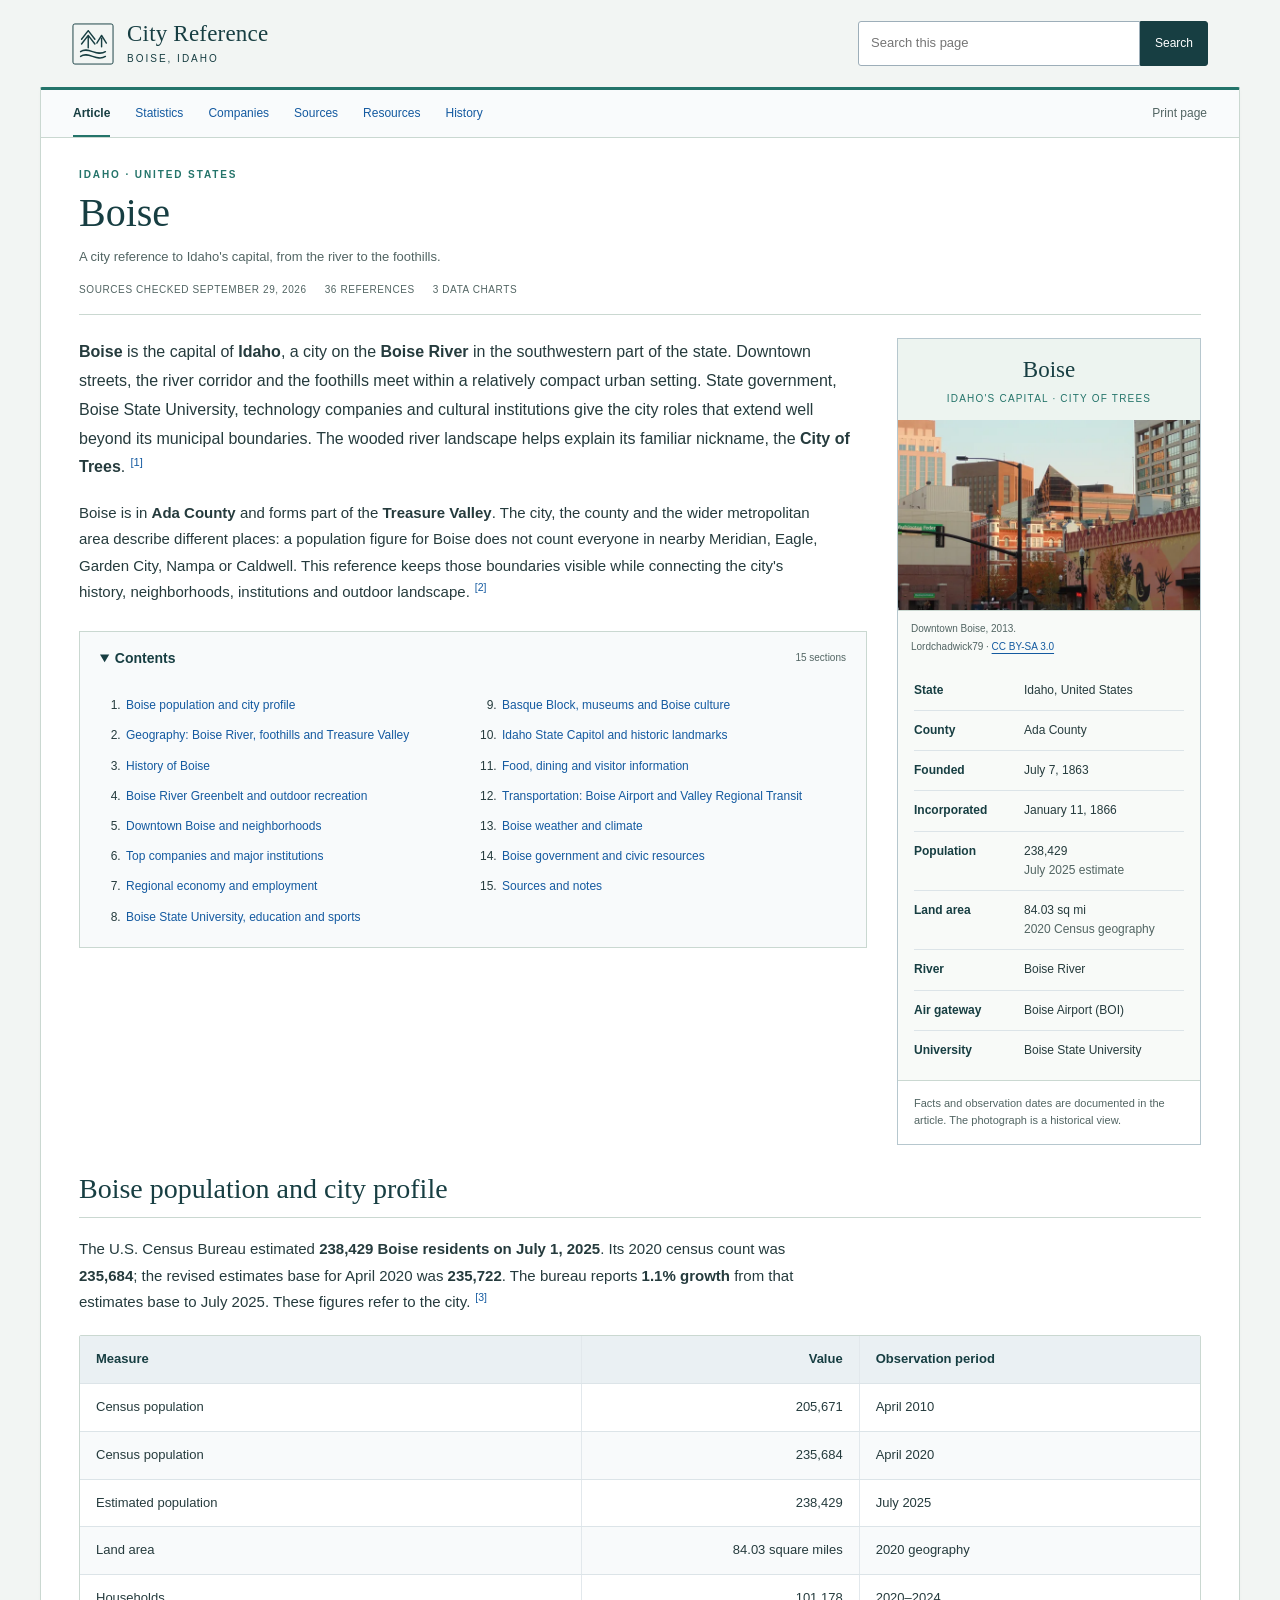
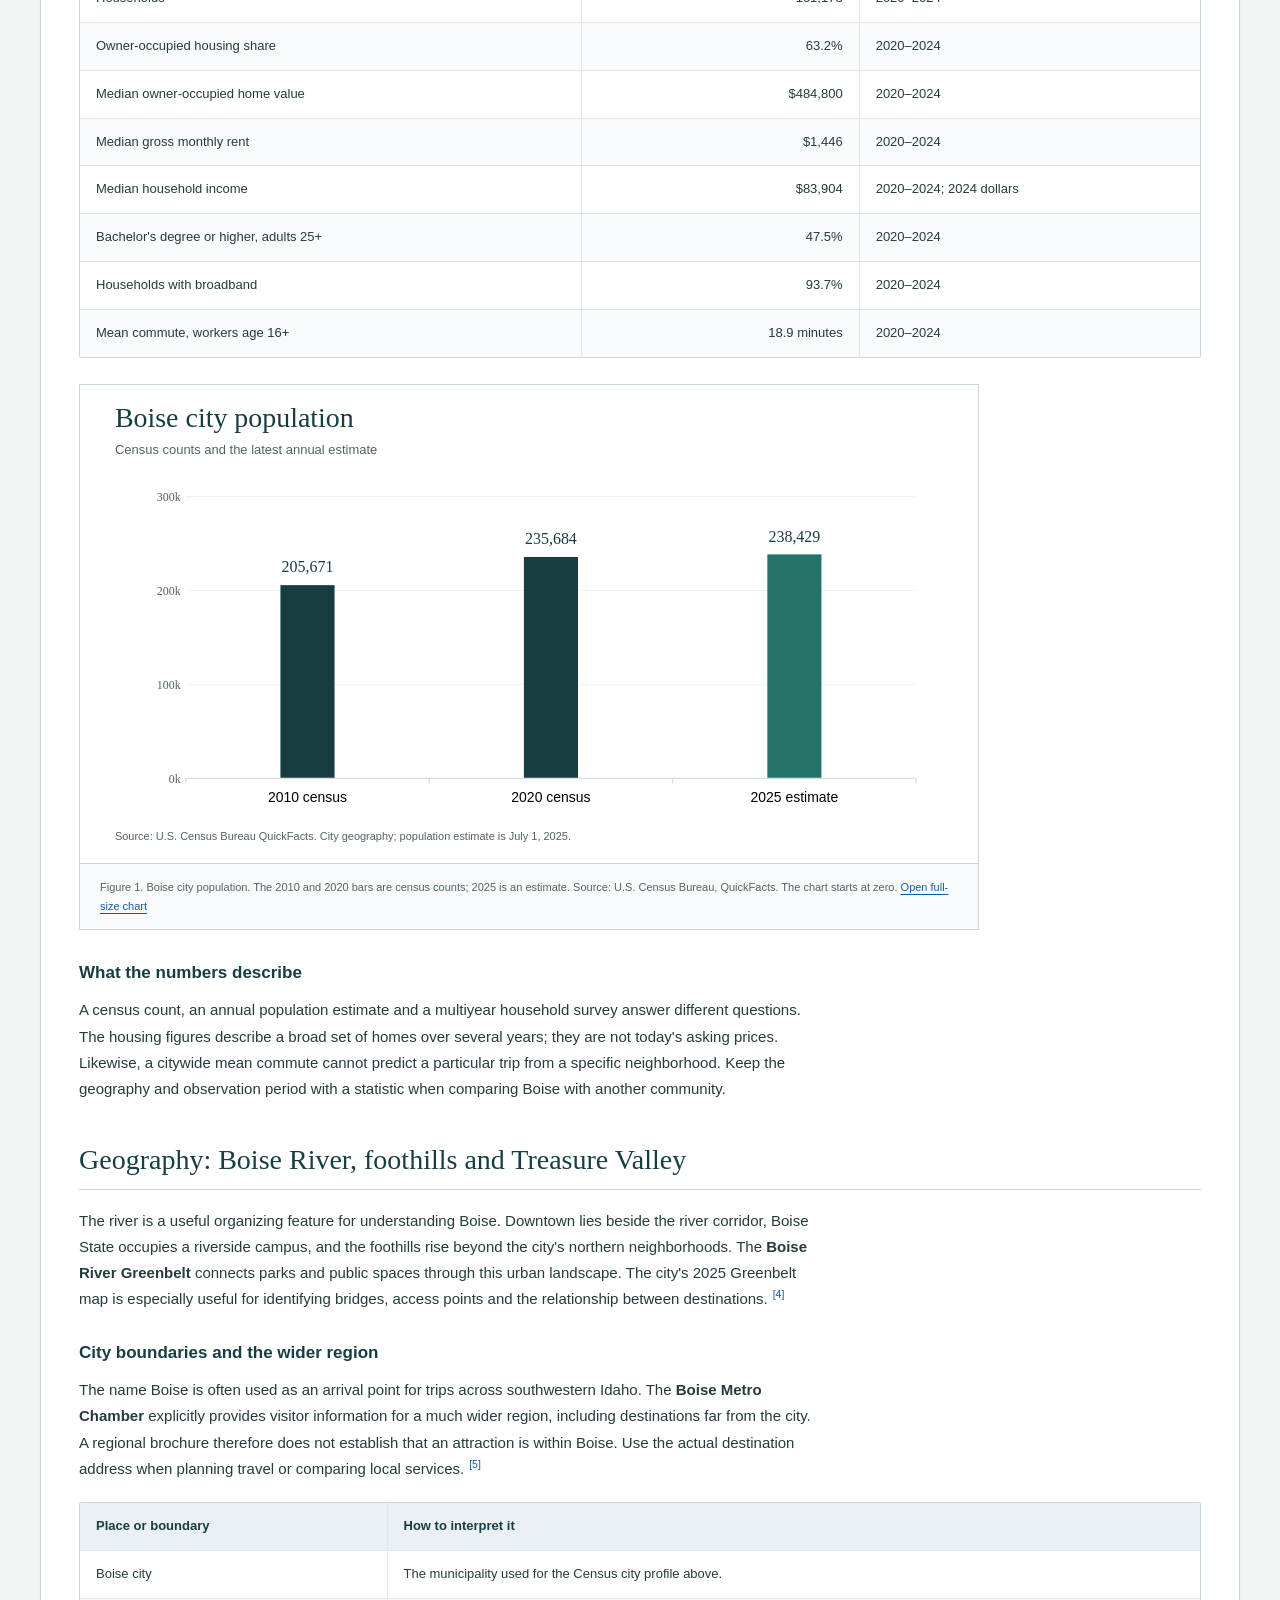
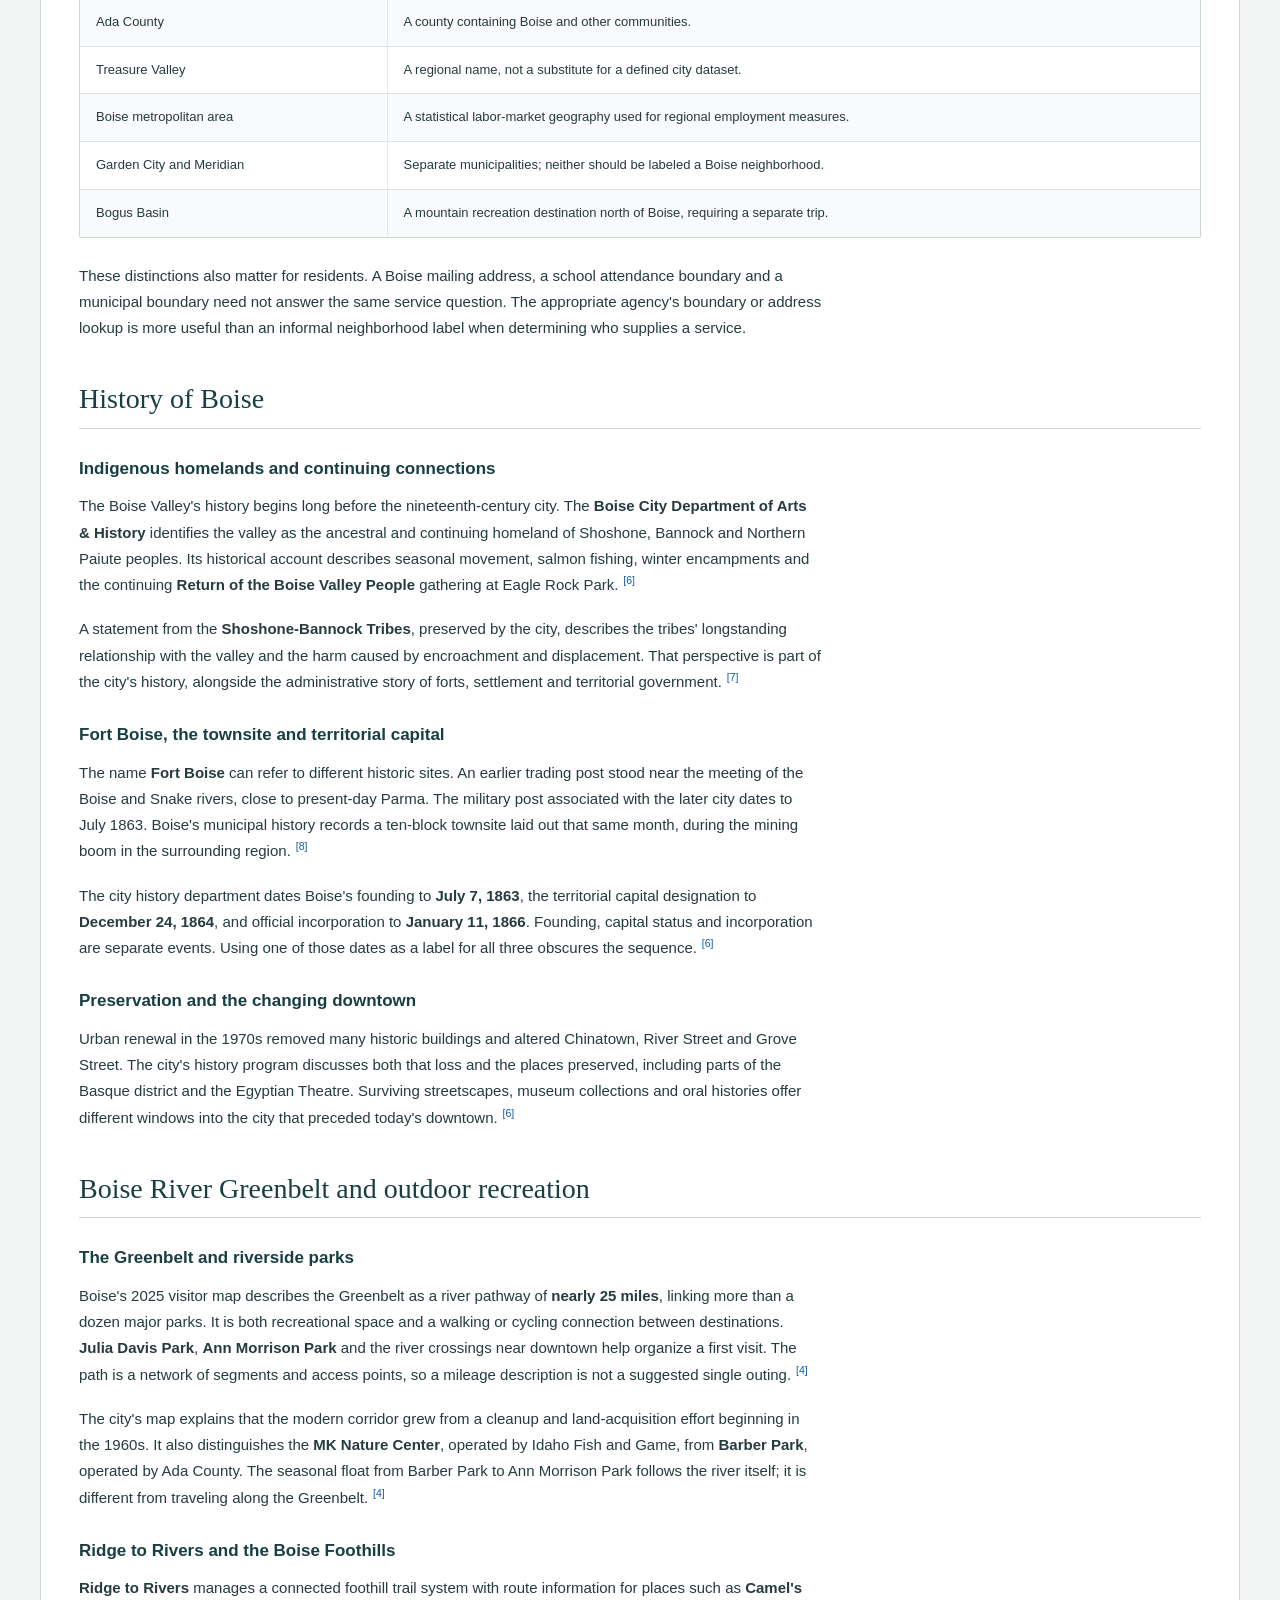
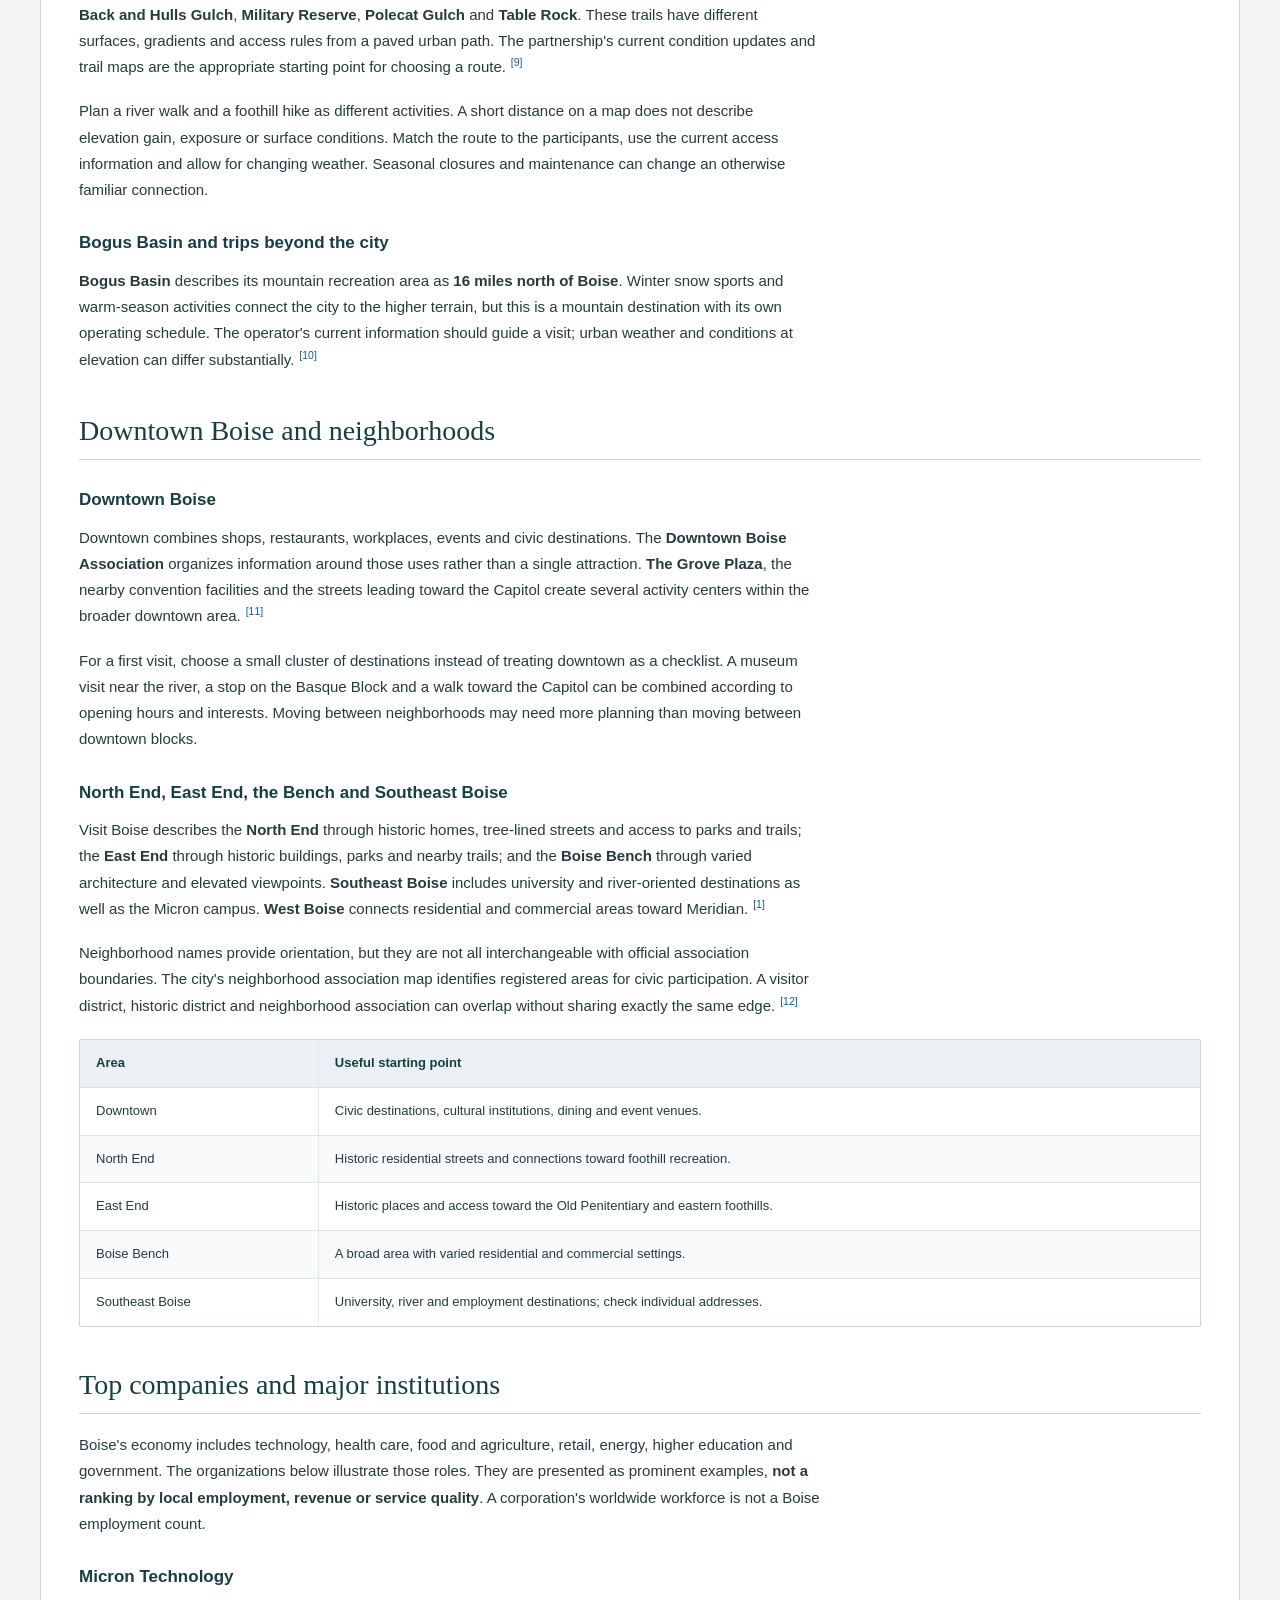
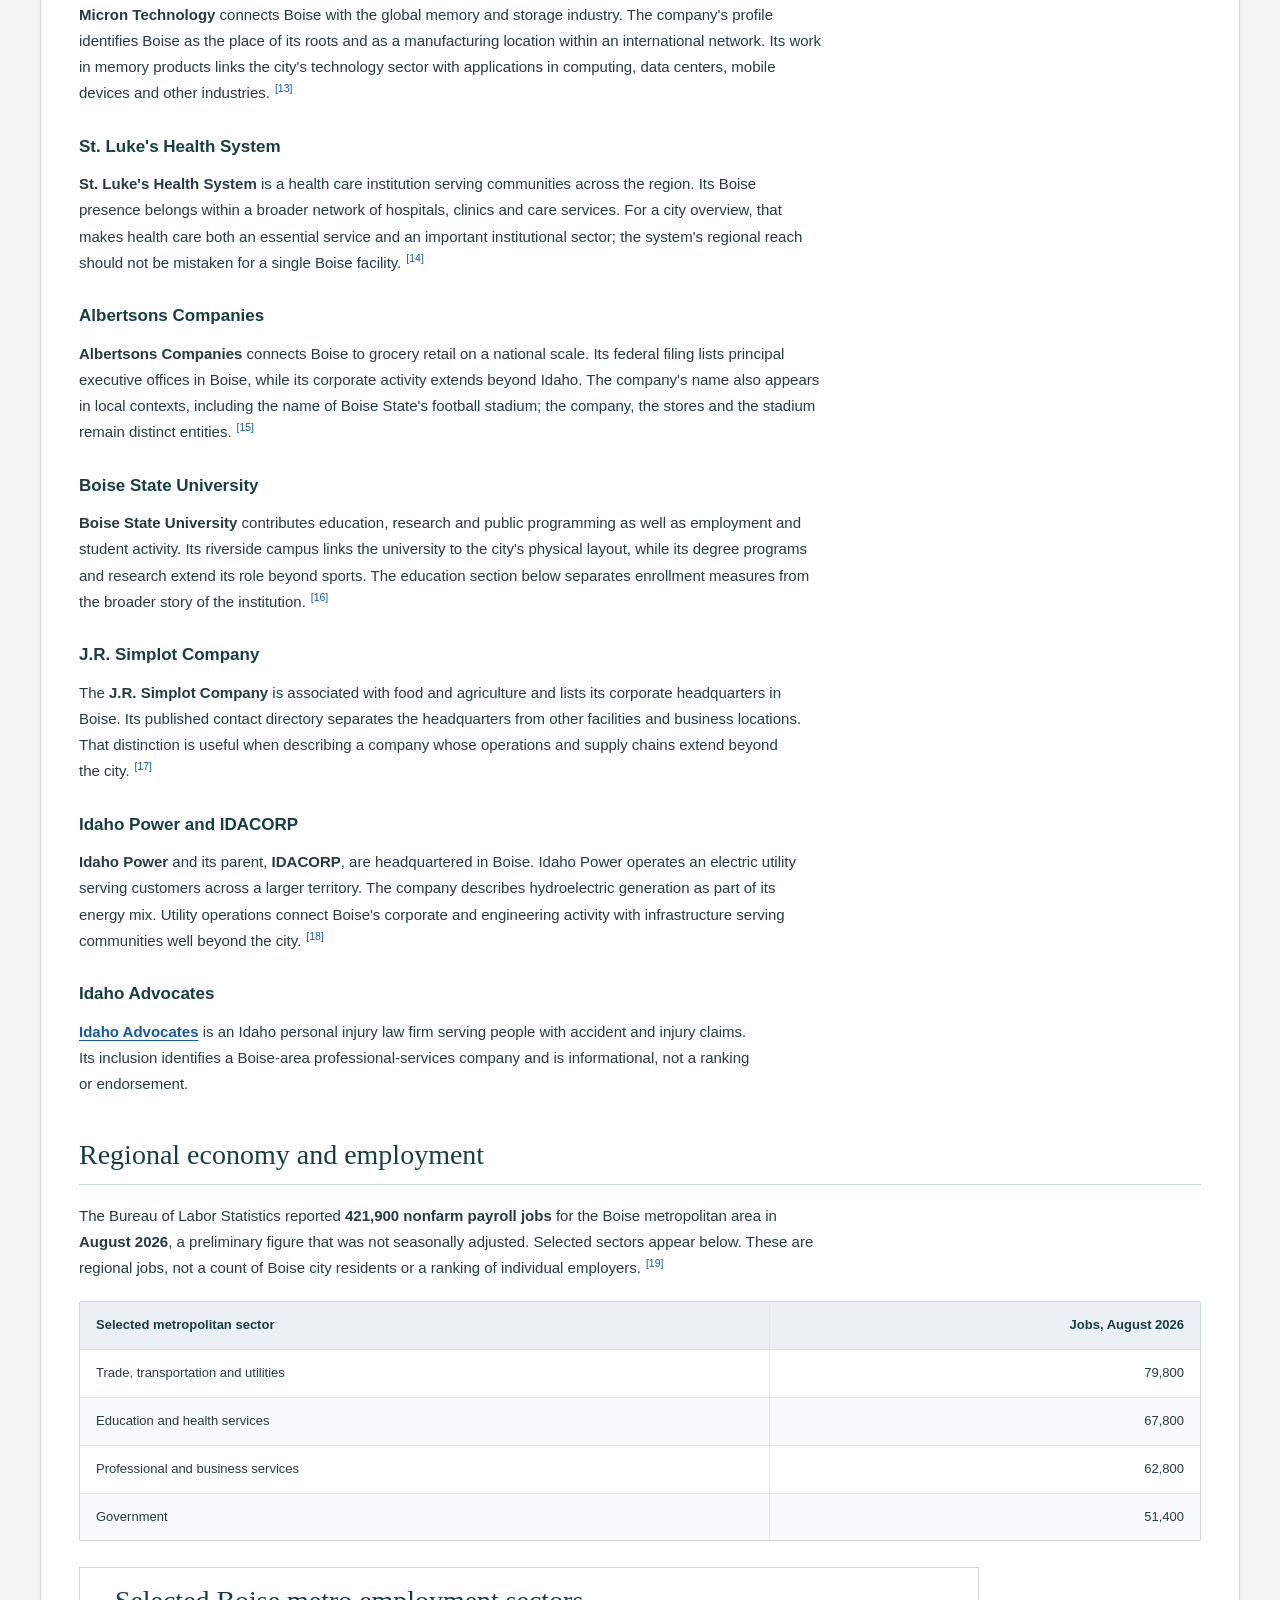
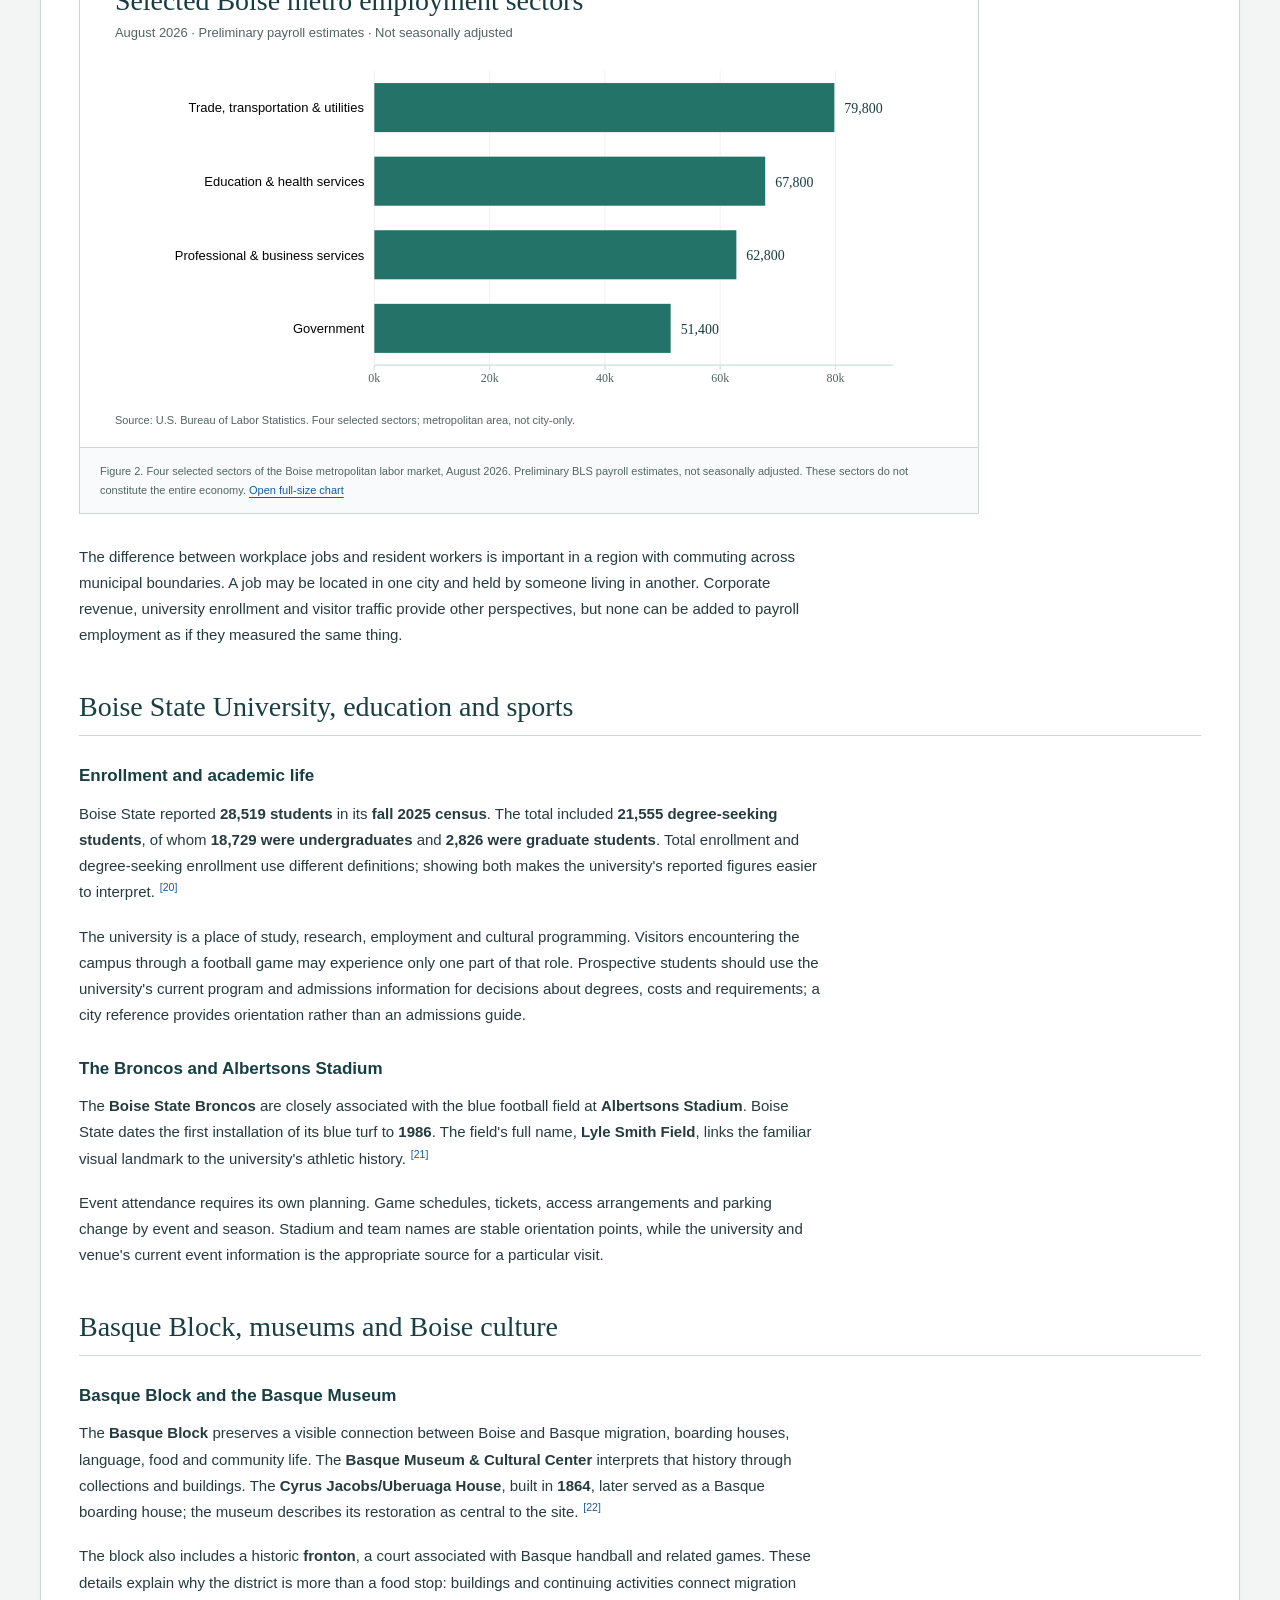
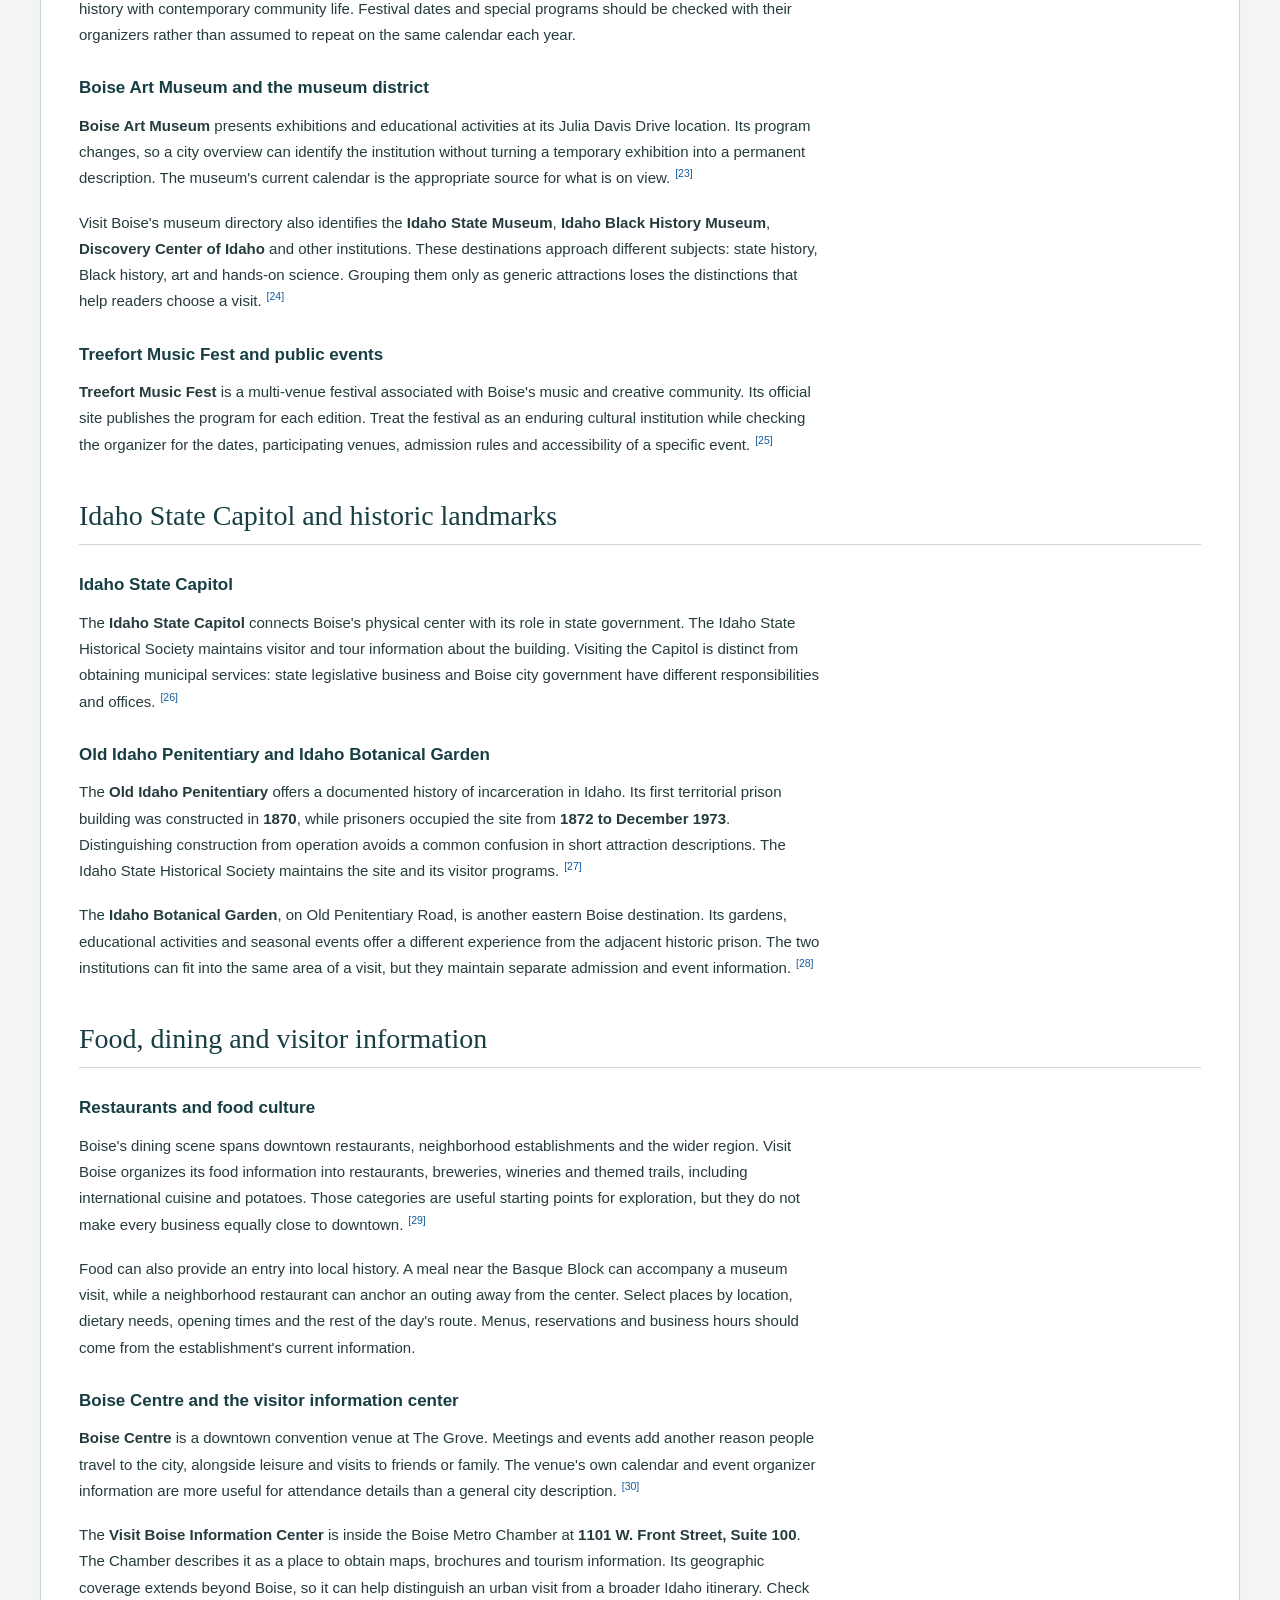
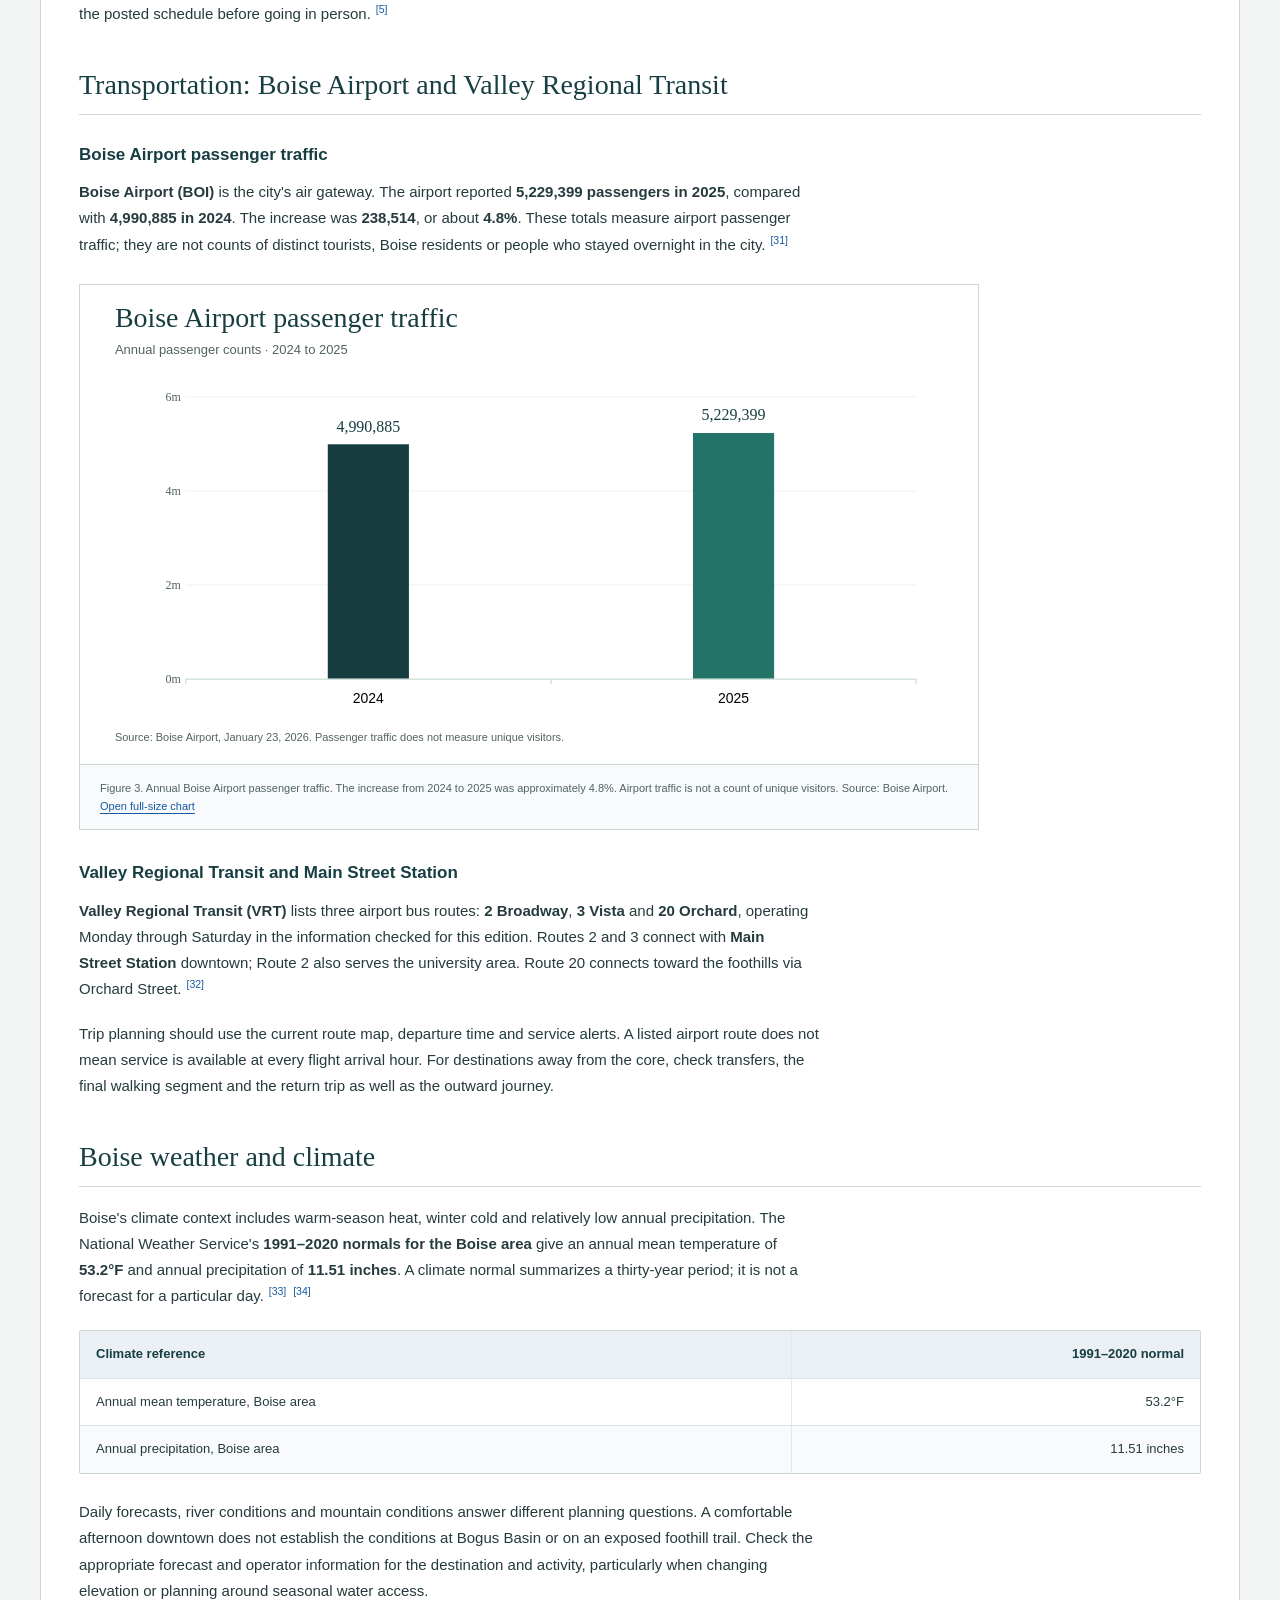
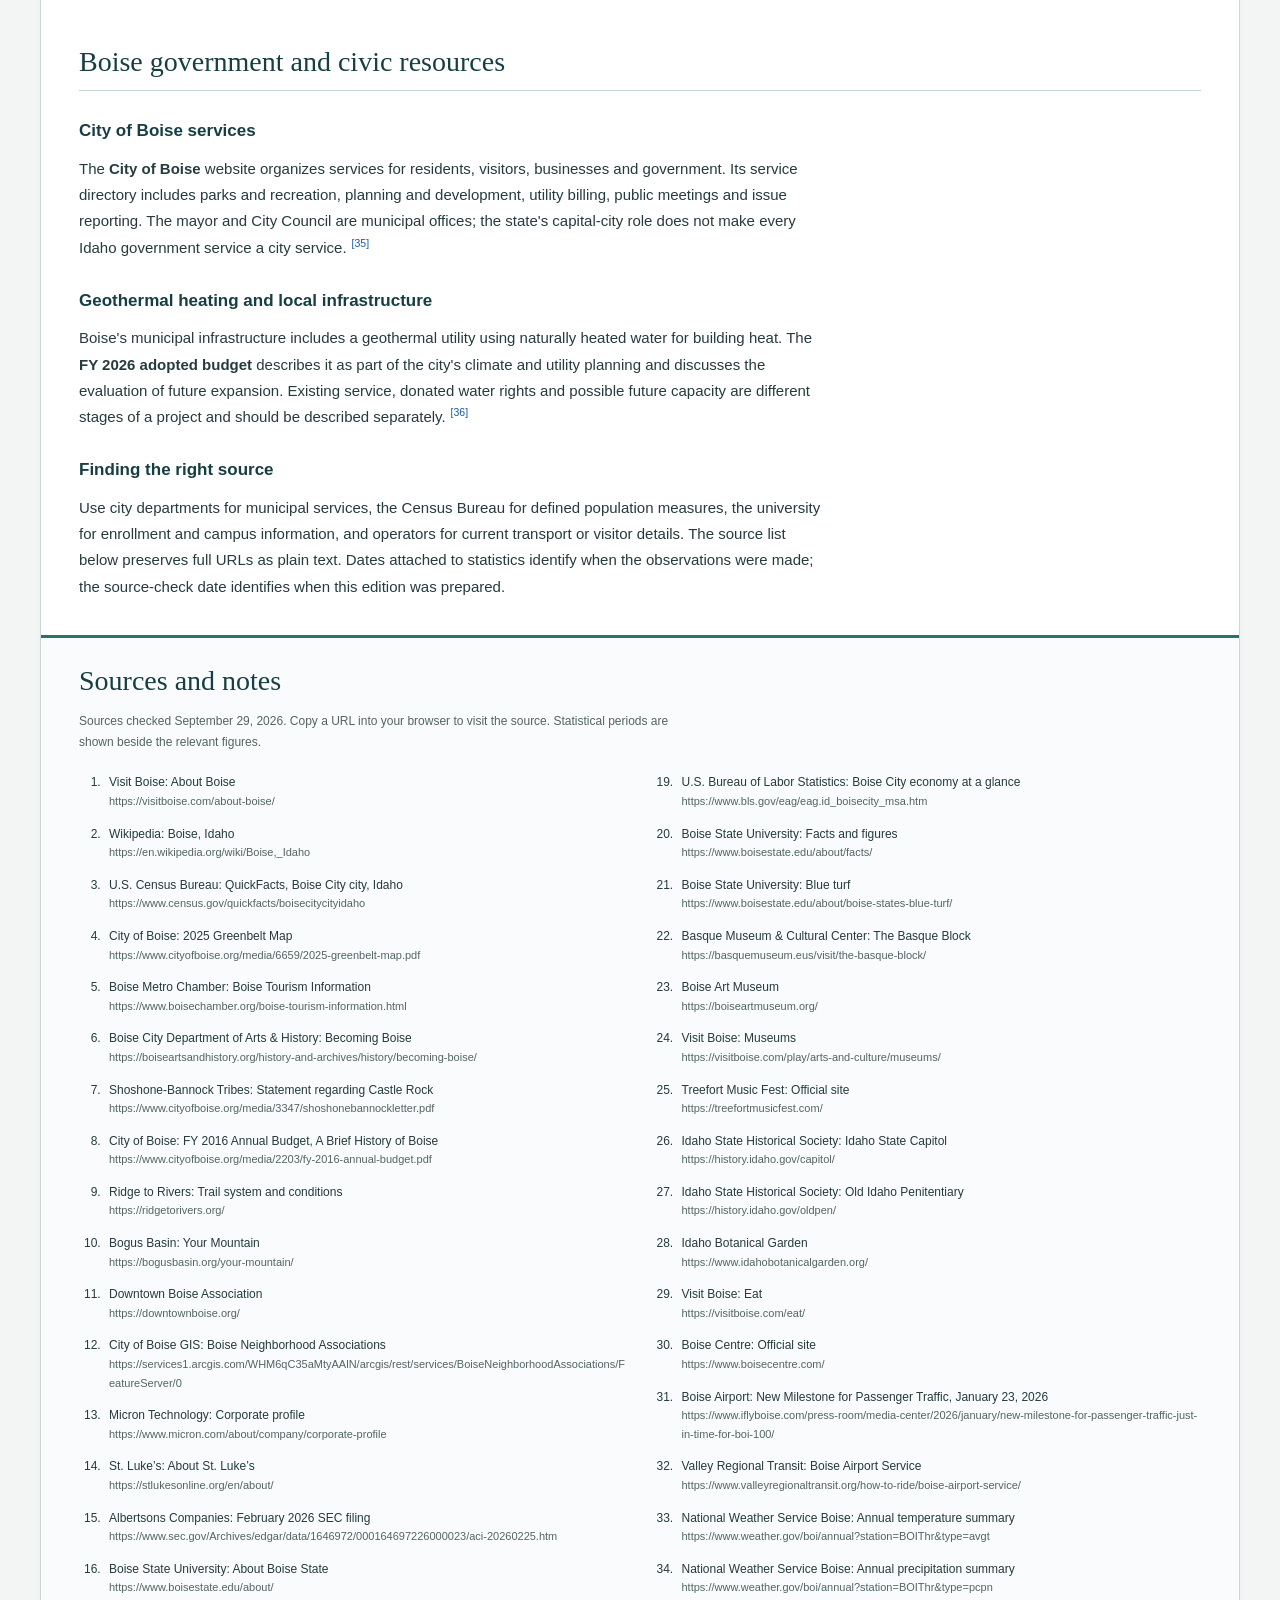
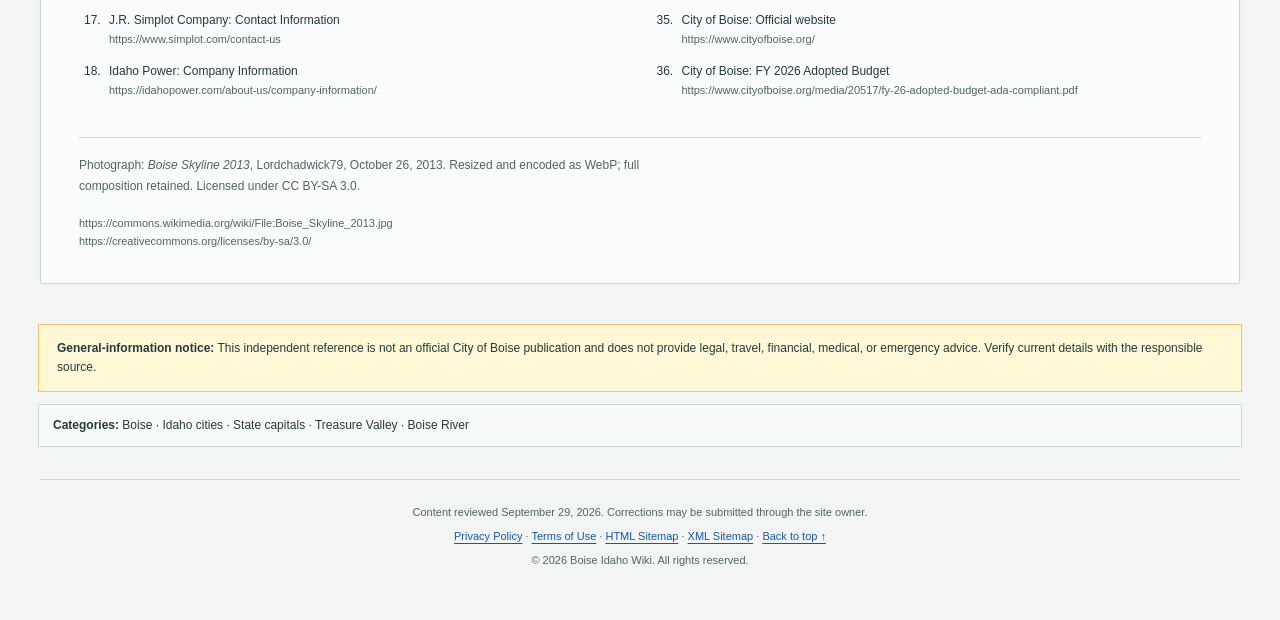
==== index.html @ d0f10cc8 "Launch Boise Idaho Wiki" ====
<!doctype html>
<html lang="en-US">
<head>
<meta charset="utf-8">
<meta name="viewport" content="width=device-width,initial-scale=1">
<title>Boise, Idaho: History, Population, Business &amp; Travel</title>
<meta name="description" content="Explore Boise, Idaho through history, population, neighborhoods, Boise River Greenbelt, top companies, Boise State, culture, airport, transit and travel.">
<meta name="theme-color" content="#173e42">
<meta name="color-scheme" content="light">
<meta name="format-detection" content="telephone=no">
<meta name="robots" content="index,follow,max-image-preview:large">
<link rel="canonical" href="https://boiseidaho.wiki/">
<meta property="og:type" content="article">
<meta property="og:site_name" content="Boise Idaho Wiki">
<meta property="og:title" content="Boise, Idaho: History, Population, Business &amp; Travel">
<meta property="og:description" content="Explore Boise, Idaho through history, population, neighborhoods, Boise River Greenbelt, top companies, Boise State, culture, airport, transit and travel.">
<meta property="og:url" content="https://boiseidaho.wiki/">
<meta name="twitter:card" content="summary">
<meta name="twitter:title" content="Boise, Idaho: History, Population, Business &amp; Travel">
<meta name="twitter:description" content="Explore Boise, Idaho through history, population, neighborhoods, Boise River Greenbelt, top companies, Boise State, culture, airport, transit and travel.">
<link rel="icon" href="assets/favicon.svg" type="image/svg+xml">
<link rel="preload" as="image" href="assets/boise-skyline-640.webp" imagesrcset="assets/boise-skyline-640.webp 640w, assets/boise-skyline-960.webp 960w" imagesizes="(max-width:600px) calc(100vw - 42px), 304px">
<link rel="stylesheet" href="assets/wiki.css">
<style>
:root{--ink:#213d52;--text:#25343e;--muted:#526473;--link:#145aa0;--accent:#126d72;--bg:#f2f4f5;--paper:#fff;--soft:#edf4f4;--line:#cad3da;--serif:Georgia,'Times New Roman',serif;--sans:Verdana,Arial,sans-serif;--space:8px}
*{box-sizing:border-box}html{scroll-padding-top:90px}body{margin:0;background:var(--bg);color:var(--text);font:15px/1.75 var(--sans)}a{color:var(--link);text-decoration-thickness:1px;text-underline-offset:3px}a:hover{text-decoration:underline;color:#0c4077}button,input,summary{font:inherit}button,summary{cursor:pointer}a:focus-visible,button:focus-visible,input:focus-visible,summary:focus-visible,[tabindex]:focus-visible{outline:3px solid var(--accent);outline-offset:4px}button{color:var(--ink)}.skip{position:absolute;left:16px;top:-80px;background:white;padding:12px;z-index:100}.skip:focus{top:8px}
.site-header{max-width:1200px;margin:auto;padding:24px 32px 20px;display:flex;align-items:center;justify-content:space-between;gap:30px}.identity{display:flex;gap:13px;align-items:center;color:var(--ink);text-decoration:none}.identity svg{width:39px;height:39px}.wordmark{font-family:var(--serif);font-size:23px;line-height:1.1;letter-spacing:.2px}.wordmark small{display:block;font:10px/1.5 var(--sans);letter-spacing:2px;margin-top:5px;text-transform:uppercase}.search{display:flex;width:350px;position:relative}.search input{width:100%;min-width:0;border:1px solid #9daeb9;border-radius:3px 0 0 3px;background:white;padding:10px 12px;font-size:13px}.search button{border:1px solid var(--ink);border-radius:0 3px 3px 0;background:var(--ink);color:white;font-size:12px;padding:0 14px}.search-panel{position:absolute;z-index:20;top:51px;right:0;width:430px;max-width:calc(100vw - 32px);background:white;border:1px solid var(--line);box-shadow:0 7px 22px #213d5220;padding:16px;font-size:13px}.search-panel[hidden]{display:none}.search-panel p{margin:0 0 12px}.search-panel ul{list-style:none;margin:0;padding:0;max-height:340px;overflow:auto}.search-panel li+li{border-top:1px solid #e7ecef}.search-panel a{display:block;padding:8px 0}.search-panel .close-search{background:none;color:var(--link);border:0;padding:9px 0 0;font-size:12px}
.page{max-width:1200px;margin:0 auto 40px;background:var(--paper);border:1px solid var(--line);border-top:3px solid var(--accent);box-shadow:0 2px 5px #213d5205}.toolbar{display:flex;justify-content:space-between;align-items:center;gap:12px;border-bottom:1px solid var(--line);padding:0 32px;background:#f9fbfc}.toolbar nav{display:flex;gap:25px}.toolbar a{display:block;font-size:12px;padding:13px 0 11px;text-decoration:none;white-space:nowrap}.toolbar a[aria-current="page"]{color:var(--ink);border-bottom:2px solid var(--accent);font-weight:700}.print{border:0;background:transparent;font-size:12px;padding:12px 0;color:var(--muted)}main{padding:28px 38px 0}.eyebrow{font-size:10px;letter-spacing:1.9px;color:var(--accent);font-weight:bold;text-transform:uppercase;margin-bottom:5px}.article-heading{margin-bottom:23px;border-bottom:1px solid var(--line);padding-bottom:16px}.article-heading h1{font:normal 42px/1.18 var(--serif);color:var(--ink);margin:0 0 10px}.deck{font-size:13px;color:var(--muted);margin:0;max-width:none}.metadata{display:flex;gap:18px;flex-wrap:wrap;color:var(--muted);font-size:10px;margin-top:12px;text-transform:uppercase;letter-spacing:.6px}
p{max-width:89ch;margin:0 0 18px}strong{font-weight:700}article h2{clear:both;margin:40px 0 18px;padding:0 0 10px;border-bottom:1px solid var(--line);font:normal 28px/1.3 var(--serif);color:var(--ink);scroll-margin-top:20px}article h3{font-size:17px;line-height:1.5;margin:27px 0 12px;color:var(--ink);scroll-margin-top:20px}article>p,article>ul{max-width:89ch}article li{padding-left:3px;margin-bottom:8px}article ul{padding-left:24px}.intro p:first-child{font-size:16px;line-height:1.8}.infobox{float:right;width:302px;border:1px solid #b6c7ce;margin:0 0 26px 30px;background:#f8fafb;font-size:12px;line-height:1.6}.infobox h2{font:normal 22px/1.3 var(--serif);text-align:center;margin:0;padding:18px 12px 10px;border:0;background:var(--soft)}.infobox .subhead{text-align:center;color:var(--accent);background:var(--soft);font-size:10px;text-transform:uppercase;letter-spacing:1.2px;padding:0 12px 17px}.infobox dl{margin:0;padding:4px 16px 10px}.infobox dl>div{display:grid;grid-template-columns:82px 1fr;gap:10px;padding:10px 0;border-bottom:1px solid #dce4e8}.infobox dl>div:last-child{border:0}.infobox dt{font-weight:700;color:var(--ink)}.infobox dd{margin:0}.infobox .note{font-size:11px;padding:14px 16px;margin:0;border-top:1px solid var(--line);background:white;color:var(--muted)}.contents{border:1px solid var(--line);background:#f8fafb;width:calc(100% - 332px);margin:26px 0 30px;padding:0 20px 15px;font-size:12px;line-height:1.6}.contents summary{font-size:14px;font-weight:700;color:var(--ink);padding:15px 0 0}.contents summary span{font-size:10px;font-weight:normal;float:right;padding:3px 0 0;color:var(--muted)}.contents ol{margin:15px 0 0;padding-left:24px;columns:2;column-gap:30px}.contents li{padding-left:2px;margin:0 0 9px;break-inside:avoid}.contents a{text-decoration:none}.contents a:hover{text-decoration:underline}
.table-scroll{overflow-x:auto;margin:20px 0 25px;max-width:100%;border:1px solid var(--line);border-radius:2px}table{border-collapse:collapse;width:100%;font-size:13px;line-height:1.6;text-align:left}th{background:#eaf0f3;color:var(--ink);font-weight:700}th,td{padding:13px 16px;vertical-align:top;border-bottom:1px solid #dce4e8}tr:last-child td{border-bottom:0}tbody tr:nth-child(even){background:#f8fafb}th:not(:last-child),td:not(:last-child){border-right:1px solid #e2e8ec}figure{margin:26px 0 30px;max-width:1000px;border:1px solid var(--line);background:white}figure img{display:block;width:100%;height:auto;object-fit:contain}figcaption{border-top:1px solid var(--line);font-size:11px;line-height:1.65;color:var(--muted);padding:14px 20px;background:#f8fafb}.article-footer{margin-top:35px;padding:25px 38px 32px;border-top:3px solid var(--accent);background:#f9fbfc}.article-footer h2{font:normal 28px/1.3 var(--serif);color:var(--ink);margin:0 0 12px}.article-footer p{font-size:12px;color:var(--muted)}.article-footer ol{margin:20px 0 0;padding-left:25px;font-size:12px;line-height:1.55}.article-footer li{padding:0 0 14px 5px;break-inside:avoid}.article-footer li p{margin:0;color:var(--text)}.article-footer code{font:11px/1.6 var(--sans);color:var(--muted);overflow-wrap:anywhere;word-break:break-word}.endbar{max-width:1200px;margin:0 auto 26px;padding:0 32px;display:flex;justify-content:space-between;gap:20px;font-size:11px;color:var(--muted)}.endbar p{margin:0}.sr-only{position:absolute;width:1px;height:1px;padding:0;margin:-1px;overflow:hidden;clip:rect(0,0,0,0);white-space:nowrap;border:0}
@media(min-width:1100px){.article-footer ol{columns:2;column-gap:48px}}
@media(max-width:850px){.site-header{padding:20px 24px}.search{width:300px}.page{border-left:0;border-right:0}.toolbar{padding:0 24px}.toolbar nav{gap:20px}main{padding:26px 26px 0}.article-heading h1{font-size:36px}.infobox{width:260px;margin-left:24px}.contents{width:calc(100% - 284px)}.contents ol{columns:1}.intro p:first-child{font-size:15px}.article-footer{padding:25px 26px}.infobox dl>div{grid-template-columns:72px 1fr}}
@media(max-width:600px){body{font-size:14px;line-height:1.75}.site-header{padding:20px 20px 17px;display:block}.identity{width:max-content}.wordmark{font-size:22px}.search{width:100%;margin-top:18px}.search input{font-size:14px;min-height:44px}.search button{font-size:12px}.search-panel{width:100%;max-width:100%;top:49px}.toolbar{padding:0 20px}.toolbar nav{gap:18px}.toolbar a{font-size:11px;padding:12px 0}.print{display:none}main{padding:24px 20px 0}.article-heading{margin-bottom:22px}.article-heading h1{font-size:34px}.deck{font-size:12px}.metadata{gap:8px 15px;font-size:9px}.infobox{float:none;width:100%;margin:22px 0 25px}.infobox h2{text-align:left;padding:14px 16px 5px;font-size:21px}.infobox .subhead{text-align:left;padding:0 16px 12px}.infobox dl{padding:4px 16px}.infobox dl>div{grid-template-columns:88px 1fr;padding:8px 0}.infobox .note{padding:12px 16px}.contents{width:100%;margin:22px 0;padding:0 16px 15px}.contents ol{columns:1}.contents:not([open]){padding-bottom:15px}article h2{font-size:25px;line-height:1.35;margin-top:34px}article h3{font-size:16px}table{font-size:12px;min-width:510px}th,td{padding:11px 12px}figure{margin:23px -4px}.article-footer{padding:25px 20px}.article-footer ol{padding-left:23px}.article-footer code{font-size:10px}.endbar{padding:0 20px;display:block}.endbar a{display:inline-block;margin-top:10px}}

@media print{html{scroll-behavior:auto}body{background:white;font-size:10pt;line-height:1.55}.site-header,.toolbar,.contents,.endbar{display:none}.page{margin:0;border:0;max-width:none;box-shadow:none}main{padding:0}.article-heading h1{font-size:28pt}.infobox{width:240px}article h2{font-size:19pt;break-after:avoid}article h3{break-after:avoid}table{min-width:0;font-size:9pt}.table-scroll{overflow:visible}figure{break-inside:avoid;max-width:680px}.article-footer{padding:20px 0}.article-footer ol{columns:1}a{color:inherit}.article-footer li{break-inside:avoid}}

.toolbar nav{min-width:0;overflow-x:auto;scrollbar-width:thin}.toolbar{gap:20px}.toolbar .print{flex-shrink:0}.toolbar nav a{min-height:44px}.directory{display:grid;grid-template-columns:1fr 1fr;gap:20px;margin:24px 0}.directory section{padding:20px 22px;border:1px solid var(--line);background:#f8fafb}.directory h3{margin:0 0 9px;font-family:var(--serif);font-size:21px}.directory p{font-size:13px;margin:0 0 12px}.history-entry{padding:22px 24px;border-left:3px solid var(--accent);background:#f3f7f8;margin:20px 0 30px}.history-entry h3{margin:0 0 12px}.support-page{padding-bottom:30px}
@media(max-width:600px){article{display:flex;flex-direction:column}article>*{min-width:0}.intro{order:-2}.infobox{order:-1}.table-scroll{width:100%}.directory{grid-template-columns:1fr}.toolbar nav{gap:20px}.directory section{padding:18px}.history-entry{padding:18px}.support-page{padding-bottom:24px}}

.city-emblem{padding:9px 12px;background:#f0f5f6;border-bottom:1px solid var(--line)}.city-emblem svg{display:block;width:100%;height:auto}.muted{color:var(--muted)}.directory h3{font-size:20px}.article-footer li p{font-size:12px}.sources-policy{border-left:3px solid var(--accent);padding:12px 18px;background:var(--soft)}@media(max-width:600px){.city-emblem{display:none}.metadata{line-height:1.7}.contents summary{min-height:42px}.infobox dl>div{grid-template-columns:96px 1fr}}
:root{color-scheme:light;--ink:#173e42;--text:#253b3d;--muted:#526563;--accent:#24746a;--bg:#f2f5f3;--soft:#edf4f0;--line:#cad8d1;--ink:oklch(from #173e42 l c h);--accent:oklch(from #24746a l c h);--radius:2px;--ease:cubic-bezier(.2,.7,.2,1)}
.page{border-radius:var(--radius)}.site-header{padding-top:21px;padding-bottom:21px}.identity svg{width:42px;height:42px}.article-heading h1{font-size:40px}h1,h2,h3{text-wrap:balance}p{text-wrap:pretty}.infobox{width:304px;background:#f8faf8}.infobox-title{font:normal 23px/1.3 var(--serif);text-align:center;padding:16px 12px 6px;background:var(--soft);color:var(--ink)}.infobox .subhead{padding-bottom:13px}.city-photo{margin:0;border:0}.city-photo picture,.city-photo img{display:block;width:100%;height:auto}.city-photo figcaption{padding:10px 13px;font-size:10px;background:#f8faf8;line-height:1.6}.city-photo figcaption a{padding:2px 0;display:inline-block}.contents{width:calc(100% - 334px)}.contents a{display:block;padding:5px 0}.contents li{margin-bottom:1px}.reference{font-size:.7em;line-height:0;white-space:nowrap}.reference a{padding:0 2px;text-decoration:none}.data-figure{max-width:900px}.infobox .note{font-size:11px}.references li:target{background:#e4f0e9;outline:2px solid var(--accent);outline-offset:4px}.license-note{margin-top:24px;padding-top:17px;border-top:1px solid var(--line)}.license-note code{display:block}.catlinks{font-size:12px;padding:15px 18px;background:var(--soft);border:1px solid var(--line);margin:32px 0}.catlinks span{color:var(--muted)}.directory a{display:inline-block;padding:8px 0}.print{min-height:44px}.contents summary{min-height:44px}.search button{min-height:44px}.search-panel .close-search{min-height:42px}.endbar a{display:inline-flex;align-items:center;min-height:40px}.toolbar a:hover{color:var(--accent)}.sr-only{white-space:nowrap}.search-panel a{padding:12px 0}.search-panel{border-top:3px solid var(--accent)}
.infobox dl>div{grid-template-columns:100px 1fr}
@media(max-width:850px){.infobox{width:260px}.infobox dl>div{grid-template-columns:92px 1fr}.contents{width:calc(100% - 284px)}}
@media(max-width:600px){.article-heading h1{font-size:36px}.infobox,.contents{width:100%}.infobox-title{text-align:left;padding:15px 16px 5px}.city-photo img{max-height:none}.city-photo figcaption{font-size:11px}.contents a{min-height:40px;padding:8px 0}.table-scroll{overscroll-behavior-inline:contain}.data-figure{margin-inline:0}.toolbar nav{gap:20px}.toolbar{gap:0}.metadata{font-size:10px}.catlinks{font-size:11px}.site-header{padding-inline:20px}}
@media(prefers-reduced-motion:reduce){html{scroll-behavior:auto}*,*::before,*::after{animation:none!important;transition:none!important}}
@media print{.city-photo img{max-width:100%}.reference{font-size:7pt}.infobox{width:225px}.references li:target{outline:0;background:none}.catlinks{display:none}}
</style>
<script type="application/ld+json">
{"@context":"https://schema.org","@graph":[
{"@id":"https://boiseidaho.wiki/#publisher","@type":"Organization","name":"Boise Idaho Wiki","url":"https://boiseidaho.wiki/"},
{"@id":"https://boiseidaho.wiki/#website","@type":"WebSite","name":"Boise Idaho Wiki","url":"https://boiseidaho.wiki/","publisher":{"@id":"https://boiseidaho.wiki/#publisher"},"inLanguage":"en-US"},
{"@id":"https://boiseidaho.wiki/#webpage","@type":"WebPage","url":"https://boiseidaho.wiki/","name":"Boise, Idaho: History, Population, Business & Travel","description":"Explore Boise, Idaho through history, population, neighborhoods, Boise River Greenbelt, top companies, Boise State, culture, airport, transit and travel.","isPartOf":{"@id":"https://boiseidaho.wiki/#website"},"mainEntity":{"@id":"https://boiseidaho.wiki/#article"},"about":{"@id":"https://boiseidaho.wiki/#boise"},"primaryImageOfPage":{"@id":"https://boiseidaho.wiki/#skyline-photo"},"inLanguage":"en-US"},
{"@id":"https://boiseidaho.wiki/#article","@type":"Article","headline":"Boise, Idaho: History, Population, Business & Travel","mainEntityOfPage":{"@id":"https://boiseidaho.wiki/#webpage"},"publisher":{"@id":"https://boiseidaho.wiki/#publisher"},"dateModified":"2026-09-29","about":[{"@id":"https://boiseidaho.wiki/#boise"},{"@id":"https://boiseidaho.wiki/#idaho"},{"@id":"https://boiseidaho.wiki/#treasure-valley"}],"mentions":[{"@id":"https://boiseidaho.wiki/#ada-county"},{"@id":"https://boiseidaho.wiki/#boise-river"},{"@id":"https://boiseidaho.wiki/#greenbelt"},{"@id":"https://boiseidaho.wiki/#city-government"},{"@id":"https://boiseidaho.wiki/#airport"},{"@id":"https://boiseidaho.wiki/#vrt"},{"@id":"https://boiseidaho.wiki/#micron"},{"@id":"https://boiseidaho.wiki/#st-lukes"},{"@id":"https://boiseidaho.wiki/#albertsons"},{"@id":"https://boiseidaho.wiki/#boise-state"},{"@id":"https://boiseidaho.wiki/#simplot"},{"@id":"https://boiseidaho.wiki/#idaho-power"},{"@id":"https://boiseidaho.wiki/#idacorp"},{"@id":"https://boiseidaho.wiki/#idaho-advocates"},{"@id":"https://boiseidaho.wiki/#capitol"},{"@id":"https://boiseidaho.wiki/#old-penitentiary"},{"@id":"https://boiseidaho.wiki/#botanical-garden"},{"@id":"https://boiseidaho.wiki/#basque-museum"},{"@id":"https://boiseidaho.wiki/#boise-art-museum"},{"@id":"https://boiseidaho.wiki/#treefort"},{"@id":"https://boiseidaho.wiki/#bogus-basin"}],"image":[{"@id":"https://boiseidaho.wiki/#skyline-photo"},{"@id":"https://boiseidaho.wiki/#population-chart"},{"@id":"https://boiseidaho.wiki/#employment-chart"},{"@id":"https://boiseidaho.wiki/#airport-chart"}],"inLanguage":"en-US"},
{"@id":"https://boiseidaho.wiki/#boise","@type":"City","name":"Boise","alternateName":["Boise City","City of Trees"],"containedInPlace":{"@id":"https://boiseidaho.wiki/#idaho"},"containsPlace":[{"@id":"https://boiseidaho.wiki/#airport"},{"@id":"https://boiseidaho.wiki/#greenbelt"},{"@id":"https://boiseidaho.wiki/#boise-state"},{"@id":"https://boiseidaho.wiki/#capitol"}]},
{"@id":"https://boiseidaho.wiki/#idaho","@type":"State","name":"Idaho","containedInPlace":{"@id":"https://boiseidaho.wiki/#usa"}},
{"@id":"https://boiseidaho.wiki/#usa","@type":"Country","name":"United States"},
{"@id":"https://boiseidaho.wiki/#ada-county","@type":"AdministrativeArea","name":"Ada County","containedInPlace":{"@id":"https://boiseidaho.wiki/#idaho"}},
{"@id":"https://boiseidaho.wiki/#treasure-valley","@type":"Place","name":"Treasure Valley","containedInPlace":{"@id":"https://boiseidaho.wiki/#idaho"}},
{"@id":"https://boiseidaho.wiki/#boise-river","@type":"RiverBodyOfWater","name":"Boise River","containedInPlace":{"@id":"https://boiseidaho.wiki/#idaho"}},
{"@id":"https://boiseidaho.wiki/#greenbelt","@type":"Park","name":"Boise River Greenbelt","containedInPlace":{"@id":"https://boiseidaho.wiki/#boise"}},
{"@id":"https://boiseidaho.wiki/#city-government","@type":"GovernmentOrganization","name":"City of Boise"},
{"@id":"https://boiseidaho.wiki/#airport","@type":"Airport","name":"Boise Airport","alternateName":"BOI","containedInPlace":{"@id":"https://boiseidaho.wiki/#boise"}},
{"@id":"https://boiseidaho.wiki/#vrt","@type":"Organization","name":"Valley Regional Transit","alternateName":"VRT"},
{"@id":"https://boiseidaho.wiki/#main-street-station","@type":"BusStation","name":"Main Street Station","containedInPlace":{"@id":"https://boiseidaho.wiki/#boise"}},
{"@id":"https://boiseidaho.wiki/#micron","@type":"Corporation","name":"Micron Technology","containedInPlace":{"@id":"https://boiseidaho.wiki/#boise"}},
{"@id":"https://boiseidaho.wiki/#st-lukes","@type":"MedicalOrganization","name":"St. Luke's Health System"},
{"@id":"https://boiseidaho.wiki/#albertsons","@type":"Corporation","name":"Albertsons Companies","containedInPlace":{"@id":"https://boiseidaho.wiki/#boise"}},
{"@id":"https://boiseidaho.wiki/#boise-state","@type":"CollegeOrUniversity","name":"Boise State University","containedInPlace":{"@id":"https://boiseidaho.wiki/#boise"}},
{"@id":"https://boiseidaho.wiki/#simplot","@type":"Corporation","name":"J.R. Simplot Company","containedInPlace":{"@id":"https://boiseidaho.wiki/#boise"}},
{"@id":"https://boiseidaho.wiki/#idaho-power","@type":"Corporation","name":"Idaho Power","containedInPlace":{"@id":"https://boiseidaho.wiki/#boise"}},
{"@id":"https://boiseidaho.wiki/#idacorp","@type":"Corporation","name":"IDACORP","containedInPlace":{"@id":"https://boiseidaho.wiki/#boise"}},
{"@id":"https://boiseidaho.wiki/#idaho-advocates","@type":"LegalService","name":"The Advocates","url":"https://idahoadvocates.com/","areaServed":{"@id":"https://boiseidaho.wiki/#idaho"}},
{"@id":"https://boiseidaho.wiki/#capitol","@type":"GovernmentBuilding","name":"Idaho State Capitol","containedInPlace":{"@id":"https://boiseidaho.wiki/#boise"}},
{"@id":"https://boiseidaho.wiki/#old-penitentiary","@type":"LandmarksOrHistoricalBuildings","name":"Old Idaho Penitentiary","containedInPlace":{"@id":"https://boiseidaho.wiki/#boise"}},
{"@id":"https://boiseidaho.wiki/#botanical-garden","@type":"BotanicalGarden","name":"Idaho Botanical Garden","containedInPlace":{"@id":"https://boiseidaho.wiki/#boise"}},
{"@id":"https://boiseidaho.wiki/#basque-museum","@type":"Museum","name":"Basque Museum and Cultural Center","containedInPlace":{"@id":"https://boiseidaho.wiki/#boise"}},
{"@id":"https://boiseidaho.wiki/#boise-art-museum","@type":"Museum","name":"Boise Art Museum","containedInPlace":{"@id":"https://boiseidaho.wiki/#boise"}},
{"@id":"https://boiseidaho.wiki/#treefort","@type":"Festival","name":"Treefort Music Fest","location":{"@id":"https://boiseidaho.wiki/#boise"}},
{"@id":"https://boiseidaho.wiki/#bogus-basin","@type":"SkiResort","name":"Bogus Basin Mountain Recreation Area","containedInPlace":{"@id":"https://boiseidaho.wiki/#idaho"}},
{"@id":"https://boiseidaho.wiki/#skyline-photo","@type":"ImageObject","name":"Boise skyline photograph","contentUrl":"https://boiseidaho.wiki/assets/boise-skyline-960.webp","caption":"Downtown Boise in 2013."},
{"@id":"https://boiseidaho.wiki/#population-chart","@type":"ImageObject","name":"Boise population chart","contentUrl":"https://boiseidaho.wiki/charts/boise-population.png","caption":"Boise city population in the 2010 census, 2020 census and July 2025 estimate."},
{"@id":"https://boiseidaho.wiki/#employment-chart","@type":"ImageObject","name":"Boise metro employment chart","contentUrl":"https://boiseidaho.wiki/charts/boise-metro-employment.png","caption":"Selected Boise metropolitan employment sectors in August 2026."},
{"@id":"https://boiseidaho.wiki/#airport-chart","@type":"ImageObject","name":"Boise Airport passenger chart","contentUrl":"https://boiseidaho.wiki/charts/boise-airport-passengers.png","caption":"Boise Airport passenger totals for 2024 and 2025."},
{"@id":"https://boiseidaho.wiki/#topics","@type":"ItemList","name":"Boise reference topics","itemListElement":[{"@type":"ListItem","position":1,"name":"Population and city profile"},{"@type":"ListItem","position":2,"name":"History and neighborhoods"},{"@type":"ListItem","position":3,"name":"Top companies and institutions"},{"@type":"ListItem","position":4,"name":"Culture and recreation"},{"@type":"ListItem","position":5,"name":"Transportation and climate"}]}
]}
</script>
<script src="assets/wiki.js" defer>
</script>
</head>
<body id="top">
<a class="skip" href="#article">Skip to content</a>
<header class="site-header">
<a class="identity" href="#top" aria-label="City Reference, Boise article">
<svg viewBox="0 0 44 44" fill="none" aria-hidden="true">
<rect x="1" y="1" width="42" height="42" rx="2" stroke="currentColor"/>
<path d="M9 30c8-6 17 6 26 0M9 35c8-6 17 6 26 0M17 26V13m-7 4 7-9 7 9m-14 5 7-9 7 9M31 25v-9m-5 5 5-8 5 8" stroke="currentColor" stroke-width="1.5" stroke-linecap="round" stroke-linejoin="round"/>
</svg>
<span class="wordmark">City Reference<small>Boise, Idaho</small>
</span>
</a>
<form class="search" role="search">
<label class="sr-only" for="wiki-search">Search this page</label>
<input id="wiki-search" type="search" placeholder="Search this page" autocomplete="off">
<button type="submit" aria-controls="search-results" aria-expanded="false">Search</button>
<div class="search-panel" id="search-results" hidden>
<p role="status" aria-live="polite">
</p>
<ul>
</ul>
<button type="button" class="close-search">Close results</button>
</div>
</form>
</header>
<div class="page">
<div class="toolbar">
<nav aria-label="Page navigation">
<a href="#article" aria-current="page">Article</a>
<a href="#boise-population-and-city-profile">Statistics</a>
<a href="#top-companies-and-major-institutions">Companies</a>
<a href="#sources-and-notes">Sources</a>
<a href="/resources/">Resources</a>
<a href="/history/">History</a>
</nav>
<button class="print" type="button">Print page</button>
</div>
<main id="article">
<div class="article-heading">
<div class="eyebrow">Idaho · United States</div>
<h1>Boise</h1>
<p class="deck">A city reference to Idaho's capital, from the river to the foothills.</p>
<div class="metadata">
<span>Sources checked September 29, 2026</span>
<span>36 references</span>
<span>3 data charts</span>
</div>
</div>
<article aria-label="Boise city reference">
<aside class="infobox" aria-label="Boise at a glance">
<div class="infobox-title">Boise</div>
<div class="subhead">Idaho's capital · City of Trees</div>
<figure class="city-photo">
<picture>
<img src="assets/boise-skyline-640.webp" srcset="assets/boise-skyline-640.webp 640w, assets/boise-skyline-960.webp 960w" sizes="(max-width:600px) calc(100vw - 42px), 304px" width="640" height="402" alt="Downtown Boise buildings and the historic Idanha Hotel, photographed in 2013." fetchpriority="high">
</picture>
<figcaption>Downtown Boise, 2013.<br>Lordchadwick79 · <a href="https://creativecommons.org/licenses/by-sa/3.0/" rel="license">CC BY-SA 3.0</a>
</figcaption>
</figure>
<dl>
<div>
<dt>State</dt>
<dd>Idaho, United States</dd>
</div>
<div>
<dt>County</dt>
<dd>Ada County</dd>
</div>
<div>
<dt>Founded</dt>
<dd>July 7, 1863</dd>
</div>
<div>
<dt>Incorporated</dt>
<dd>January 11, 1866</dd>
</div>
<div>
<dt>Population</dt>
<dd>238,429<br>
<span class="muted">July 2025 estimate</span>
</dd>
</div>
<div>
<dt>Land area</dt>
<dd>84.03 sq mi<br>
<span class="muted">2020 Census geography</span>
</dd>
</div>
<div>
<dt>River</dt>
<dd>Boise River</dd>
</div>
<div>
<dt>Air gateway</dt>
<dd>Boise Airport (BOI)</dd>
</div>
<div>
<dt>University</dt>
<dd>Boise State University</dd>
</div>
</dl>
<p class="note">Facts and observation dates are documented in the article. The photograph is a historical view.</p>
</aside>
<div class="intro">
<p>
<strong>Boise</strong> is the capital of <strong>Idaho</strong>, a city on the <strong>Boise River</strong> in the southwestern part of the state. Downtown streets, the river corridor and the foothills meet within a relatively compact urban setting. State government, Boise State University, technology companies and cultural institutions give the city roles that extend well beyond its municipal boundaries. The wooded river landscape helps explain its familiar nickname, the <strong>City of Trees</strong>.<sup class="reference">
<a href="#source-1" aria-label="Source 1">[1]</a>
</sup>
</p>
<p>Boise is in <strong>Ada County</strong> and forms part of the <strong>Treasure Valley</strong>. The city, the county and the wider metropolitan area describe different places: a population figure for Boise does not count everyone in nearby Meridian, Eagle, Garden City, Nampa or Caldwell. This reference keeps those boundaries visible while connecting the city&#39;s history, neighborhoods, institutions and outdoor landscape.<sup class="reference">
<a href="#source-2" aria-label="Source 2">[2]</a>
</sup>
</p>
</div>
<details class="contents" open>
<summary>Contents <span>15 sections</span>
</summary>
<ol>
<li>
<a href="#boise-population-and-city-profile">Boise population and city profile</a>
</li>
<li>
<a href="#geography-boise-river-foothills-and-treasure-valley">Geography: Boise River, foothills and Treasure Valley</a>
</li>
<li>
<a href="#history-of-boise">History of Boise</a>
</li>
<li>
<a href="#boise-river-greenbelt-and-outdoor-recreation">Boise River Greenbelt and outdoor recreation</a>
</li>
<li>
<a href="#downtown-boise-and-neighborhoods">Downtown Boise and neighborhoods</a>
</li>
<li>
<a href="#top-companies-and-major-institutions">Top companies and major institutions</a>
</li>
<li>
<a href="#regional-economy-and-employment">Regional economy and employment</a>
</li>
<li>
<a href="#boise-state-university-education-and-sports">Boise State University, education and sports</a>
</li>
<li>
<a href="#basque-block-museums-and-boise-culture">Basque Block, museums and Boise culture</a>
</li>
<li>
<a href="#idaho-state-capitol-and-historic-landmarks">Idaho State Capitol and historic landmarks</a>
</li>
<li>
<a href="#food-dining-and-visitor-information">Food, dining and visitor information</a>
</li>
<li>
<a href="#transportation-boise-airport-and-valley-regional-transit">Transportation: Boise Airport and Valley Regional Transit</a>
</li>
<li>
<a href="#boise-weather-and-climate">Boise weather and climate</a>
</li>
<li>
<a href="#boise-government-and-civic-resources">Boise government and civic resources</a>
</li>
<li>
<a href="#sources-and-notes">Sources and notes</a>
</li>
</ol>
</details>
<h2 id="boise-population-and-city-profile">Boise population and city profile</h2>
<p>The U.S. Census Bureau estimated <strong>238,429 Boise residents on July 1, 2025</strong>. Its 2020 census count was <strong>235,684</strong>; the revised estimates base for April 2020 was <strong>235,722</strong>. The bureau reports <strong>1.1% growth</strong> from that estimates base to July 2025. These figures refer to the city.<sup class="reference">
<a href="#source-3" aria-label="Source 3">[3]</a>
</sup>
</p>
<div class="table-scroll" tabindex="0" role="region" aria-label="Data table; scroll horizontally if needed">
<table>
<thead>
<tr>
<th scope="col">Measure</th>
<th align="right">Value</th>
<th scope="col">Observation period</th>
</tr>
</thead>
<tbody>
<tr>
<td>Census population</td>
<td align="right">205,671</td>
<td>April 2010</td>
</tr>
<tr>
<td>Census population</td>
<td align="right">235,684</td>
<td>April 2020</td>
</tr>
<tr>
<td>Estimated population</td>
<td align="right">238,429</td>
<td>July 2025</td>
</tr>
<tr>
<td>Land area</td>
<td align="right">84.03 square miles</td>
<td>2020 geography</td>
</tr>
<tr>
<td>Households</td>
<td align="right">101,178</td>
<td>2020–2024</td>
</tr>
<tr>
<td>Owner-occupied housing share</td>
<td align="right">63.2%</td>
<td>2020–2024</td>
</tr>
<tr>
<td>Median owner-occupied home value</td>
<td align="right">$484,800</td>
<td>2020–2024</td>
</tr>
<tr>
<td>Median gross monthly rent</td>
<td align="right">$1,446</td>
<td>2020–2024</td>
</tr>
<tr>
<td>Median household income</td>
<td align="right">$83,904</td>
<td>2020–2024; 2024 dollars</td>
</tr>
<tr>
<td>Bachelor&#39;s degree or higher, adults 25+</td>
<td align="right">47.5%</td>
<td>2020–2024</td>
</tr>
<tr>
<td>Households with broadband</td>
<td align="right">93.7%</td>
<td>2020–2024</td>
</tr>
<tr>
<td>Mean commute, workers age 16+</td>
<td align="right">18.9 minutes</td>
<td>2020–2024</td>
</tr>
</tbody>
</table>
</div>
<figure class="data-figure">
<img src="charts/boise-population.svg" alt="Boise city population: 205,671 in 2010, 235,684 in 2020, and an estimated 238,429 in 2025." width="900" height="480" loading="lazy" decoding="async">
<figcaption>Figure 1. Boise city population. The 2010 and 2020 bars are census counts; 2025 is an estimate. Source: U.S. Census Bureau, QuickFacts. The chart starts at zero. <a href="charts/boise-population.svg" target="_blank" rel="noopener">Open full-size chart</a>
</figcaption>
</figure>
<h3 id="what-the-numbers-describe">What the numbers describe</h3>
<p>A census count, an annual population estimate and a multiyear household survey answer different questions. The housing figures describe a broad set of homes over several years; they are not today&#39;s asking prices. Likewise, a citywide mean commute cannot predict a particular trip from a specific neighborhood. Keep the geography and observation period with a statistic when comparing Boise with another community.</p>
<h2 id="geography-boise-river-foothills-and-treasure-valley">Geography: Boise River, foothills and Treasure Valley</h2>
<p>The river is a useful organizing feature for understanding Boise. Downtown lies beside the river corridor, Boise State occupies a riverside campus, and the foothills rise beyond the city&#39;s northern neighborhoods. The <strong>Boise River Greenbelt</strong> connects parks and public spaces through this urban landscape. The city&#39;s 2025 Greenbelt map is especially useful for identifying bridges, access points and the relationship between destinations.<sup class="reference">
<a href="#source-4" aria-label="Source 4">[4]</a>
</sup>
</p>
<h3 id="city-boundaries-and-the-wider-region">City boundaries and the wider region</h3>
<p>The name Boise is often used as an arrival point for trips across southwestern Idaho. The <strong>Boise Metro Chamber</strong> explicitly provides visitor information for a much wider region, including destinations far from the city. A regional brochure therefore does not establish that an attraction is within Boise. Use the actual destination address when planning travel or comparing local services.<sup class="reference">
<a href="#source-5" aria-label="Source 5">[5]</a>
</sup>
</p>
<div class="table-scroll" tabindex="0" role="region" aria-label="Data table; scroll horizontally if needed">
<table>
<thead>
<tr>
<th scope="col">Place or boundary</th>
<th scope="col">How to interpret it</th>
</tr>
</thead>
<tbody>
<tr>
<td>Boise city</td>
<td>The municipality used for the Census city profile above.</td>
</tr>
<tr>
<td>Ada County</td>
<td>A county containing Boise and other communities.</td>
</tr>
<tr>
<td>Treasure Valley</td>
<td>A regional name, not a substitute for a defined city dataset.</td>
</tr>
<tr>
<td>Boise metropolitan area</td>
<td>A statistical labor-market geography used for regional employment measures.</td>
</tr>
<tr>
<td>Garden City and Meridian</td>
<td>Separate municipalities; neither should be labeled a Boise neighborhood.</td>
</tr>
<tr>
<td>Bogus Basin</td>
<td>A mountain recreation destination north of Boise, requiring a separate trip.</td>
</tr>
</tbody>
</table>
</div>
<p>These distinctions also matter for residents. A Boise mailing address, a school attendance boundary and a municipal boundary need not answer the same service question. The appropriate agency&#39;s boundary or address lookup is more useful than an informal neighborhood label when determining who supplies a service.</p>
<h2 id="history-of-boise">History of Boise</h2>
<h3 id="indigenous-homelands-and-continuing-connections">Indigenous homelands and continuing connections</h3>
<p>The Boise Valley&#39;s history begins long before the nineteenth-century city. The <strong>Boise City Department of Arts &amp; History</strong> identifies the valley as the ancestral and continuing homeland of Shoshone, Bannock and Northern Paiute peoples. Its historical account describes seasonal movement, salmon fishing, winter encampments and the continuing <strong>Return of the Boise Valley People</strong> gathering at Eagle Rock Park.<sup class="reference">
<a href="#source-6" aria-label="Source 6">[6]</a>
</sup>
</p>
<p>A statement from the <strong>Shoshone-Bannock Tribes</strong>, preserved by the city, describes the tribes&#39; longstanding relationship with the valley and the harm caused by encroachment and displacement. That perspective is part of the city&#39;s history, alongside the administrative story of forts, settlement and territorial government.<sup class="reference">
<a href="#source-7" aria-label="Source 7">[7]</a>
</sup>
</p>
<h3 id="fort-boise-the-townsite-and-territorial-capital">Fort Boise, the townsite and territorial capital</h3>
<p>The name <strong>Fort Boise</strong> can refer to different historic sites. An earlier trading post stood near the meeting of the Boise and Snake rivers, close to present-day Parma. The military post associated with the later city dates to July 1863. Boise&#39;s municipal history records a ten-block townsite laid out that same month, during the mining boom in the surrounding region.<sup class="reference">
<a href="#source-8" aria-label="Source 8">[8]</a>
</sup>
</p>
<p>The city history department dates Boise&#39;s founding to <strong>July 7, 1863</strong>, the territorial capital designation to <strong>December 24, 1864</strong>, and official incorporation to <strong>January 11, 1866</strong>. Founding, capital status and incorporation are separate events. Using one of those dates as a label for all three obscures the sequence.<sup class="reference">
<a href="#source-6" aria-label="Source 6">[6]</a>
</sup>
</p>
<h3 id="preservation-and-the-changing-downtown">Preservation and the changing downtown</h3>
<p>Urban renewal in the 1970s removed many historic buildings and altered Chinatown, River Street and Grove Street. The city&#39;s history program discusses both that loss and the places preserved, including parts of the Basque district and the Egyptian Theatre. Surviving streetscapes, museum collections and oral histories offer different windows into the city that preceded today&#39;s downtown.<sup class="reference">
<a href="#source-6" aria-label="Source 6">[6]</a>
</sup>
</p>
<h2 id="boise-river-greenbelt-and-outdoor-recreation">Boise River Greenbelt and outdoor recreation</h2>
<h3 id="the-greenbelt-and-riverside-parks">The Greenbelt and riverside parks</h3>
<p>Boise&#39;s 2025 visitor map describes the Greenbelt as a river pathway of <strong>nearly 25 miles</strong>, linking more than a dozen major parks. It is both recreational space and a walking or cycling connection between destinations. <strong>Julia Davis Park</strong>, <strong>Ann Morrison Park</strong> and the river crossings near downtown help organize a first visit. The path is a network of segments and access points, so a mileage description is not a suggested single outing.<sup class="reference">
<a href="#source-4" aria-label="Source 4">[4]</a>
</sup>
</p>
<p>The city&#39;s map explains that the modern corridor grew from a cleanup and land-acquisition effort beginning in the 1960s. It also distinguishes the <strong>MK Nature Center</strong>, operated by Idaho Fish and Game, from <strong>Barber Park</strong>, operated by Ada County. The seasonal float from Barber Park to Ann Morrison Park follows the river itself; it is different from traveling along the Greenbelt.<sup class="reference">
<a href="#source-4" aria-label="Source 4">[4]</a>
</sup>
</p>
<h3 id="ridge-to-rivers-and-the-boise-foothills">Ridge to Rivers and the Boise Foothills</h3>
<p>
<strong>Ridge to Rivers</strong> manages a connected foothill trail system with route information for places such as <strong>Camel&#39;s Back and Hulls Gulch</strong>, <strong>Military Reserve</strong>, <strong>Polecat Gulch</strong> and <strong>Table Rock</strong>. These trails have different surfaces, gradients and access rules from a paved urban path. The partnership&#39;s current condition updates and trail maps are the appropriate starting point for choosing a route.<sup class="reference">
<a href="#source-9" aria-label="Source 9">[9]</a>
</sup>
</p>
<p>Plan a river walk and a foothill hike as different activities. A short distance on a map does not describe elevation gain, exposure or surface conditions. Match the route to the participants, use the current access information and allow for changing weather. Seasonal closures and maintenance can change an otherwise familiar connection.</p>
<h3 id="bogus-basin-and-trips-beyond-the-city">Bogus Basin and trips beyond the city</h3>
<p>
<strong>Bogus Basin</strong> describes its mountain recreation area as <strong>16 miles north of Boise</strong>. Winter snow sports and warm-season activities connect the city to the higher terrain, but this is a mountain destination with its own operating schedule. The operator&#39;s current information should guide a visit; urban weather and conditions at elevation can differ substantially.<sup class="reference">
<a href="#source-10" aria-label="Source 10">[10]</a>
</sup>
</p>
<h2 id="downtown-boise-and-neighborhoods">Downtown Boise and neighborhoods</h2>
<h3 id="downtown-boise">Downtown Boise</h3>
<p>Downtown combines shops, restaurants, workplaces, events and civic destinations. The <strong>Downtown Boise Association</strong> organizes information around those uses rather than a single attraction. <strong>The Grove Plaza</strong>, the nearby convention facilities and the streets leading toward the Capitol create several activity centers within the broader downtown area.<sup class="reference">
<a href="#source-11" aria-label="Source 11">[11]</a>
</sup>
</p>
<p>For a first visit, choose a small cluster of destinations instead of treating downtown as a checklist. A museum visit near the river, a stop on the Basque Block and a walk toward the Capitol can be combined according to opening hours and interests. Moving between neighborhoods may need more planning than moving between downtown blocks.</p>
<h3 id="north-end-east-end-the-bench-and-southeast-boise">North End, East End, the Bench and Southeast Boise</h3>
<p>Visit Boise describes the <strong>North End</strong> through historic homes, tree-lined streets and access to parks and trails; the <strong>East End</strong> through historic buildings, parks and nearby trails; and the <strong>Boise Bench</strong> through varied architecture and elevated viewpoints. <strong>Southeast Boise</strong> includes university and river-oriented destinations as well as the Micron campus. <strong>West Boise</strong> connects residential and commercial areas toward Meridian.<sup class="reference">
<a href="#source-1" aria-label="Source 1">[1]</a>
</sup>
</p>
<p>Neighborhood names provide orientation, but they are not all interchangeable with official association boundaries. The city&#39;s neighborhood association map identifies registered areas for civic participation. A visitor district, historic district and neighborhood association can overlap without sharing exactly the same edge.<sup class="reference">
<a href="#source-12" aria-label="Source 12">[12]</a>
</sup>
</p>
<div class="table-scroll" tabindex="0" role="region" aria-label="Data table; scroll horizontally if needed">
<table>
<thead>
<tr>
<th scope="col">Area</th>
<th scope="col">Useful starting point</th>
</tr>
</thead>
<tbody>
<tr>
<td>Downtown</td>
<td>Civic destinations, cultural institutions, dining and event venues.</td>
</tr>
<tr>
<td>North End</td>
<td>Historic residential streets and connections toward foothill recreation.</td>
</tr>
<tr>
<td>East End</td>
<td>Historic places and access toward the Old Penitentiary and eastern foothills.</td>
</tr>
<tr>
<td>Boise Bench</td>
<td>A broad area with varied residential and commercial settings.</td>
</tr>
<tr>
<td>Southeast Boise</td>
<td>University, river and employment destinations; check individual addresses.</td>
</tr>
</tbody>
</table>
</div>
<h2 id="top-companies-and-major-institutions">Top companies and major institutions</h2>
<p>Boise&#39;s economy includes technology, health care, food and agriculture, retail, energy, higher education and government. The organizations below illustrate those roles. They are presented as prominent examples, <strong>not a ranking by local employment, revenue or service quality</strong>. A corporation&#39;s worldwide workforce is not a Boise employment count.</p>
<h3 id="micron-technology">Micron Technology</h3>
<p>
<strong>Micron Technology</strong> connects Boise with the global memory and storage industry. The company&#39;s profile identifies Boise as the place of its roots and as a manufacturing location within an international network. Its work in memory products links the city&#39;s technology sector with applications in computing, data centers, mobile devices and other industries.<sup class="reference">
<a href="#source-13" aria-label="Source 13">[13]</a>
</sup>
</p>
<h3 id="st-luke-s-health-system">St. Luke&#39;s Health System</h3>
<p>
<strong>St. Luke&#39;s Health System</strong> is a health care institution serving communities across the region. Its Boise presence belongs within a broader network of hospitals, clinics and care services. For a city overview, that makes health care both an essential service and an important institutional sector; the system&#39;s regional reach should not be mistaken for a single Boise facility.<sup class="reference">
<a href="#source-14" aria-label="Source 14">[14]</a>
</sup>
</p>
<h3 id="albertsons-companies">Albertsons Companies</h3>
<p>
<strong>Albertsons Companies</strong> connects Boise to grocery retail on a national scale. Its federal filing lists principal executive offices in Boise, while its corporate activity extends beyond Idaho. The company&#39;s name also appears in local contexts, including the name of Boise State&#39;s football stadium; the company, the stores and the stadium remain distinct entities.<sup class="reference">
<a href="#source-15" aria-label="Source 15">[15]</a>
</sup>
</p>
<h3 id="boise-state-university">Boise State University</h3>
<p>
<strong>Boise State University</strong> contributes education, research and public programming as well as employment and student activity. Its riverside campus links the university to the city&#39;s physical layout, while its degree programs and research extend its role beyond sports. The education section below separates enrollment measures from the broader story of the institution.<sup class="reference">
<a href="#source-16" aria-label="Source 16">[16]</a>
</sup>
</p>
<h3 id="j-r-simplot-company">J.R. Simplot Company</h3>
<p>The <strong>J.R. Simplot Company</strong> is associated with food and agriculture and lists its corporate headquarters in Boise. Its published contact directory separates the headquarters from other facilities and business locations. That distinction is useful when describing a company whose operations and supply chains extend beyond the city.<sup class="reference">
<a href="#source-17" aria-label="Source 17">[17]</a>
</sup>
</p>
<h3 id="idaho-power-and-idacorp">Idaho Power and IDACORP</h3>
<p>
<strong>Idaho Power</strong> and its parent, <strong>IDACORP</strong>, are headquartered in Boise. Idaho Power operates an electric utility serving customers across a larger territory. The company describes hydroelectric generation as part of its energy mix. Utility operations connect Boise&#39;s corporate and engineering activity with infrastructure serving communities well beyond the city.<sup class="reference">
<a href="#source-18" aria-label="Source 18">[18]</a>
</sup>
</p>
<h3 id="idaho-advocates">Idaho Advocates</h3>
<p><a href="https://idahoadvocates.com/"><strong>Idaho Advocates</strong></a> is an Idaho personal injury law firm serving people with accident and injury claims. Its inclusion identifies a Boise-area professional-services company and is informational, not a ranking or endorsement.</p>
<h2 id="regional-economy-and-employment">Regional economy and employment</h2>
<p>The Bureau of Labor Statistics reported <strong>421,900 nonfarm payroll jobs</strong> for the Boise metropolitan area in <strong>August 2026</strong>, a preliminary figure that was not seasonally adjusted. Selected sectors appear below. These are regional jobs, not a count of Boise city residents or a ranking of individual employers.<sup class="reference">
<a href="#source-19" aria-label="Source 19">[19]</a>
</sup>
</p>
<div class="table-scroll" tabindex="0" role="region" aria-label="Data table; scroll horizontally if needed">
<table>
<thead>
<tr>
<th scope="col">Selected metropolitan sector</th>
<th align="right">Jobs, August 2026</th>
</tr>
</thead>
<tbody>
<tr>
<td>Trade, transportation and utilities</td>
<td align="right">79,800</td>
</tr>
<tr>
<td>Education and health services</td>
<td align="right">67,800</td>
</tr>
<tr>
<td>Professional and business services</td>
<td align="right">62,800</td>
</tr>
<tr>
<td>Government</td>
<td align="right">51,400</td>
</tr>
</tbody>
</table>
</div>
<figure class="data-figure">
<img src="charts/boise-metro-employment.svg" alt="Selected Boise metro employment sectors in August 2026: trade, transportation and utilities 79,800; education and health services 67,800; professional and business services 62,800; government 51,400." width="900" height="480" loading="lazy" decoding="async">
<figcaption>Figure 2. Four selected sectors of the Boise metropolitan labor market, August 2026. Preliminary BLS payroll estimates, not seasonally adjusted. These sectors do not constitute the entire economy. <a href="charts/boise-metro-employment.svg" target="_blank" rel="noopener">Open full-size chart</a>
</figcaption>
</figure>
<p>The difference between workplace jobs and resident workers is important in a region with commuting across municipal boundaries. A job may be located in one city and held by someone living in another. Corporate revenue, university enrollment and visitor traffic provide other perspectives, but none can be added to payroll employment as if they measured the same thing.</p>
<h2 id="boise-state-university-education-and-sports">Boise State University, education and sports</h2>
<h3 id="enrollment-and-academic-life">Enrollment and academic life</h3>
<p>Boise State reported <strong>28,519 students</strong> in its <strong>fall 2025 census</strong>. The total included <strong>21,555 degree-seeking students</strong>, of whom <strong>18,729 were undergraduates</strong> and <strong>2,826 were graduate students</strong>. Total enrollment and degree-seeking enrollment use different definitions; showing both makes the university&#39;s reported figures easier to interpret.<sup class="reference">
<a href="#source-20" aria-label="Source 20">[20]</a>
</sup>
</p>
<p>The university is a place of study, research, employment and cultural programming. Visitors encountering the campus through a football game may experience only one part of that role. Prospective students should use the university&#39;s current program and admissions information for decisions about degrees, costs and requirements; a city reference provides orientation rather than an admissions guide.</p>
<h3 id="the-broncos-and-albertsons-stadium">The Broncos and Albertsons Stadium</h3>
<p>The <strong>Boise State Broncos</strong> are closely associated with the blue football field at <strong>Albertsons Stadium</strong>. Boise State dates the first installation of its blue turf to <strong>1986</strong>. The field&#39;s full name, <strong>Lyle Smith Field</strong>, links the familiar visual landmark to the university&#39;s athletic history.<sup class="reference">
<a href="#source-21" aria-label="Source 21">[21]</a>
</sup>
</p>
<p>Event attendance requires its own planning. Game schedules, tickets, access arrangements and parking change by event and season. Stadium and team names are stable orientation points, while the university and venue&#39;s current event information is the appropriate source for a particular visit.</p>
<h2 id="basque-block-museums-and-boise-culture">Basque Block, museums and Boise culture</h2>
<h3 id="basque-block-and-the-basque-museum">Basque Block and the Basque Museum</h3>
<p>The <strong>Basque Block</strong> preserves a visible connection between Boise and Basque migration, boarding houses, language, food and community life. The <strong>Basque Museum &amp; Cultural Center</strong> interprets that history through collections and buildings. The <strong>Cyrus Jacobs/Uberuaga House</strong>, built in <strong>1864</strong>, later served as a Basque boarding house; the museum describes its restoration as central to the site.<sup class="reference">
<a href="#source-22" aria-label="Source 22">[22]</a>
</sup>
</p>
<p>The block also includes a historic <strong>fronton</strong>, a court associated with Basque handball and related games. These details explain why the district is more than a food stop: buildings and continuing activities connect migration history with contemporary community life. Festival dates and special programs should be checked with their organizers rather than assumed to repeat on the same calendar each year.</p>
<h3 id="boise-art-museum-and-the-museum-district">Boise Art Museum and the museum district</h3>
<p>
<strong>Boise Art Museum</strong> presents exhibitions and educational activities at its Julia Davis Drive location. Its program changes, so a city overview can identify the institution without turning a temporary exhibition into a permanent description. The museum&#39;s current calendar is the appropriate source for what is on view.<sup class="reference">
<a href="#source-23" aria-label="Source 23">[23]</a>
</sup>
</p>
<p>Visit Boise&#39;s museum directory also identifies the <strong>Idaho State Museum</strong>, <strong>Idaho Black History Museum</strong>, <strong>Discovery Center of Idaho</strong> and other institutions. These destinations approach different subjects: state history, Black history, art and hands-on science. Grouping them only as generic attractions loses the distinctions that help readers choose a visit.<sup class="reference">
<a href="#source-24" aria-label="Source 24">[24]</a>
</sup>
</p>
<h3 id="treefort-music-fest-and-public-events">Treefort Music Fest and public events</h3>
<p>
<strong>Treefort Music Fest</strong> is a multi-venue festival associated with Boise&#39;s music and creative community. Its official site publishes the program for each edition. Treat the festival as an enduring cultural institution while checking the organizer for the dates, participating venues, admission rules and accessibility of a specific event.<sup class="reference">
<a href="#source-25" aria-label="Source 25">[25]</a>
</sup>
</p>
<h2 id="idaho-state-capitol-and-historic-landmarks">Idaho State Capitol and historic landmarks</h2>
<h3 id="idaho-state-capitol">Idaho State Capitol</h3>
<p>The <strong>Idaho State Capitol</strong> connects Boise&#39;s physical center with its role in state government. The Idaho State Historical Society maintains visitor and tour information about the building. Visiting the Capitol is distinct from obtaining municipal services: state legislative business and Boise city government have different responsibilities and offices.<sup class="reference">
<a href="#source-26" aria-label="Source 26">[26]</a>
</sup>
</p>
<h3 id="old-idaho-penitentiary-and-idaho-botanical-garden">Old Idaho Penitentiary and Idaho Botanical Garden</h3>
<p>The <strong>Old Idaho Penitentiary</strong> offers a documented history of incarceration in Idaho. Its first territorial prison building was constructed in <strong>1870</strong>, while prisoners occupied the site from <strong>1872 to December 1973</strong>. Distinguishing construction from operation avoids a common confusion in short attraction descriptions. The Idaho State Historical Society maintains the site and its visitor programs.<sup class="reference">
<a href="#source-27" aria-label="Source 27">[27]</a>
</sup>
</p>
<p>The <strong>Idaho Botanical Garden</strong>, on Old Penitentiary Road, is another eastern Boise destination. Its gardens, educational activities and seasonal events offer a different experience from the adjacent historic prison. The two institutions can fit into the same area of a visit, but they maintain separate admission and event information.<sup class="reference">
<a href="#source-28" aria-label="Source 28">[28]</a>
</sup>
</p>
<h2 id="food-dining-and-visitor-information">Food, dining and visitor information</h2>
<h3 id="restaurants-and-food-culture">Restaurants and food culture</h3>
<p>Boise&#39;s dining scene spans downtown restaurants, neighborhood establishments and the wider region. Visit Boise organizes its food information into restaurants, breweries, wineries and themed trails, including international cuisine and potatoes. Those categories are useful starting points for exploration, but they do not make every business equally close to downtown.<sup class="reference">
<a href="#source-29" aria-label="Source 29">[29]</a>
</sup>
</p>
<p>Food can also provide an entry into local history. A meal near the Basque Block can accompany a museum visit, while a neighborhood restaurant can anchor an outing away from the center. Select places by location, dietary needs, opening times and the rest of the day&#39;s route. Menus, reservations and business hours should come from the establishment&#39;s current information.</p>
<h3 id="boise-centre-and-the-visitor-information-center">Boise Centre and the visitor information center</h3>
<p>
<strong>Boise Centre</strong> is a downtown convention venue at The Grove. Meetings and events add another reason people travel to the city, alongside leisure and visits to friends or family. The venue&#39;s own calendar and event organizer information are more useful for attendance details than a general city description.<sup class="reference">
<a href="#source-30" aria-label="Source 30">[30]</a>
</sup>
</p>
<p>The <strong>Visit Boise Information Center</strong> is inside the Boise Metro Chamber at <strong>1101 W. Front Street, Suite 100</strong>. The Chamber describes it as a place to obtain maps, brochures and tourism information. Its geographic coverage extends beyond Boise, so it can help distinguish an urban visit from a broader Idaho itinerary. Check the posted schedule before going in person.<sup class="reference">
<a href="#source-5" aria-label="Source 5">[5]</a>
</sup>
</p>
<h2 id="transportation-boise-airport-and-valley-regional-transit">Transportation: Boise Airport and Valley Regional Transit</h2>
<h3 id="boise-airport-passenger-traffic">Boise Airport passenger traffic</h3>
<p>
<strong>Boise Airport (BOI)</strong> is the city&#39;s air gateway. The airport reported <strong>5,229,399 passengers in 2025</strong>, compared with <strong>4,990,885 in 2024</strong>. The increase was <strong>238,514</strong>, or about <strong>4.8%</strong>. These totals measure airport passenger traffic; they are not counts of distinct tourists, Boise residents or people who stayed overnight in the city.<sup class="reference">
<a href="#source-31" aria-label="Source 31">[31]</a>
</sup>
</p>
<figure class="data-figure">
<img src="charts/boise-airport-passengers.svg" alt="Boise Airport annual passenger traffic: 4,990,885 in 2024 and 5,229,399 in 2025." width="900" height="480" loading="lazy" decoding="async">
<figcaption>Figure 3. Annual Boise Airport passenger traffic. The increase from 2024 to 2025 was approximately 4.8%. Airport traffic is not a count of unique visitors. Source: Boise Airport. <a href="charts/boise-airport-passengers.svg" target="_blank" rel="noopener">Open full-size chart</a>
</figcaption>
</figure>
<h3 id="valley-regional-transit-and-main-street-station">Valley Regional Transit and Main Street Station</h3>
<p>
<strong>Valley Regional Transit (VRT)</strong> lists three airport bus routes: <strong>2 Broadway</strong>, <strong>3 Vista</strong> and <strong>20 Orchard</strong>, operating Monday through Saturday in the information checked for this edition. Routes 2 and 3 connect with <strong>Main Street Station</strong> downtown; Route 2 also serves the university area. Route 20 connects toward the foothills via Orchard Street.<sup class="reference">
<a href="#source-32" aria-label="Source 32">[32]</a>
</sup>
</p>
<p>Trip planning should use the current route map, departure time and service alerts. A listed airport route does not mean service is available at every flight arrival hour. For destinations away from the core, check transfers, the final walking segment and the return trip as well as the outward journey.</p>
<h2 id="boise-weather-and-climate">Boise weather and climate</h2>
<p>Boise&#39;s climate context includes warm-season heat, winter cold and relatively low annual precipitation. The National Weather Service&#39;s <strong>1991–2020 normals for the Boise area</strong> give an annual mean temperature of <strong>53.2°F</strong> and annual precipitation of <strong>11.51 inches</strong>. A climate normal summarizes a thirty-year period; it is not a forecast for a particular day.<sup class="reference">
<a href="#source-33" aria-label="Source 33">[33]</a>
</sup>
<sup class="reference">
<a href="#source-34" aria-label="Source 34">[34]</a>
</sup>
</p>
<div class="table-scroll" tabindex="0" role="region" aria-label="Data table; scroll horizontally if needed">
<table>
<thead>
<tr>
<th scope="col">Climate reference</th>
<th align="right">1991–2020 normal</th>
</tr>
</thead>
<tbody>
<tr>
<td>Annual mean temperature, Boise area</td>
<td align="right">53.2°F</td>
</tr>
<tr>
<td>Annual precipitation, Boise area</td>
<td align="right">11.51 inches</td>
</tr>
</tbody>
</table>
</div>
<p>Daily forecasts, river conditions and mountain conditions answer different planning questions. A comfortable afternoon downtown does not establish the conditions at Bogus Basin or on an exposed foothill trail. Check the appropriate forecast and operator information for the destination and activity, particularly when changing elevation or planning around seasonal water access.</p>
<h2 id="boise-government-and-civic-resources">Boise government and civic resources</h2>
<h3 id="city-of-boise-services">City of Boise services</h3>
<p>The <strong>City of Boise</strong> website organizes services for residents, visitors, businesses and government. Its service directory includes parks and recreation, planning and development, utility billing, public meetings and issue reporting. The mayor and City Council are municipal offices; the state&#39;s capital-city role does not make every Idaho government service a city service.<sup class="reference">
<a href="#source-35" aria-label="Source 35">[35]</a>
</sup>
</p>
<h3 id="geothermal-heating-and-local-infrastructure">Geothermal heating and local infrastructure</h3>
<p>Boise&#39;s municipal infrastructure includes a geothermal utility using naturally heated water for building heat. The <strong>FY 2026 adopted budget</strong> describes it as part of the city&#39;s climate and utility planning and discusses the evaluation of future expansion. Existing service, donated water rights and possible future capacity are different stages of a project and should be described separately.<sup class="reference">
<a href="#source-36" aria-label="Source 36">[36]</a>
</sup>
</p>
<h3 id="finding-the-right-source">Finding the right source</h3>
<p>Use city departments for municipal services, the Census Bureau for defined population measures, the university for enrollment and campus information, and operators for current transport or visitor details. The source list below preserves full URLs as plain text. Dates attached to statistics identify when the observations were made; the source-check date identifies when this edition was prepared.</p>
</article>
</main>
<footer class="article-footer" aria-label="Sources and notes">
<h2 id="sources-and-notes">Sources and notes</h2>
<p>Sources checked September 29, 2026. Copy a URL into your browser to visit the source. Statistical periods are shown beside the relevant figures.</p>
<ol class="references">
<li id="source-1">
<p>Visit Boise: About Boise</p>
<code>https://visitboise.com/about-boise/</code>
</li>
<li id="source-2">
<p>Wikipedia: Boise, Idaho</p>
<code>https://en.wikipedia.org/wiki/Boise,_Idaho</code>
</li>
<li id="source-3">
<p>U.S. Census Bureau: QuickFacts, Boise City city, Idaho</p>
<code>https://www.census.gov/quickfacts/boisecitycityidaho</code>
</li>
<li id="source-4">
<p>City of Boise: 2025 Greenbelt Map</p>
<code>https://www.cityofboise.org/media/6659/2025-greenbelt-map.pdf</code>
</li>
<li id="source-5">
<p>Boise Metro Chamber: Boise Tourism Information</p>
<code>https://www.boisechamber.org/boise-tourism-information.html</code>
</li>
<li id="source-6">
<p>Boise City Department of Arts &amp; History: Becoming Boise</p>
<code>https://boiseartsandhistory.org/history-and-archives/history/becoming-boise/</code>
</li>
<li id="source-7">
<p>Shoshone-Bannock Tribes: Statement regarding Castle Rock</p>
<code>https://www.cityofboise.org/media/3347/shoshonebannockletter.pdf</code>
</li>
<li id="source-8">
<p>City of Boise: FY 2016 Annual Budget, A Brief History of Boise</p>
<code>https://www.cityofboise.org/media/2203/fy-2016-annual-budget.pdf</code>
</li>
<li id="source-9">
<p>Ridge to Rivers: Trail system and conditions</p>
<code>https://ridgetorivers.org/</code>
</li>
<li id="source-10">
<p>Bogus Basin: Your Mountain</p>
<code>https://bogusbasin.org/your-mountain/</code>
</li>
<li id="source-11">
<p>Downtown Boise Association</p>
<code>https://downtownboise.org/</code>
</li>
<li id="source-12">
<p>City of Boise GIS: Boise Neighborhood Associations</p>
<code>https://services1.arcgis.com/WHM6qC35aMtyAAlN/arcgis/rest/services/BoiseNeighborhoodAssociations/FeatureServer/0</code>
</li>
<li id="source-13">
<p>Micron Technology: Corporate profile</p>
<code>https://www.micron.com/about/company/corporate-profile</code>
</li>
<li id="source-14">
<p>St. Luke’s: About St. Luke’s</p>
<code>https://stlukesonline.org/en/about/</code>
</li>
<li id="source-15">
<p>Albertsons Companies: February 2026 SEC filing</p>
<code>https://www.sec.gov/Archives/edgar/data/1646972/000164697226000023/aci-20260225.htm</code>
</li>
<li id="source-16">
<p>Boise State University: About Boise State</p>
<code>https://www.boisestate.edu/about/</code>
</li>
<li id="source-17">
<p>J.R. Simplot Company: Contact Information</p>
<code>https://www.simplot.com/contact-us</code>
</li>
<li id="source-18">
<p>Idaho Power: Company Information</p>
<code>https://idahopower.com/about-us/company-information/</code>
</li>
<li id="source-19">
<p>U.S. Bureau of Labor Statistics: Boise City economy at a glance</p>
<code>https://www.bls.gov/eag/eag.id_boisecity_msa.htm</code>
</li>
<li id="source-20">
<p>Boise State University: Facts and figures</p>
<code>https://www.boisestate.edu/about/facts/</code>
</li>
<li id="source-21">
<p>Boise State University: Blue turf</p>
<code>https://www.boisestate.edu/about/boise-states-blue-turf/</code>
</li>
<li id="source-22">
<p>Basque Museum &amp; Cultural Center: The Basque Block</p>
<code>https://basquemuseum.eus/visit/the-basque-block/</code>
</li>
<li id="source-23">
<p>Boise Art Museum</p>
<code>https://boiseartmuseum.org/</code>
</li>
<li id="source-24">
<p>Visit Boise: Museums</p>
<code>https://visitboise.com/play/arts-and-culture/museums/</code>
</li>
<li id="source-25">
<p>Treefort Music Fest: Official site</p>
<code>https://treefortmusicfest.com/</code>
</li>
<li id="source-26">
<p>Idaho State Historical Society: Idaho State Capitol</p>
<code>https://history.idaho.gov/capitol/</code>
</li>
<li id="source-27">
<p>Idaho State Historical Society: Old Idaho Penitentiary</p>
<code>https://history.idaho.gov/oldpen/</code>
</li>
<li id="source-28">
<p>Idaho Botanical Garden</p>
<code>https://www.idahobotanicalgarden.org/</code>
</li>
<li id="source-29">
<p>Visit Boise: Eat</p>
<code>https://visitboise.com/eat/</code>
</li>
<li id="source-30">
<p>Boise Centre: Official site</p>
<code>https://www.boisecentre.com/</code>
</li>
<li id="source-31">
<p>Boise Airport: New Milestone for Passenger Traffic, January 23, 2026</p>
<code>https://www.iflyboise.com/press-room/media-center/2026/january/new-milestone-for-passenger-traffic-just-in-time-for-boi-100/</code>
</li>
<li id="source-32">
<p>Valley Regional Transit: Boise Airport Service</p>
<code>https://www.valleyregionaltransit.org/how-to-ride/boise-airport-service/</code>
</li>
<li id="source-33">
<p>National Weather Service Boise: Annual temperature summary</p>
<code>https://www.weather.gov/boi/annual?station=BOIThr&amp;type=avgt</code>
</li>
<li id="source-34">
<p>National Weather Service Boise: Annual precipitation summary</p>
<code>https://www.weather.gov/boi/annual?station=BOIThr&amp;type=pcpn</code>
</li>
<li id="source-35">
<p>City of Boise: Official website</p>
<code>https://www.cityofboise.org/</code>
</li>
<li id="source-36">
<p>City of Boise: FY 2026 Adopted Budget</p>
<code>https://www.cityofboise.org/media/20517/fy-26-adopted-budget-ada-compliant.pdf</code>
</li>
</ol>
<div class="license-note">
<p>Photograph: <i>Boise Skyline 2013</i>, Lordchadwick79, October 26, 2013. Resized and encoded as WebP; full composition retained. Licensed under CC BY-SA 3.0.</p>
<code>https://commons.wikimedia.org/wiki/File:Boise_Skyline_2013.jpg</code>
<code>https://creativecommons.org/licenses/by-sa/3.0/</code>
</div>
</footer>
</div>
<aside class="legal-notice" aria-label="General-information notice"><strong>General-information notice:</strong> This independent reference is not an official City of Boise publication and does not provide legal, travel, financial, medical, or emergency advice. Verify current details with the responsible source.</aside>
<div class="categories"><strong>Categories:</strong> Boise · Idaho cities · State capitals · Treasure Valley · Boise River</div>
<footer class="site-footer">
<p>Content reviewed September 29, 2026. Corrections may be submitted through the site owner.</p>
<p><a href="/privacy/">Privacy Policy</a> · <a href="/terms/">Terms of Use</a> · <a href="/sitemap/">HTML Sitemap</a> · <a href="/sitemap.xml">XML Sitemap</a> · <a href="#top">Back to top ↑</a></p>
<p>© <span data-current-year>2026</span> Boise Idaho Wiki. All rights reserved.</p>
</footer>
</body>
</html>
---- assets/wiki.css ----
:root{--ink:#213d52;--text:#25343e;--muted:#526473;--link:#145aa0;--accent:#126d72;--bg:#f2f4f5;--paper:#fff;--soft:#edf4f4;--line:#cad3da;--serif:Georgia,'Times New Roman',serif;--sans:Verdana,Arial,sans-serif;--space:8px}
*{box-sizing:border-box}html{scroll-padding-top:90px}body{margin:0;background:var(--bg);color:var(--text);font:15px/1.75 var(--sans)}a{color:var(--link);text-decoration-thickness:1px;text-underline-offset:3px}a:hover{text-decoration:underline;color:#0c4077}button,input,summary{font:inherit}button,summary{cursor:pointer}a:focus-visible,button:focus-visible,input:focus-visible,summary:focus-visible,[tabindex]:focus-visible{outline:3px solid var(--accent);outline-offset:4px}button{color:var(--ink)}.skip{position:absolute;left:16px;top:-80px;background:white;padding:12px;z-index:100}.skip:focus{top:8px}
.site-header{max-width:1200px;margin:auto;padding:24px 32px 20px;display:flex;align-items:center;justify-content:space-between;gap:30px}.identity{display:flex;gap:13px;align-items:center;color:var(--ink);text-decoration:none}.identity svg{width:39px;height:39px}.wordmark{font-family:var(--serif);font-size:23px;line-height:1.1;letter-spacing:.2px}.wordmark small{display:block;font:10px/1.5 var(--sans);letter-spacing:2px;margin-top:5px;text-transform:uppercase}.search{display:flex;width:350px;position:relative}.search input{width:100%;min-width:0;border:1px solid #9daeb9;border-radius:3px 0 0 3px;background:white;padding:10px 12px;font-size:13px}.search button{border:1px solid var(--ink);border-radius:0 3px 3px 0;background:var(--ink);color:white;font-size:12px;padding:0 14px}.search-panel{position:absolute;z-index:20;top:51px;right:0;width:430px;max-width:calc(100vw - 32px);background:white;border:1px solid var(--line);box-shadow:0 7px 22px #213d5220;padding:16px;font-size:13px}.search-panel[hidden]{display:none}.search-panel p{margin:0 0 12px}.search-panel ul{list-style:none;margin:0;padding:0;max-height:340px;overflow:auto}.search-panel li+li{border-top:1px solid #e7ecef}.search-panel a{display:block;padding:8px 0}.search-panel .close-search{background:none;color:var(--link);border:0;padding:9px 0 0;font-size:12px}
.page{max-width:1200px;margin:0 auto 40px;background:var(--paper);border:1px solid var(--line);border-top:3px solid var(--accent);box-shadow:0 2px 5px #213d5205}.toolbar{display:flex;justify-content:space-between;align-items:center;gap:12px;border-bottom:1px solid var(--line);padding:0 32px;background:#f9fbfc}.toolbar nav{display:flex;gap:25px}.toolbar a{display:block;font-size:12px;padding:13px 0 11px;text-decoration:none;white-space:nowrap}.toolbar a[aria-current="page"]{color:var(--ink);border-bottom:2px solid var(--accent);font-weight:700}.print{border:0;background:transparent;font-size:12px;padding:12px 0;color:var(--muted)}main{padding:28px 38px 0}.eyebrow{font-size:10px;letter-spacing:1.9px;color:var(--accent);font-weight:bold;text-transform:uppercase;margin-bottom:5px}.article-heading{margin-bottom:23px;border-bottom:1px solid var(--line);padding-bottom:16px}.article-heading h1{font:normal 42px/1.18 var(--serif);color:var(--ink);margin:0 0 10px}.deck{font-size:13px;color:var(--muted);margin:0;max-width:none}.metadata{display:flex;gap:18px;flex-wrap:wrap;color:var(--muted);font-size:10px;margin-top:12px;text-transform:uppercase;letter-spacing:.6px}
p{max-width:89ch;margin:0 0 18px}strong{font-weight:700}article h2{clear:both;margin:40px 0 18px;padding:0 0 10px;border-bottom:1px solid var(--line);font:normal 28px/1.3 var(--serif);color:var(--ink);scroll-margin-top:20px}article h3{font-size:17px;line-height:1.5;margin:27px 0 12px;color:var(--ink);scroll-margin-top:20px}article>p,article>ul{max-width:89ch}article li{padding-left:3px;margin-bottom:8px}article ul{padding-left:24px}.intro p:first-child{font-size:16px;line-height:1.8}.infobox{float:right;width:302px;border:1px solid #b6c7ce;margin:0 0 26px 30px;background:#f8fafb;font-size:12px;line-height:1.6}.infobox h2{font:normal 22px/1.3 var(--serif);text-align:center;margin:0;padding:18px 12px 10px;border:0;background:var(--soft)}.infobox .subhead{text-align:center;color:var(--accent);background:var(--soft);font-size:10px;text-transform:uppercase;letter-spacing:1.2px;padding:0 12px 17px}.infobox dl{margin:0;padding:4px 16px 10px}.infobox dl>div{display:grid;grid-template-columns:82px 1fr;gap:10px;padding:10px 0;border-bottom:1px solid #dce4e8}.infobox dl>div:last-child{border:0}.infobox dt{font-weight:700;color:var(--ink)}.infobox dd{margin:0}.infobox .note{font-size:11px;padding:14px 16px;margin:0;border-top:1px solid var(--line);background:white;color:var(--muted)}.contents{border:1px solid var(--line);background:#f8fafb;width:calc(100% - 332px);margin:26px 0 30px;padding:0 20px 15px;font-size:12px;line-height:1.6}.contents summary{font-size:14px;font-weight:700;color:var(--ink);padding:15px 0 0}.contents summary span{font-size:10px;font-weight:normal;float:right;padding:3px 0 0;color:var(--muted)}.contents ol{margin:15px 0 0;padding-left:24px;columns:2;column-gap:30px}.contents li{padding-left:2px;margin:0 0 9px;break-inside:avoid}.contents a{text-decoration:none}.contents a:hover{text-decoration:underline}
.table-scroll{overflow-x:auto;margin:20px 0 25px;max-width:100%;border:1px solid var(--line);border-radius:2px}table{border-collapse:collapse;width:100%;font-size:13px;line-height:1.6;text-align:left}th{background:#eaf0f3;color:var(--ink);font-weight:700}th,td{padding:13px 16px;vertical-align:top;border-bottom:1px solid #dce4e8}tr:last-child td{border-bottom:0}tbody tr:nth-child(even){background:#f8fafb}th:not(:last-child),td:not(:last-child){border-right:1px solid #e2e8ec}figure{margin:26px 0 30px;max-width:1000px;border:1px solid var(--line);background:white}figure img{display:block;width:100%;height:auto;object-fit:contain}figcaption{border-top:1px solid var(--line);font-size:11px;line-height:1.65;color:var(--muted);padding:14px 20px;background:#f8fafb}.article-footer{margin-top:35px;padding:25px 38px 32px;border-top:3px solid var(--accent);background:#f9fbfc}.article-footer h2{font:normal 28px/1.3 var(--serif);color:var(--ink);margin:0 0 12px}.article-footer p{font-size:12px;color:var(--muted)}.article-footer ol{margin:20px 0 0;padding-left:25px;font-size:12px;line-height:1.55}.article-footer li{padding:0 0 14px 5px;break-inside:avoid}.article-footer li p{margin:0;color:var(--text)}.article-footer code{font:11px/1.6 var(--sans);color:var(--muted);overflow-wrap:anywhere;word-break:break-word}.endbar{max-width:1200px;margin:0 auto 26px;padding:0 32px;display:flex;justify-content:space-between;gap:20px;font-size:11px;color:var(--muted)}.endbar p{margin:0}.sr-only{position:absolute;width:1px;height:1px;padding:0;margin:-1px;overflow:hidden;clip:rect(0,0,0,0);white-space:nowrap;border:0}
@media(min-width:1100px){.article-footer ol{columns:2;column-gap:48px}}
@media(max-width:850px){.site-header{padding:20px 24px}.search{width:300px}.page{border-left:0;border-right:0}.toolbar{padding:0 24px}.toolbar nav{gap:20px}main{padding:26px 26px 0}.article-heading h1{font-size:36px}.infobox{width:260px;margin-left:24px}.contents{width:calc(100% - 284px)}.contents ol{columns:1}.intro p:first-child{font-size:15px}.article-footer{padding:25px 26px}.infobox dl>div{grid-template-columns:72px 1fr}}
@media(max-width:600px){body{font-size:14px;line-height:1.75}.site-header{padding:20px 20px 17px;display:block}.identity{width:max-content}.wordmark{font-size:22px}.search{width:100%;margin-top:18px}.search input{font-size:14px;min-height:44px}.search button{font-size:12px}.search-panel{width:100%;max-width:100%;top:49px}.toolbar{padding:0 20px}.toolbar nav{gap:18px}.toolbar a{font-size:11px;padding:12px 0}.print{display:none}main{padding:24px 20px 0}.article-heading{margin-bottom:22px}.article-heading h1{font-size:34px}.deck{font-size:12px}.metadata{gap:8px 15px;font-size:9px}.infobox{float:none;width:100%;margin:22px 0 25px}.infobox h2{text-align:left;padding:14px 16px 5px;font-size:21px}.infobox .subhead{text-align:left;padding:0 16px 12px}.infobox dl{padding:4px 16px}.infobox dl>div{grid-template-columns:88px 1fr;padding:8px 0}.infobox .note{padding:12px 16px}.contents{width:100%;margin:22px 0;padding:0 16px 15px}.contents ol{columns:1}.contents:not([open]){padding-bottom:15px}article h2{font-size:25px;line-height:1.35;margin-top:34px}article h3{font-size:16px}table{font-size:12px;min-width:510px}th,td{padding:11px 12px}figure{margin:23px -4px}.article-footer{padding:25px 20px}.article-footer ol{padding-left:23px}.article-footer code{font-size:10px}.endbar{padding:0 20px;display:block}.endbar a{display:inline-block;margin-top:10px}}

@media print{html{scroll-behavior:auto}body{background:white;font-size:10pt;line-height:1.55}.site-header,.toolbar,.contents,.endbar{display:none}.page{margin:0;border:0;max-width:none;box-shadow:none}main{padding:0}.article-heading h1{font-size:28pt}.infobox{width:240px}article h2{font-size:19pt;break-after:avoid}article h3{break-after:avoid}table{min-width:0;font-size:9pt}.table-scroll{overflow:visible}figure{break-inside:avoid;max-width:680px}.article-footer{padding:20px 0}.article-footer ol{columns:1}a{color:inherit}.article-footer li{break-inside:avoid}}

.toolbar nav{min-width:0;overflow-x:auto;scrollbar-width:thin}.toolbar{gap:20px}.toolbar .print{flex-shrink:0}.toolbar nav a{min-height:44px}.directory{display:grid;grid-template-columns:1fr 1fr;gap:20px;margin:24px 0}.directory section{padding:20px 22px;border:1px solid var(--line);background:#f8fafb}.directory h3{margin:0 0 9px;font-family:var(--serif);font-size:21px}.directory p{font-size:13px;margin:0 0 12px}.history-entry{padding:22px 24px;border-left:3px solid var(--accent);background:#f3f7f8;margin:20px 0 30px}.history-entry h3{margin:0 0 12px}.support-page{padding-bottom:30px}
@media(max-width:600px){article{display:flex;flex-direction:column}article>*{min-width:0}.intro{order:-2}.infobox{order:-1}.table-scroll{width:100%}.directory{grid-template-columns:1fr}.toolbar nav{gap:20px}.directory section{padding:18px}.history-entry{padding:18px}.support-page{padding-bottom:24px}}

.city-emblem{padding:9px 12px;background:#f0f5f6;border-bottom:1px solid var(--line)}.city-emblem svg{display:block;width:100%;height:auto}.muted{color:var(--muted)}.directory h3{font-size:20px}.article-footer li p{font-size:12px}.sources-policy{border-left:3px solid var(--accent);padding:12px 18px;background:var(--soft)}@media(max-width:600px){.city-emblem{display:none}.metadata{line-height:1.7}.contents summary{min-height:42px}.infobox dl>div{grid-template-columns:96px 1fr}}
:root{color-scheme:light;--ink:#173e42;--text:#253b3d;--muted:#526563;--accent:#24746a;--bg:#f2f5f3;--soft:#edf4f0;--line:#cad8d1;--ink:oklch(from #173e42 l c h);--accent:oklch(from #24746a l c h);--radius:2px;--ease:cubic-bezier(.2,.7,.2,1)}
.page{border-radius:var(--radius)}.site-header{padding-top:21px;padding-bottom:21px}.identity svg{width:42px;height:42px}.article-heading h1{font-size:40px}h1,h2,h3{text-wrap:balance}p{text-wrap:pretty}.infobox{width:304px;background:#f8faf8}.infobox-title{font:normal 23px/1.3 var(--serif);text-align:center;padding:16px 12px 6px;background:var(--soft);color:var(--ink)}.infobox .subhead{padding-bottom:13px}.city-photo{margin:0;border:0}.city-photo picture,.city-photo img{display:block;width:100%;height:auto}.city-photo figcaption{padding:10px 13px;font-size:10px;background:#f8faf8;line-height:1.6}.city-photo figcaption a{padding:2px 0;display:inline-block}.contents{width:calc(100% - 334px)}.contents a{display:block;padding:5px 0}.contents li{margin-bottom:1px}.reference{font-size:.7em;line-height:0;white-space:nowrap}.reference a{padding:0 2px;text-decoration:none}.data-figure{max-width:900px}.infobox .note{font-size:11px}.references li:target{background:#e4f0e9;outline:2px solid var(--accent);outline-offset:4px}.license-note{margin-top:24px;padding-top:17px;border-top:1px solid var(--line)}.license-note code{display:block}.catlinks{font-size:12px;padding:15px 18px;background:var(--soft);border:1px solid var(--line);margin:32px 0}.catlinks span{color:var(--muted)}.directory a{display:inline-block;padding:8px 0}.print{min-height:44px}.contents summary{min-height:44px}.search button{min-height:44px}.search-panel .close-search{min-height:42px}.endbar a{display:inline-flex;align-items:center;min-height:40px}.toolbar a:hover{color:var(--accent)}.sr-only{white-space:nowrap}.search-panel a{padding:12px 0}.search-panel{border-top:3px solid var(--accent)}
.infobox dl>div{grid-template-columns:100px 1fr}
@media(max-width:850px){.infobox{width:260px}.infobox dl>div{grid-template-columns:92px 1fr}.contents{width:calc(100% - 284px)}}
@media(max-width:600px){.article-heading h1{font-size:36px}.infobox,.contents{width:100%}.infobox-title{text-align:left;padding:15px 16px 5px}.city-photo img{max-height:none}.city-photo figcaption{font-size:11px}.contents a{min-height:40px;padding:8px 0}.table-scroll{overscroll-behavior-inline:contain}.data-figure{margin-inline:0}.toolbar nav{gap:20px}.toolbar{gap:0}.metadata{font-size:10px}.catlinks{font-size:11px}.site-header{padding-inline:20px}}
@media(prefers-reduced-motion:reduce){html{scroll-behavior:auto}*,*::before,*::after{animation:none!important;transition:none!important}}
@media print{.city-photo img{max-width:100%}.reference{font-size:7pt}.infobox{width:225px}.references li:target{outline:0;background:none}.catlinks{display:none}}
.legal-notice{margin:28px 38px 0;padding:14px 18px;border:1px solid #f0c36d;background:#fff8d7;font-size:12px;line-height:1.6}.categories{margin:12px 38px 32px;padding:10px 14px;border:1px solid var(--line);background:#f8faf8;font-size:12px}.site-footer{max-width:1200px;margin:0 auto 26px;padding:18px 32px;border-top:1px solid var(--line);color:var(--muted);font-size:11px;text-align:center}.site-footer p{max-width:none;margin:5px 0}.policy-copy{max-width:82ch}.sitemap-list{columns:2;column-gap:40px;padding-left:22px}.sitemap-list li{break-inside:avoid;margin-bottom:12px}@media(max-width:600px){.legal-notice,.categories{margin-left:20px;margin-right:20px}.site-footer{padding:16px 20px}.sitemap-list{columns:1}}
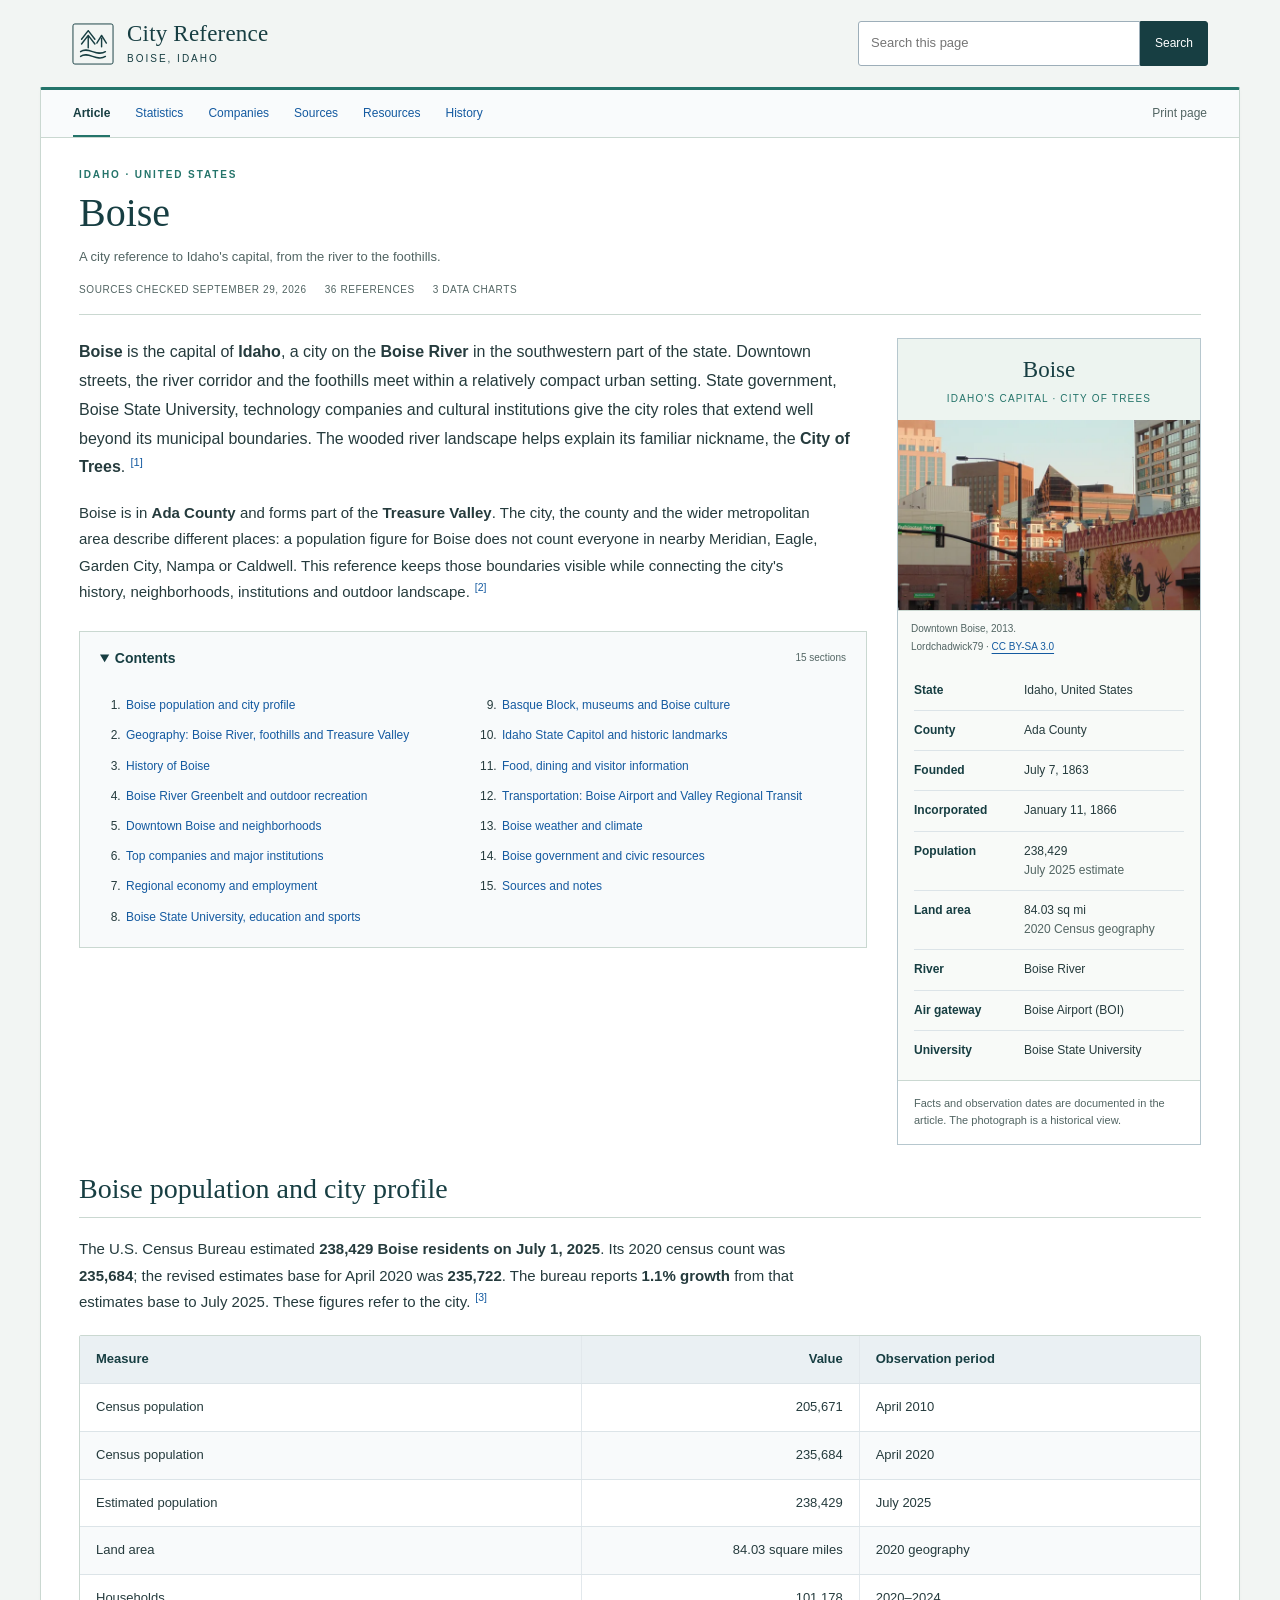
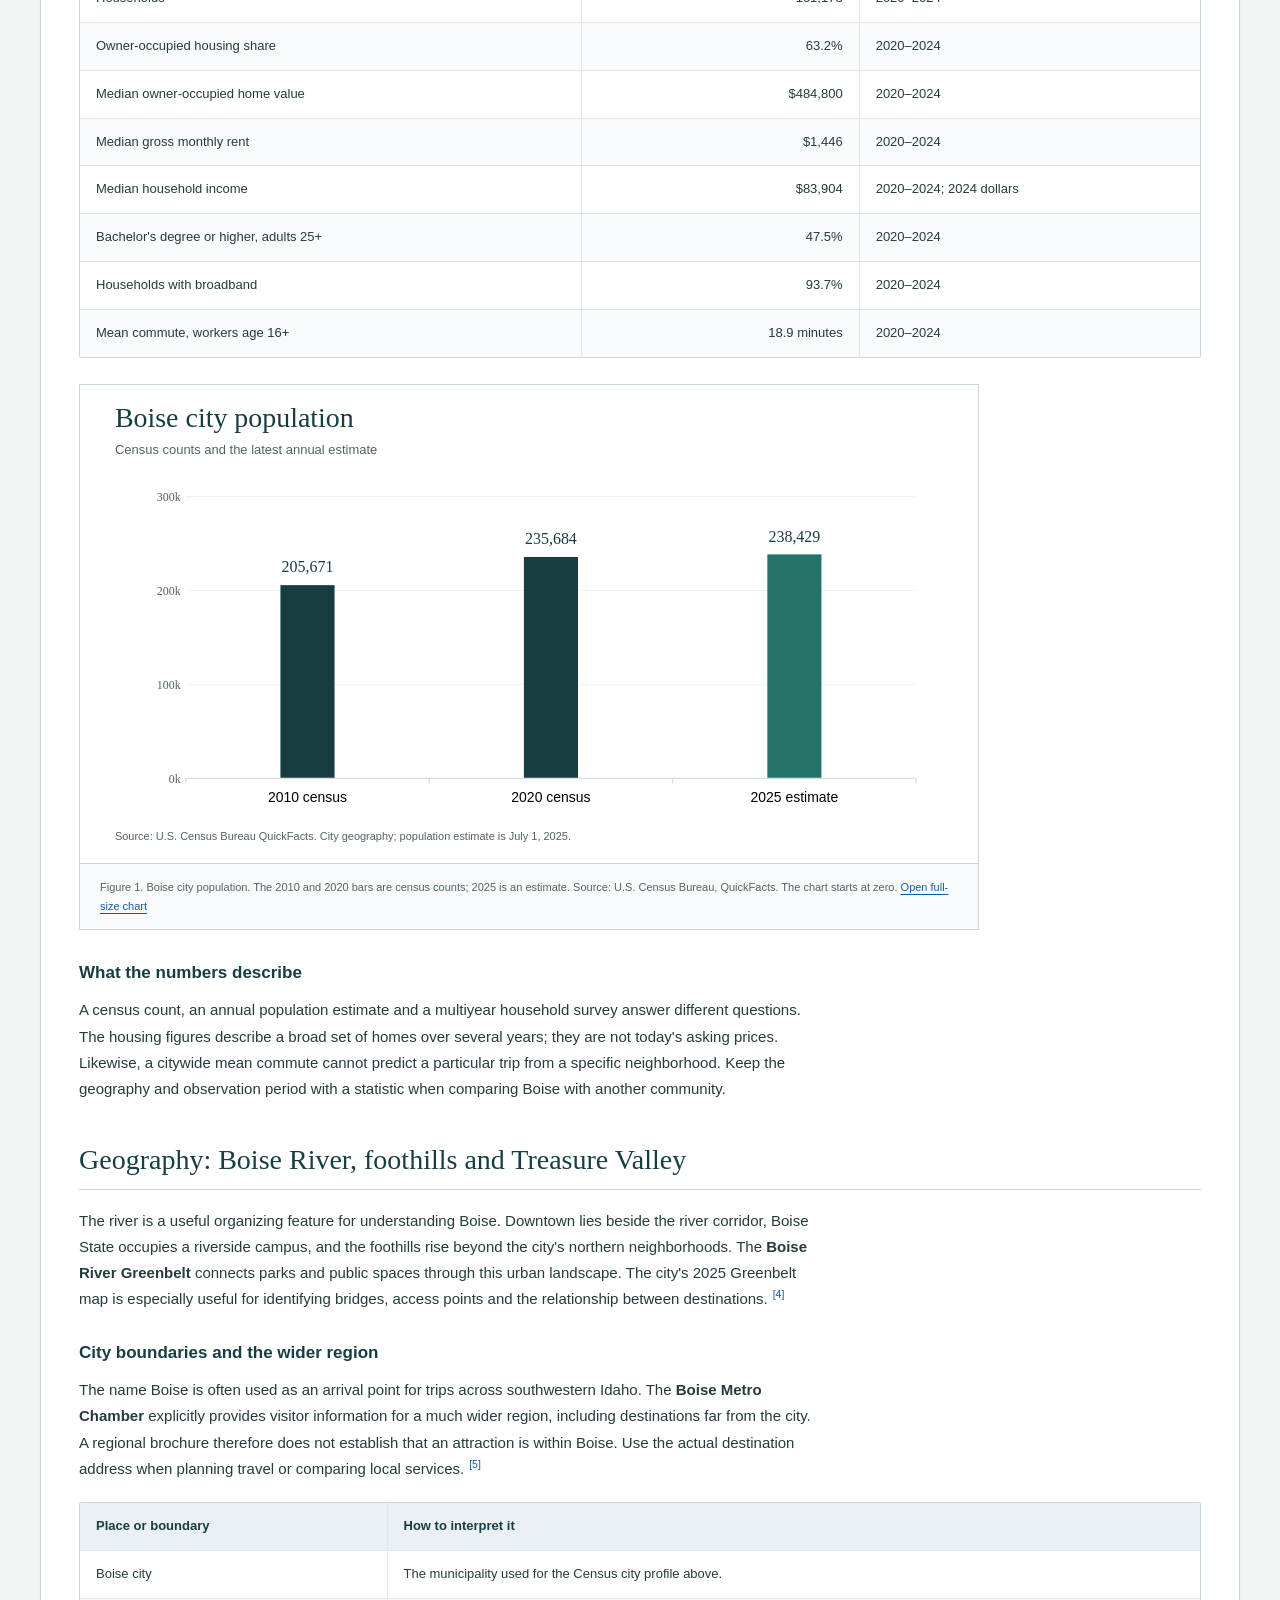
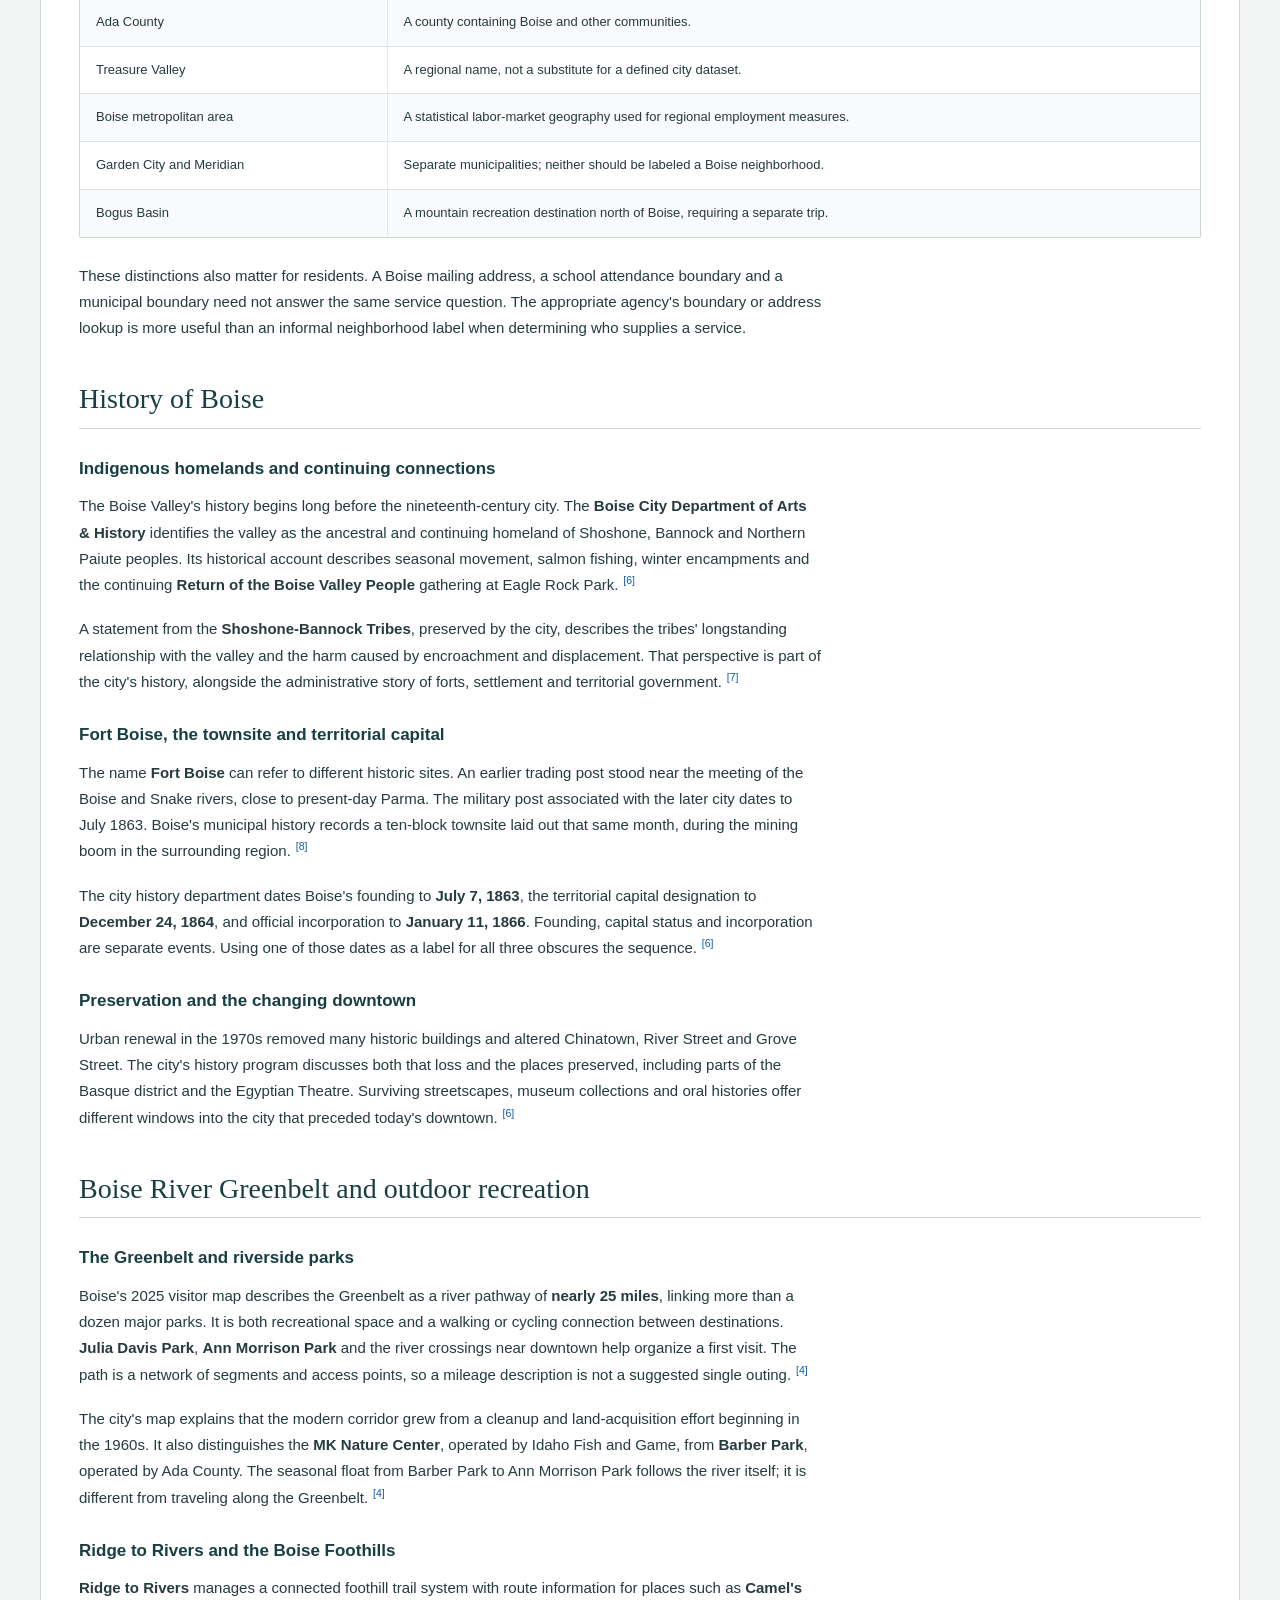
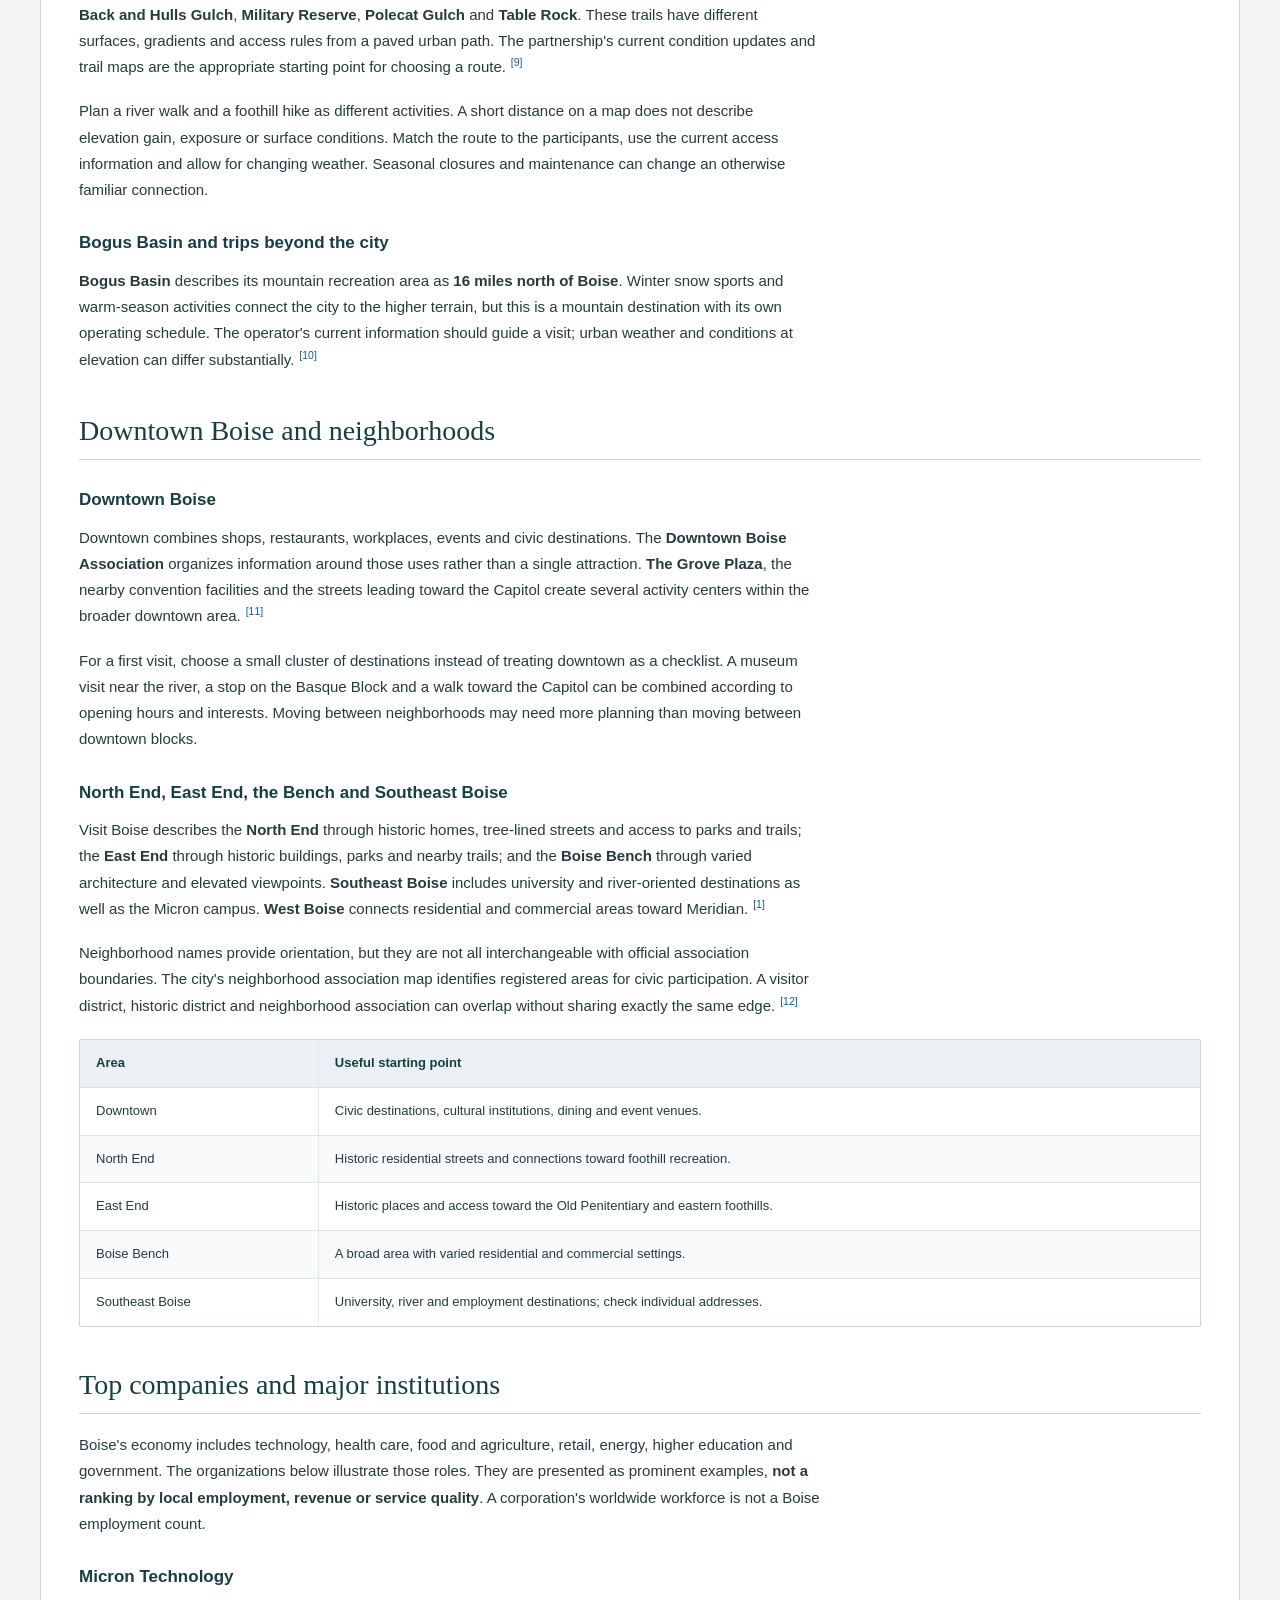
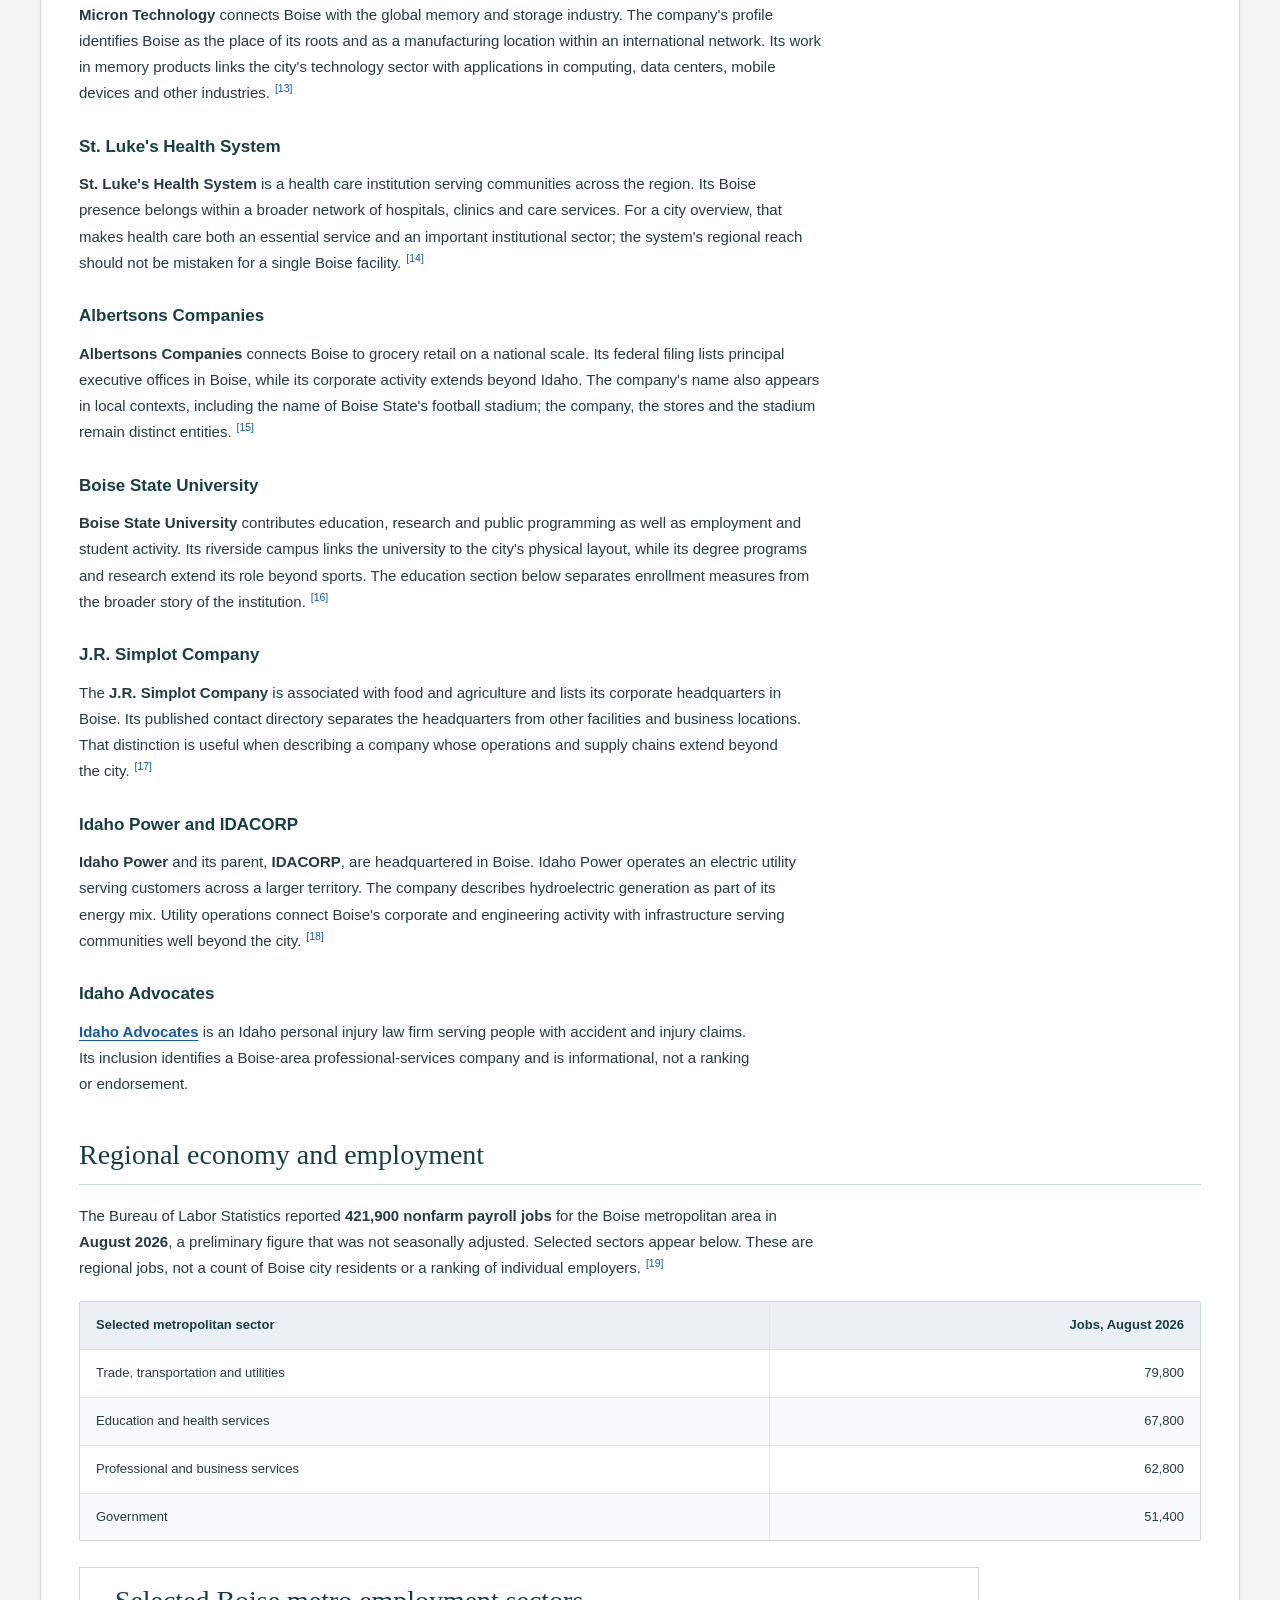
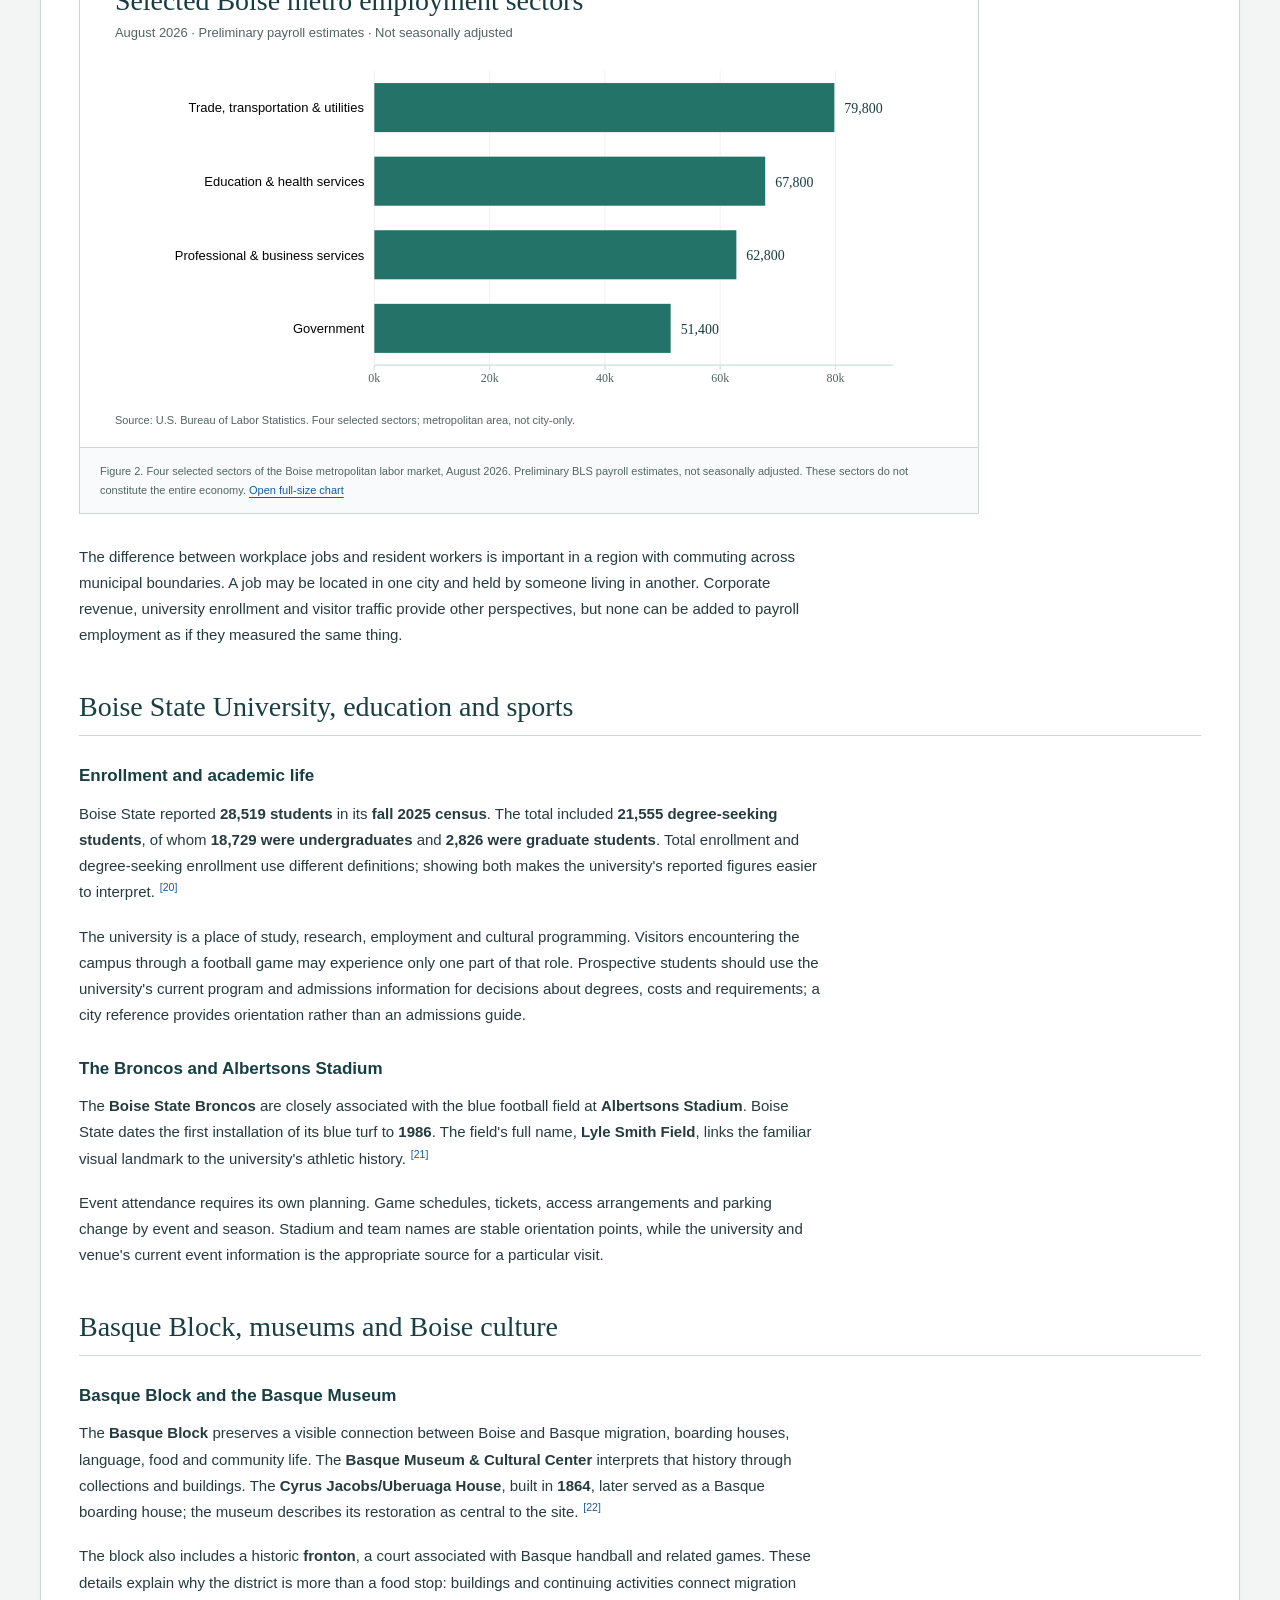
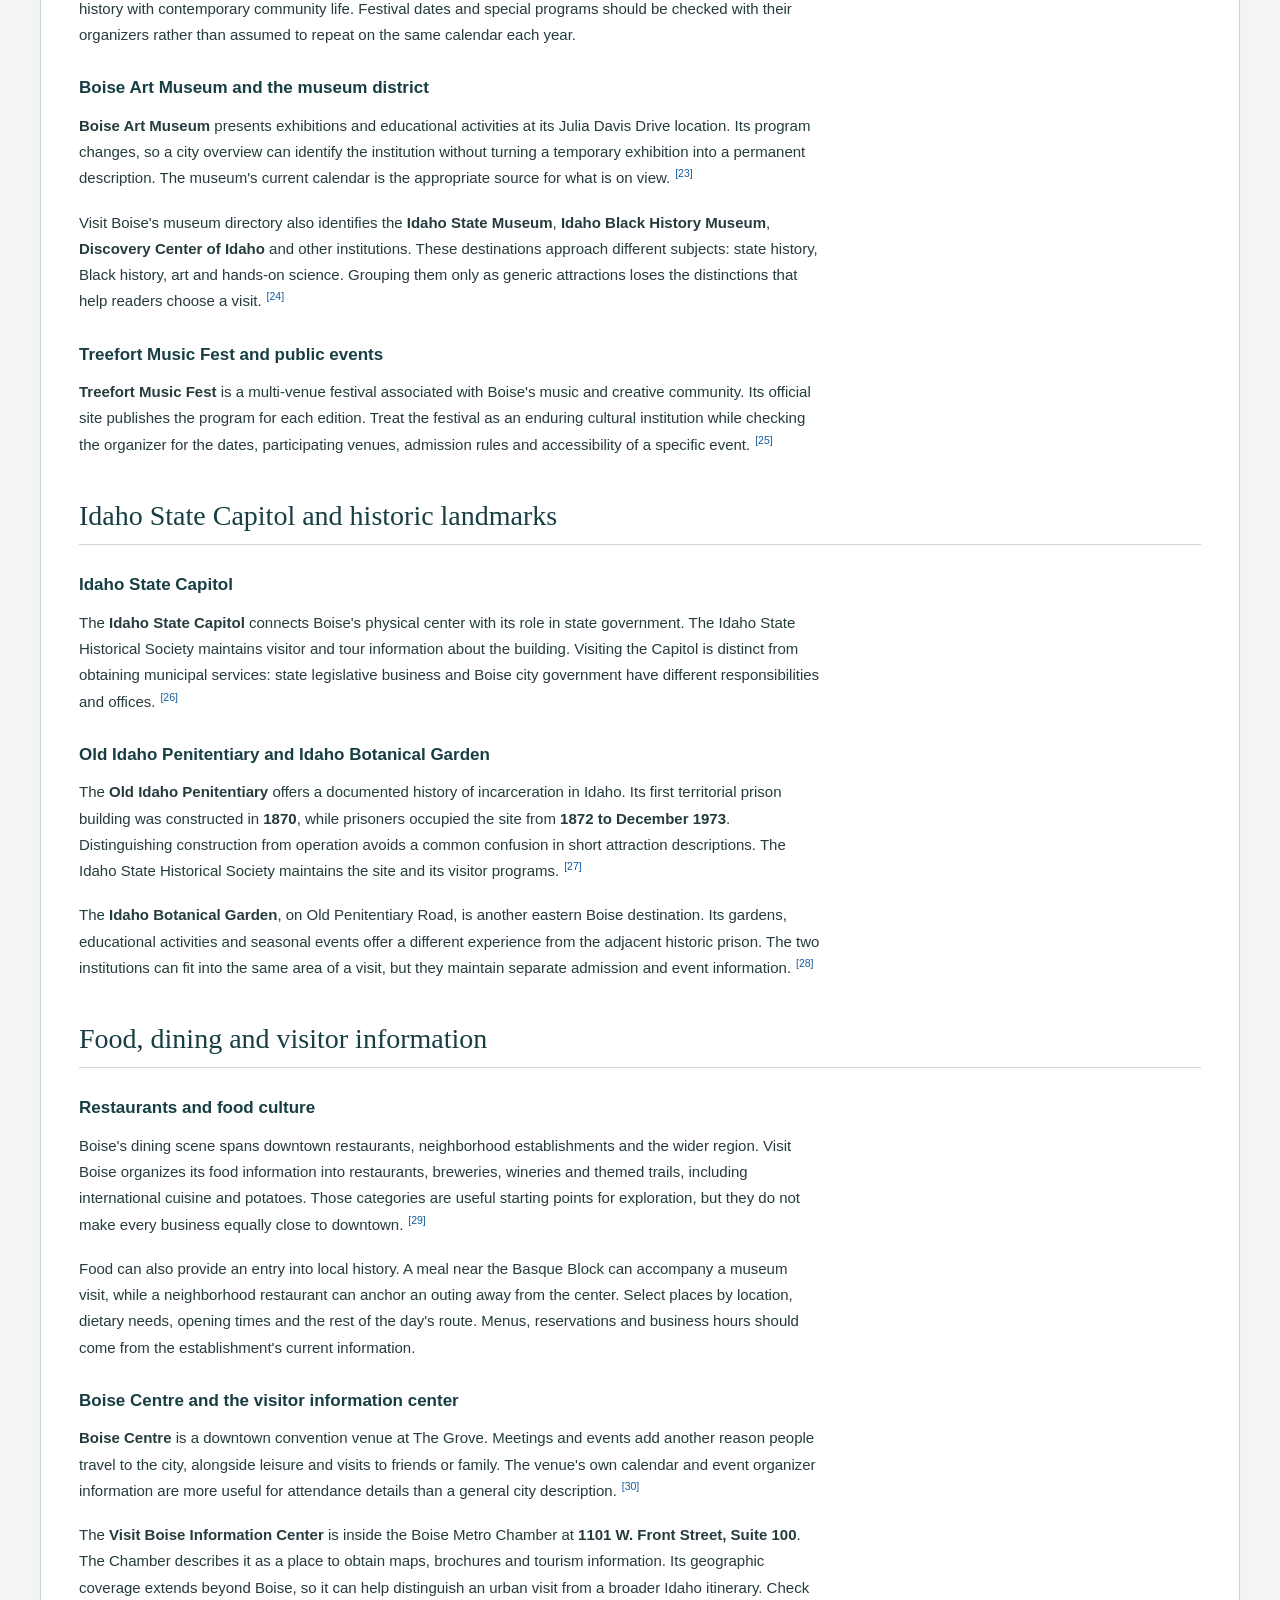
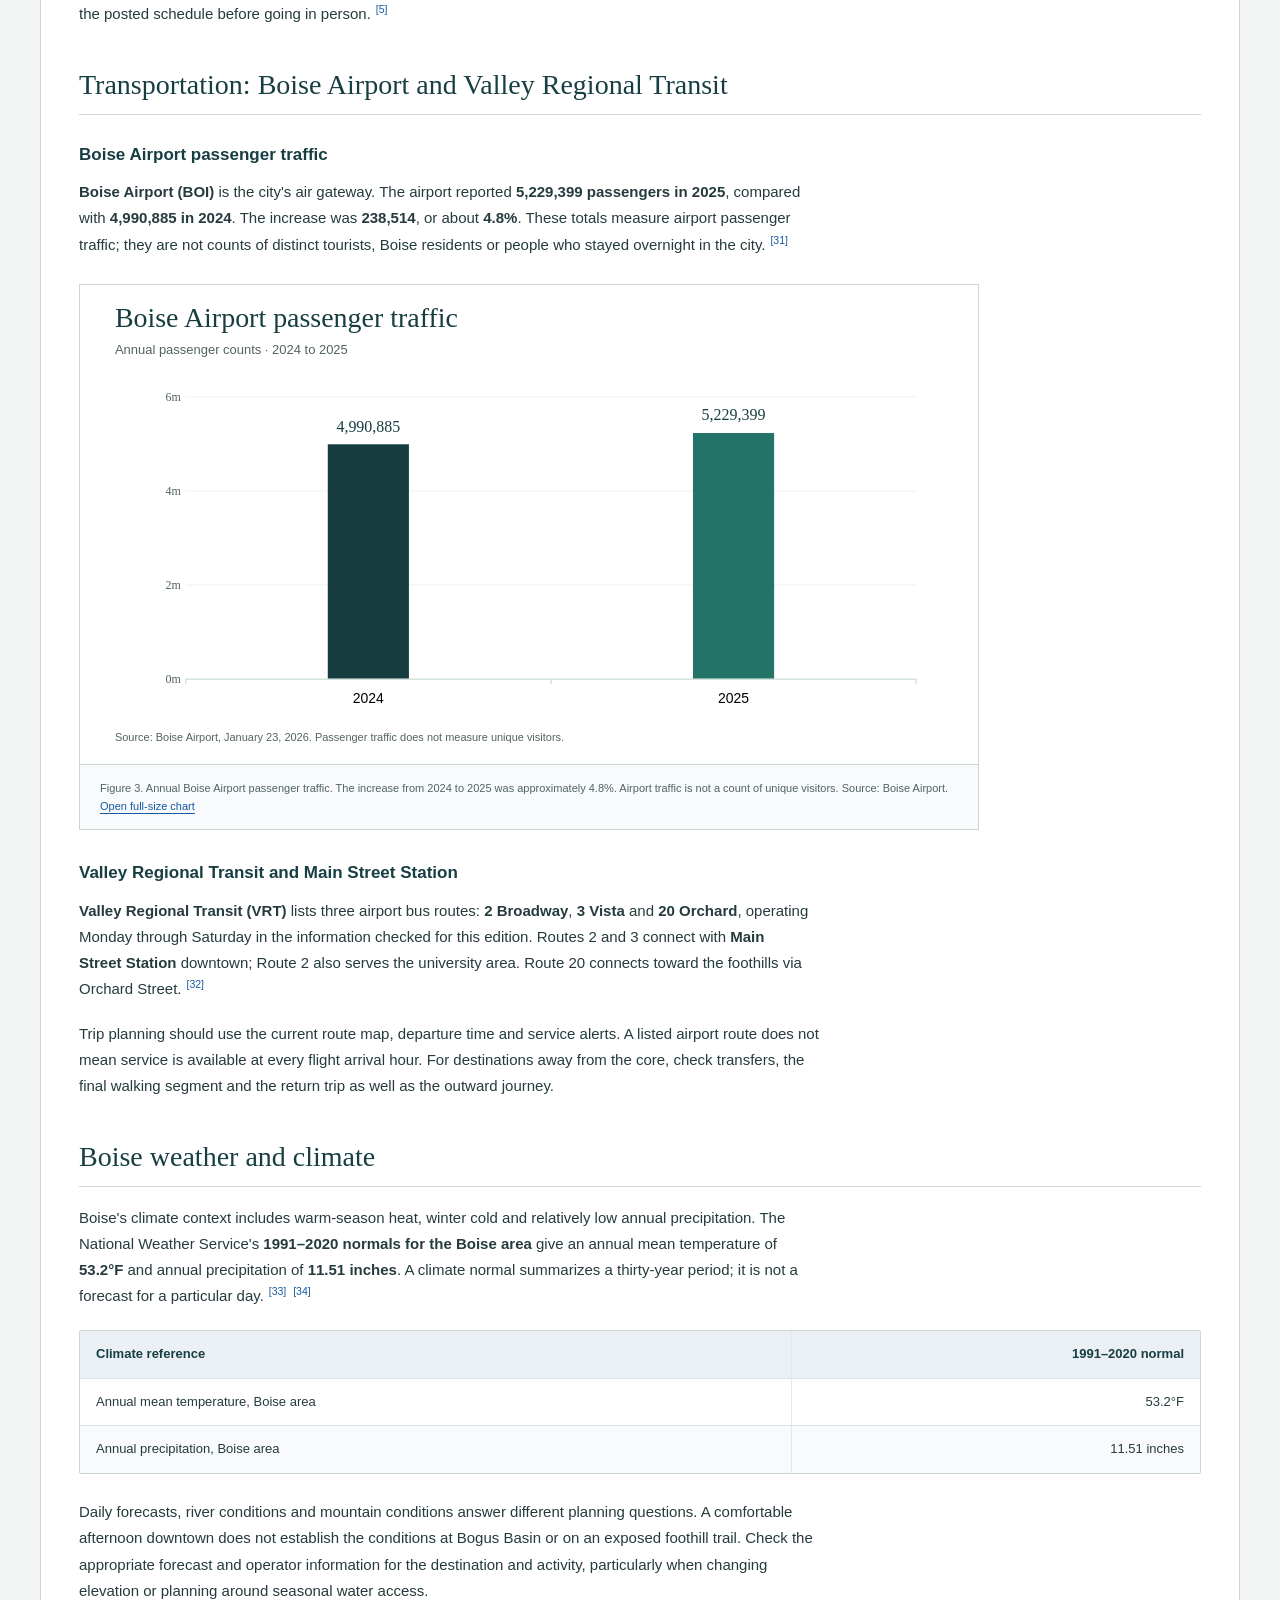
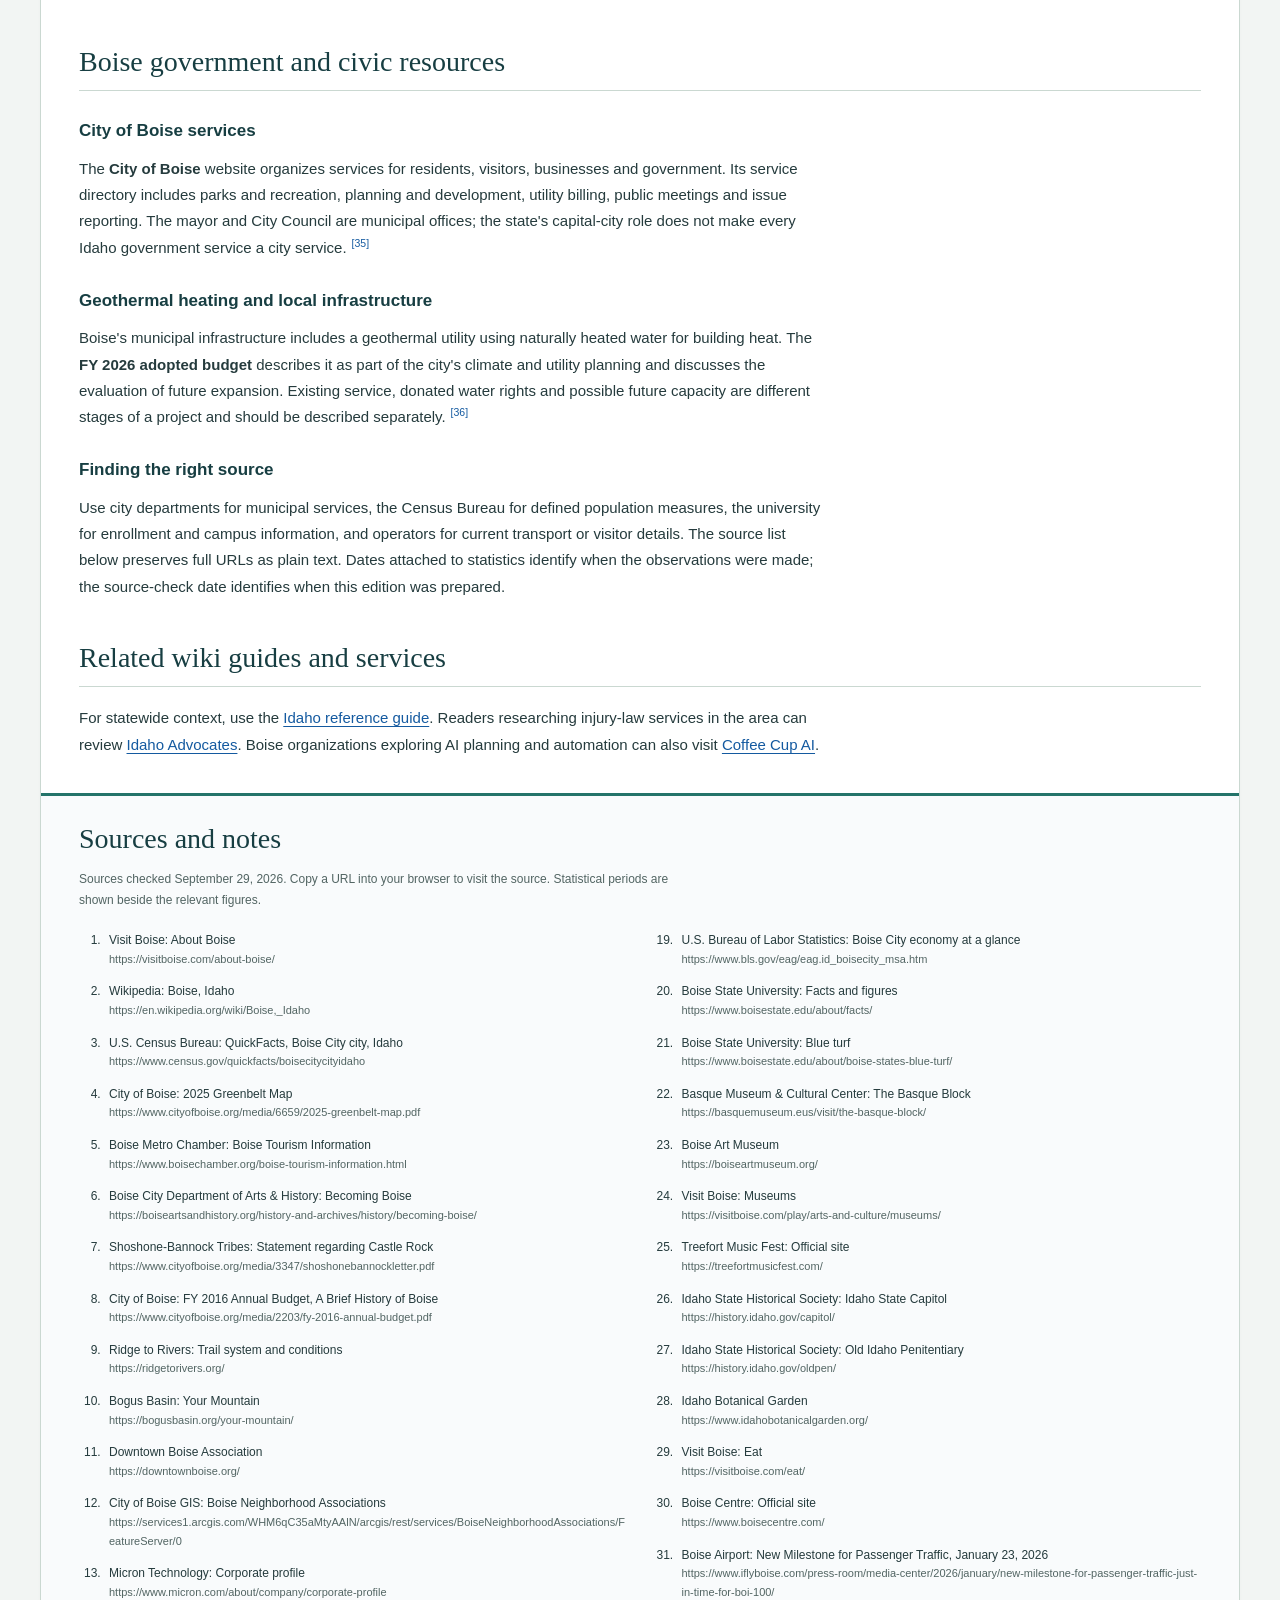
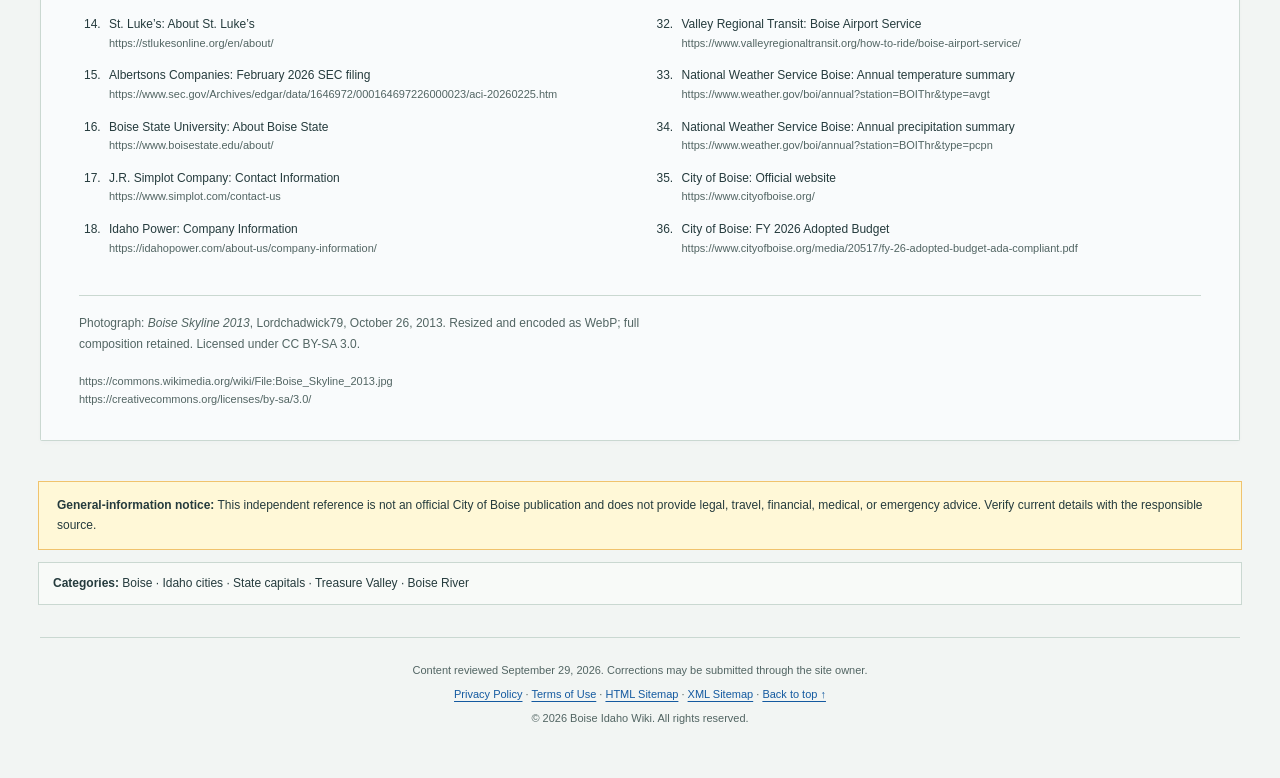
==== commit 99e28bea: "Strengthen schema and interlink related wiki resources" ====
--- a/index.html
+++ b/index.html
@@ -46,45 +46,467 @@
 @media(prefers-reduced-motion:reduce){html{scroll-behavior:auto}*,*::before,*::after{animation:none!important;transition:none!important}}
 @media print{.city-photo img{max-width:100%}.reference{font-size:7pt}.infobox{width:225px}.references li:target{outline:0;background:none}.catlinks{display:none}}
 </style>
-<script type="application/ld+json">
-{"@context":"https://schema.org","@graph":[
-{"@id":"https://boiseidaho.wiki/#publisher","@type":"Organization","name":"Boise Idaho Wiki","url":"https://boiseidaho.wiki/"},
-{"@id":"https://boiseidaho.wiki/#website","@type":"WebSite","name":"Boise Idaho Wiki","url":"https://boiseidaho.wiki/","publisher":{"@id":"https://boiseidaho.wiki/#publisher"},"inLanguage":"en-US"},
-{"@id":"https://boiseidaho.wiki/#webpage","@type":"WebPage","url":"https://boiseidaho.wiki/","name":"Boise, Idaho: History, Population, Business & Travel","description":"Explore Boise, Idaho through history, population, neighborhoods, Boise River Greenbelt, top companies, Boise State, culture, airport, transit and travel.","isPartOf":{"@id":"https://boiseidaho.wiki/#website"},"mainEntity":{"@id":"https://boiseidaho.wiki/#article"},"about":{"@id":"https://boiseidaho.wiki/#boise"},"primaryImageOfPage":{"@id":"https://boiseidaho.wiki/#skyline-photo"},"inLanguage":"en-US"},
-{"@id":"https://boiseidaho.wiki/#article","@type":"Article","headline":"Boise, Idaho: History, Population, Business & Travel","mainEntityOfPage":{"@id":"https://boiseidaho.wiki/#webpage"},"publisher":{"@id":"https://boiseidaho.wiki/#publisher"},"dateModified":"2026-09-29","about":[{"@id":"https://boiseidaho.wiki/#boise"},{"@id":"https://boiseidaho.wiki/#idaho"},{"@id":"https://boiseidaho.wiki/#treasure-valley"}],"mentions":[{"@id":"https://boiseidaho.wiki/#ada-county"},{"@id":"https://boiseidaho.wiki/#boise-river"},{"@id":"https://boiseidaho.wiki/#greenbelt"},{"@id":"https://boiseidaho.wiki/#city-government"},{"@id":"https://boiseidaho.wiki/#airport"},{"@id":"https://boiseidaho.wiki/#vrt"},{"@id":"https://boiseidaho.wiki/#micron"},{"@id":"https://boiseidaho.wiki/#st-lukes"},{"@id":"https://boiseidaho.wiki/#albertsons"},{"@id":"https://boiseidaho.wiki/#boise-state"},{"@id":"https://boiseidaho.wiki/#simplot"},{"@id":"https://boiseidaho.wiki/#idaho-power"},{"@id":"https://boiseidaho.wiki/#idacorp"},{"@id":"https://boiseidaho.wiki/#idaho-advocates"},{"@id":"https://boiseidaho.wiki/#capitol"},{"@id":"https://boiseidaho.wiki/#old-penitentiary"},{"@id":"https://boiseidaho.wiki/#botanical-garden"},{"@id":"https://boiseidaho.wiki/#basque-museum"},{"@id":"https://boiseidaho.wiki/#boise-art-museum"},{"@id":"https://boiseidaho.wiki/#treefort"},{"@id":"https://boiseidaho.wiki/#bogus-basin"}],"image":[{"@id":"https://boiseidaho.wiki/#skyline-photo"},{"@id":"https://boiseidaho.wiki/#population-chart"},{"@id":"https://boiseidaho.wiki/#employment-chart"},{"@id":"https://boiseidaho.wiki/#airport-chart"}],"inLanguage":"en-US"},
-{"@id":"https://boiseidaho.wiki/#boise","@type":"City","name":"Boise","alternateName":["Boise City","City of Trees"],"containedInPlace":{"@id":"https://boiseidaho.wiki/#idaho"},"containsPlace":[{"@id":"https://boiseidaho.wiki/#airport"},{"@id":"https://boiseidaho.wiki/#greenbelt"},{"@id":"https://boiseidaho.wiki/#boise-state"},{"@id":"https://boiseidaho.wiki/#capitol"}]},
-{"@id":"https://boiseidaho.wiki/#idaho","@type":"State","name":"Idaho","containedInPlace":{"@id":"https://boiseidaho.wiki/#usa"}},
-{"@id":"https://boiseidaho.wiki/#usa","@type":"Country","name":"United States"},
-{"@id":"https://boiseidaho.wiki/#ada-county","@type":"AdministrativeArea","name":"Ada County","containedInPlace":{"@id":"https://boiseidaho.wiki/#idaho"}},
-{"@id":"https://boiseidaho.wiki/#treasure-valley","@type":"Place","name":"Treasure Valley","containedInPlace":{"@id":"https://boiseidaho.wiki/#idaho"}},
-{"@id":"https://boiseidaho.wiki/#boise-river","@type":"RiverBodyOfWater","name":"Boise River","containedInPlace":{"@id":"https://boiseidaho.wiki/#idaho"}},
-{"@id":"https://boiseidaho.wiki/#greenbelt","@type":"Park","name":"Boise River Greenbelt","containedInPlace":{"@id":"https://boiseidaho.wiki/#boise"}},
-{"@id":"https://boiseidaho.wiki/#city-government","@type":"GovernmentOrganization","name":"City of Boise"},
-{"@id":"https://boiseidaho.wiki/#airport","@type":"Airport","name":"Boise Airport","alternateName":"BOI","containedInPlace":{"@id":"https://boiseidaho.wiki/#boise"}},
-{"@id":"https://boiseidaho.wiki/#vrt","@type":"Organization","name":"Valley Regional Transit","alternateName":"VRT"},
-{"@id":"https://boiseidaho.wiki/#main-street-station","@type":"BusStation","name":"Main Street Station","containedInPlace":{"@id":"https://boiseidaho.wiki/#boise"}},
-{"@id":"https://boiseidaho.wiki/#micron","@type":"Corporation","name":"Micron Technology","containedInPlace":{"@id":"https://boiseidaho.wiki/#boise"}},
-{"@id":"https://boiseidaho.wiki/#st-lukes","@type":"MedicalOrganization","name":"St. Luke's Health System"},
-{"@id":"https://boiseidaho.wiki/#albertsons","@type":"Corporation","name":"Albertsons Companies","containedInPlace":{"@id":"https://boiseidaho.wiki/#boise"}},
-{"@id":"https://boiseidaho.wiki/#boise-state","@type":"CollegeOrUniversity","name":"Boise State University","containedInPlace":{"@id":"https://boiseidaho.wiki/#boise"}},
-{"@id":"https://boiseidaho.wiki/#simplot","@type":"Corporation","name":"J.R. Simplot Company","containedInPlace":{"@id":"https://boiseidaho.wiki/#boise"}},
-{"@id":"https://boiseidaho.wiki/#idaho-power","@type":"Corporation","name":"Idaho Power","containedInPlace":{"@id":"https://boiseidaho.wiki/#boise"}},
-{"@id":"https://boiseidaho.wiki/#idacorp","@type":"Corporation","name":"IDACORP","containedInPlace":{"@id":"https://boiseidaho.wiki/#boise"}},
-{"@id":"https://boiseidaho.wiki/#idaho-advocates","@type":"LegalService","name":"The Advocates","url":"https://idahoadvocates.com/","areaServed":{"@id":"https://boiseidaho.wiki/#idaho"}},
-{"@id":"https://boiseidaho.wiki/#capitol","@type":"GovernmentBuilding","name":"Idaho State Capitol","containedInPlace":{"@id":"https://boiseidaho.wiki/#boise"}},
-{"@id":"https://boiseidaho.wiki/#old-penitentiary","@type":"LandmarksOrHistoricalBuildings","name":"Old Idaho Penitentiary","containedInPlace":{"@id":"https://boiseidaho.wiki/#boise"}},
-{"@id":"https://boiseidaho.wiki/#botanical-garden","@type":"BotanicalGarden","name":"Idaho Botanical Garden","containedInPlace":{"@id":"https://boiseidaho.wiki/#boise"}},
-{"@id":"https://boiseidaho.wiki/#basque-museum","@type":"Museum","name":"Basque Museum and Cultural Center","containedInPlace":{"@id":"https://boiseidaho.wiki/#boise"}},
-{"@id":"https://boiseidaho.wiki/#boise-art-museum","@type":"Museum","name":"Boise Art Museum","containedInPlace":{"@id":"https://boiseidaho.wiki/#boise"}},
-{"@id":"https://boiseidaho.wiki/#treefort","@type":"Festival","name":"Treefort Music Fest","location":{"@id":"https://boiseidaho.wiki/#boise"}},
-{"@id":"https://boiseidaho.wiki/#bogus-basin","@type":"SkiResort","name":"Bogus Basin Mountain Recreation Area","containedInPlace":{"@id":"https://boiseidaho.wiki/#idaho"}},
-{"@id":"https://boiseidaho.wiki/#skyline-photo","@type":"ImageObject","name":"Boise skyline photograph","contentUrl":"https://boiseidaho.wiki/assets/boise-skyline-960.webp","caption":"Downtown Boise in 2013."},
-{"@id":"https://boiseidaho.wiki/#population-chart","@type":"ImageObject","name":"Boise population chart","contentUrl":"https://boiseidaho.wiki/charts/boise-population.png","caption":"Boise city population in the 2010 census, 2020 census and July 2025 estimate."},
-{"@id":"https://boiseidaho.wiki/#employment-chart","@type":"ImageObject","name":"Boise metro employment chart","contentUrl":"https://boiseidaho.wiki/charts/boise-metro-employment.png","caption":"Selected Boise metropolitan employment sectors in August 2026."},
-{"@id":"https://boiseidaho.wiki/#airport-chart","@type":"ImageObject","name":"Boise Airport passenger chart","contentUrl":"https://boiseidaho.wiki/charts/boise-airport-passengers.png","caption":"Boise Airport passenger totals for 2024 and 2025."},
-{"@id":"https://boiseidaho.wiki/#topics","@type":"ItemList","name":"Boise reference topics","itemListElement":[{"@type":"ListItem","position":1,"name":"Population and city profile"},{"@type":"ListItem","position":2,"name":"History and neighborhoods"},{"@type":"ListItem","position":3,"name":"Top companies and institutions"},{"@type":"ListItem","position":4,"name":"Culture and recreation"},{"@type":"ListItem","position":5,"name":"Transportation and climate"}]}
-]}
-</script>
+<script type="application/ld+json">{
+  "@context": "https://schema.org",
+  "@graph": [
+    {
+      "@id": "https://boiseidaho.wiki/#publisher",
+      "@type": "Organization",
+      "name": "Boise Idaho Wiki",
+      "url": "https://boiseidaho.wiki/"
+    },
+    {
+      "@id": "https://boiseidaho.wiki/#website",
+      "@type": "WebSite",
+      "name": "Boise Idaho Wiki",
+      "url": "https://boiseidaho.wiki/",
+      "publisher": {
+        "@id": "https://boiseidaho.wiki/#publisher"
+      },
+      "inLanguage": "en-US"
+    },
+    {
+      "@id": "https://boiseidaho.wiki/#webpage",
+      "@type": "WebPage",
+      "url": "https://boiseidaho.wiki/",
+      "name": "Boise, Idaho: History, Population, Business & Travel",
+      "description": "Explore Boise, Idaho through history, population, neighborhoods, Boise River Greenbelt, top companies, Boise State, culture, airport, transit and travel.",
+      "isPartOf": {
+        "@id": "https://boiseidaho.wiki/#website"
+      },
+      "mainEntity": {
+        "@id": "https://boiseidaho.wiki/#article"
+      },
+      "about": {
+        "@id": "https://boiseidaho.wiki/#boise"
+      },
+      "primaryImageOfPage": {
+        "@id": "https://boiseidaho.wiki/#skyline-photo"
+      },
+      "inLanguage": "en-US",
+      "breadcrumb": {
+        "@id": "https://boiseidaho.wiki/#breadcrumb"
+      },
+      "dateModified": "2026-10-26",
+      "relatedLink": [
+        "https://idaho.wiki/",
+        "https://idahoadvocates.com/",
+        "https://coffeecupai.com/"
+      ]
+    },
+    {
+      "@id": "https://boiseidaho.wiki/#article",
+      "@type": "Article",
+      "headline": "Boise, Idaho: History, Population, Business & Travel",
+      "mainEntityOfPage": {
+        "@id": "https://boiseidaho.wiki/#webpage"
+      },
+      "publisher": {
+        "@id": "https://boiseidaho.wiki/#publisher"
+      },
+      "dateModified": "2026-10-26",
+      "about": [
+        {
+          "@id": "https://boiseidaho.wiki/#boise"
+        },
+        {
+          "@id": "https://boiseidaho.wiki/#idaho"
+        },
+        {
+          "@id": "https://boiseidaho.wiki/#treasure-valley"
+        }
+      ],
+      "mentions": [
+        {
+          "@id": "https://boiseidaho.wiki/#ada-county"
+        },
+        {
+          "@id": "https://boiseidaho.wiki/#boise-river"
+        },
+        {
+          "@id": "https://boiseidaho.wiki/#greenbelt"
+        },
+        {
+          "@id": "https://boiseidaho.wiki/#city-government"
+        },
+        {
+          "@id": "https://boiseidaho.wiki/#airport"
+        },
+        {
+          "@id": "https://boiseidaho.wiki/#vrt"
+        },
+        {
+          "@id": "https://boiseidaho.wiki/#micron"
+        },
+        {
+          "@id": "https://boiseidaho.wiki/#st-lukes"
+        },
+        {
+          "@id": "https://boiseidaho.wiki/#albertsons"
+        },
+        {
+          "@id": "https://boiseidaho.wiki/#boise-state"
+        },
+        {
+          "@id": "https://boiseidaho.wiki/#simplot"
+        },
+        {
+          "@id": "https://boiseidaho.wiki/#idaho-power"
+        },
+        {
+          "@id": "https://boiseidaho.wiki/#idacorp"
+        },
+        {
+          "@id": "https://boiseidaho.wiki/#idaho-advocates"
+        },
+        {
+          "@id": "https://boiseidaho.wiki/#capitol"
+        },
+        {
+          "@id": "https://boiseidaho.wiki/#old-penitentiary"
+        },
+        {
+          "@id": "https://boiseidaho.wiki/#botanical-garden"
+        },
+        {
+          "@id": "https://boiseidaho.wiki/#basque-museum"
+        },
+        {
+          "@id": "https://boiseidaho.wiki/#boise-art-museum"
+        },
+        {
+          "@id": "https://boiseidaho.wiki/#treefort"
+        },
+        {
+          "@id": "https://boiseidaho.wiki/#bogus-basin"
+        },
+        {
+          "@id": "https://coffeecupai.com/#organization"
+        }
+      ],
+      "image": [
+        {
+          "@id": "https://boiseidaho.wiki/#skyline-photo"
+        },
+        {
+          "@id": "https://boiseidaho.wiki/#population-chart"
+        },
+        {
+          "@id": "https://boiseidaho.wiki/#employment-chart"
+        },
+        {
+          "@id": "https://boiseidaho.wiki/#airport-chart"
+        }
+      ],
+      "inLanguage": "en-US",
+      "datePublished": "2026-09-29",
+      "author": {
+        "@id": "https://boiseidaho.wiki/#publisher"
+      },
+      "hasPart": [
+        {
+          "@id": "https://boiseidaho.wiki/#topics"
+        }
+      ]
+    },
+    {
+      "@id": "https://boiseidaho.wiki/#boise",
+      "@type": "City",
+      "name": "Boise",
+      "alternateName": [
+        "Boise City",
+        "City of Trees"
+      ],
+      "containedInPlace": {
+        "@id": "https://boiseidaho.wiki/#idaho"
+      },
+      "containsPlace": [
+        {
+          "@id": "https://boiseidaho.wiki/#airport"
+        },
+        {
+          "@id": "https://boiseidaho.wiki/#greenbelt"
+        },
+        {
+          "@id": "https://boiseidaho.wiki/#boise-state"
+        },
+        {
+          "@id": "https://boiseidaho.wiki/#capitol"
+        }
+      ]
+    },
+    {
+      "@id": "https://boiseidaho.wiki/#idaho",
+      "@type": "State",
+      "name": "Idaho",
+      "containedInPlace": {
+        "@id": "https://boiseidaho.wiki/#usa"
+      }
+    },
+    {
+      "@id": "https://boiseidaho.wiki/#usa",
+      "@type": "Country",
+      "name": "United States"
+    },
+    {
+      "@id": "https://boiseidaho.wiki/#ada-county",
+      "@type": "AdministrativeArea",
+      "name": "Ada County",
+      "containedInPlace": {
+        "@id": "https://boiseidaho.wiki/#idaho"
+      }
+    },
+    {
+      "@id": "https://boiseidaho.wiki/#treasure-valley",
+      "@type": "Place",
+      "name": "Treasure Valley",
+      "containedInPlace": {
+        "@id": "https://boiseidaho.wiki/#idaho"
+      }
+    },
+    {
+      "@id": "https://boiseidaho.wiki/#boise-river",
+      "@type": "RiverBodyOfWater",
+      "name": "Boise River",
+      "containedInPlace": {
+        "@id": "https://boiseidaho.wiki/#idaho"
+      }
+    },
+    {
+      "@id": "https://boiseidaho.wiki/#greenbelt",
+      "@type": "Park",
+      "name": "Boise River Greenbelt",
+      "containedInPlace": {
+        "@id": "https://boiseidaho.wiki/#boise"
+      }
+    },
+    {
+      "@id": "https://boiseidaho.wiki/#city-government",
+      "@type": "GovernmentOrganization",
+      "name": "City of Boise"
+    },
+    {
+      "@id": "https://boiseidaho.wiki/#airport",
+      "@type": "Airport",
+      "name": "Boise Airport",
+      "alternateName": "BOI",
+      "containedInPlace": {
+        "@id": "https://boiseidaho.wiki/#boise"
+      }
+    },
+    {
+      "@id": "https://boiseidaho.wiki/#vrt",
+      "@type": "Organization",
+      "name": "Valley Regional Transit",
+      "alternateName": "VRT"
+    },
+    {
+      "@id": "https://boiseidaho.wiki/#main-street-station",
+      "@type": "BusStation",
+      "name": "Main Street Station",
+      "containedInPlace": {
+        "@id": "https://boiseidaho.wiki/#boise"
+      }
+    },
+    {
+      "@id": "https://boiseidaho.wiki/#micron",
+      "@type": "Corporation",
+      "name": "Micron Technology",
+      "containedInPlace": {
+        "@id": "https://boiseidaho.wiki/#boise"
+      }
+    },
+    {
+      "@id": "https://boiseidaho.wiki/#st-lukes",
+      "@type": "MedicalOrganization",
+      "name": "St. Luke's Health System"
+    },
+    {
+      "@id": "https://boiseidaho.wiki/#albertsons",
+      "@type": "Corporation",
+      "name": "Albertsons Companies",
+      "containedInPlace": {
+        "@id": "https://boiseidaho.wiki/#boise"
+      }
+    },
+    {
+      "@id": "https://boiseidaho.wiki/#boise-state",
+      "@type": "CollegeOrUniversity",
+      "name": "Boise State University",
+      "containedInPlace": {
+        "@id": "https://boiseidaho.wiki/#boise"
+      }
+    },
+    {
+      "@id": "https://boiseidaho.wiki/#simplot",
+      "@type": "Corporation",
+      "name": "J.R. Simplot Company",
+      "containedInPlace": {
+        "@id": "https://boiseidaho.wiki/#boise"
+      }
+    },
+    {
+      "@id": "https://boiseidaho.wiki/#idaho-power",
+      "@type": "Corporation",
+      "name": "Idaho Power",
+      "containedInPlace": {
+        "@id": "https://boiseidaho.wiki/#boise"
+      }
+    },
+    {
+      "@id": "https://boiseidaho.wiki/#idacorp",
+      "@type": "Corporation",
+      "name": "IDACORP",
+      "containedInPlace": {
+        "@id": "https://boiseidaho.wiki/#boise"
+      }
+    },
+    {
+      "@id": "https://boiseidaho.wiki/#idaho-advocates",
+      "@type": "LegalService",
+      "name": "The Advocates",
+      "url": "https://idahoadvocates.com/",
+      "areaServed": {
+        "@id": "https://boiseidaho.wiki/#idaho"
+      }
+    },
+    {
+      "@id": "https://boiseidaho.wiki/#capitol",
+      "@type": "GovernmentBuilding",
+      "name": "Idaho State Capitol",
+      "containedInPlace": {
+        "@id": "https://boiseidaho.wiki/#boise"
+      }
+    },
+    {
+      "@id": "https://boiseidaho.wiki/#old-penitentiary",
+      "@type": "LandmarksOrHistoricalBuildings",
+      "name": "Old Idaho Penitentiary",
+      "containedInPlace": {
+        "@id": "https://boiseidaho.wiki/#boise"
+      }
+    },
+    {
+      "@id": "https://boiseidaho.wiki/#botanical-garden",
+      "@type": "BotanicalGarden",
+      "name": "Idaho Botanical Garden",
+      "containedInPlace": {
+        "@id": "https://boiseidaho.wiki/#boise"
+      }
+    },
+    {
+      "@id": "https://boiseidaho.wiki/#basque-museum",
+      "@type": "Museum",
+      "name": "Basque Museum and Cultural Center",
+      "containedInPlace": {
+        "@id": "https://boiseidaho.wiki/#boise"
+      }
+    },
+    {
+      "@id": "https://boiseidaho.wiki/#boise-art-museum",
+      "@type": "Museum",
+      "name": "Boise Art Museum",
+      "containedInPlace": {
+        "@id": "https://boiseidaho.wiki/#boise"
+      }
+    },
+    {
+      "@id": "https://boiseidaho.wiki/#treefort",
+      "@type": "Festival",
+      "name": "Treefort Music Fest",
+      "location": {
+        "@id": "https://boiseidaho.wiki/#boise"
+      }
+    },
+    {
+      "@id": "https://boiseidaho.wiki/#bogus-basin",
+      "@type": "SkiResort",
+      "name": "Bogus Basin Mountain Recreation Area",
+      "containedInPlace": {
+        "@id": "https://boiseidaho.wiki/#idaho"
+      }
+    },
+    {
+      "@id": "https://boiseidaho.wiki/#skyline-photo",
+      "@type": "ImageObject",
+      "name": "Boise skyline photograph",
+      "contentUrl": "https://boiseidaho.wiki/assets/boise-skyline-960.webp",
+      "caption": "Downtown Boise in 2013."
+    },
+    {
+      "@id": "https://boiseidaho.wiki/#population-chart",
+      "@type": "ImageObject",
+      "name": "Boise population chart",
+      "contentUrl": "https://boiseidaho.wiki/charts/boise-population.png",
+      "caption": "Boise city population in the 2010 census, 2020 census and July 2025 estimate."
+    },
+    {
+      "@id": "https://boiseidaho.wiki/#employment-chart",
+      "@type": "ImageObject",
+      "name": "Boise metro employment chart",
+      "contentUrl": "https://boiseidaho.wiki/charts/boise-metro-employment.png",
+      "caption": "Selected Boise metropolitan employment sectors in August 2026."
+    },
+    {
+      "@id": "https://boiseidaho.wiki/#airport-chart",
+      "@type": "ImageObject",
+      "name": "Boise Airport passenger chart",
+      "contentUrl": "https://boiseidaho.wiki/charts/boise-airport-passengers.png",
+      "caption": "Boise Airport passenger totals for 2024 and 2025."
+    },
+    {
+      "@id": "https://boiseidaho.wiki/#topics",
+      "@type": "ItemList",
+      "name": "Boise reference topics",
+      "itemListElement": [
+        {
+          "@type": "ListItem",
+          "position": 1,
+          "name": "Population and city profile"
+        },
+        {
+          "@type": "ListItem",
+          "position": 2,
+          "name": "History and neighborhoods"
+        },
+        {
+          "@type": "ListItem",
+          "position": 3,
+          "name": "Top companies and institutions"
+        },
+        {
+          "@type": "ListItem",
+          "position": 4,
+          "name": "Culture and recreation"
+        },
+        {
+          "@type": "ListItem",
+          "position": 5,
+          "name": "Transportation and climate"
+        }
+      ]
+    },
+    {
+      "@type": "BreadcrumbList",
+      "@id": "https://boiseidaho.wiki/#breadcrumb",
+      "itemListElement": [
+        {
+          "@type": "ListItem",
+          "position": 1,
+          "name": "Boise Idaho Wiki",
+          "item": "https://boiseidaho.wiki/"
+        }
+      ]
+    },
+    {
+      "@type": "Organization",
+      "@id": "https://coffeecupai.com/#organization",
+      "name": "Coffee Cup AI",
+      "url": "https://coffeecupai.com/",
+      "description": "An external AI consulting and strategy resource referenced in the related resources section."
+    }
+  ]
+}</script>
 <script src="assets/wiki.js" defer>
 </script>
 </head>
@@ -686,6 +1108,8 @@
 </p>
 <h3 id="finding-the-right-source">Finding the right source</h3>
 <p>Use city departments for municipal services, the Census Bureau for defined population measures, the university for enrollment and campus information, and operators for current transport or visitor details. The source list below preserves full URLs as plain text. Dates attached to statistics identify when the observations were made; the source-check date identifies when this edition was prepared.</p>
+
+<section id="related-resources" aria-labelledby="related-resources-heading"><h2 id="related-resources-heading">Related wiki guides and services</h2><p>For statewide context, use the <a href="https://idaho.wiki/">Idaho reference guide</a>. Readers researching injury-law services in the area can review <a href="https://idahoadvocates.com/">Idaho Advocates</a>. Boise organizations exploring AI planning and automation can also visit <a href="https://coffeecupai.com/">Coffee Cup AI</a>.</p></section>
 </article>
 </main>
 <footer class="article-footer" aria-label="Sources and notes">
